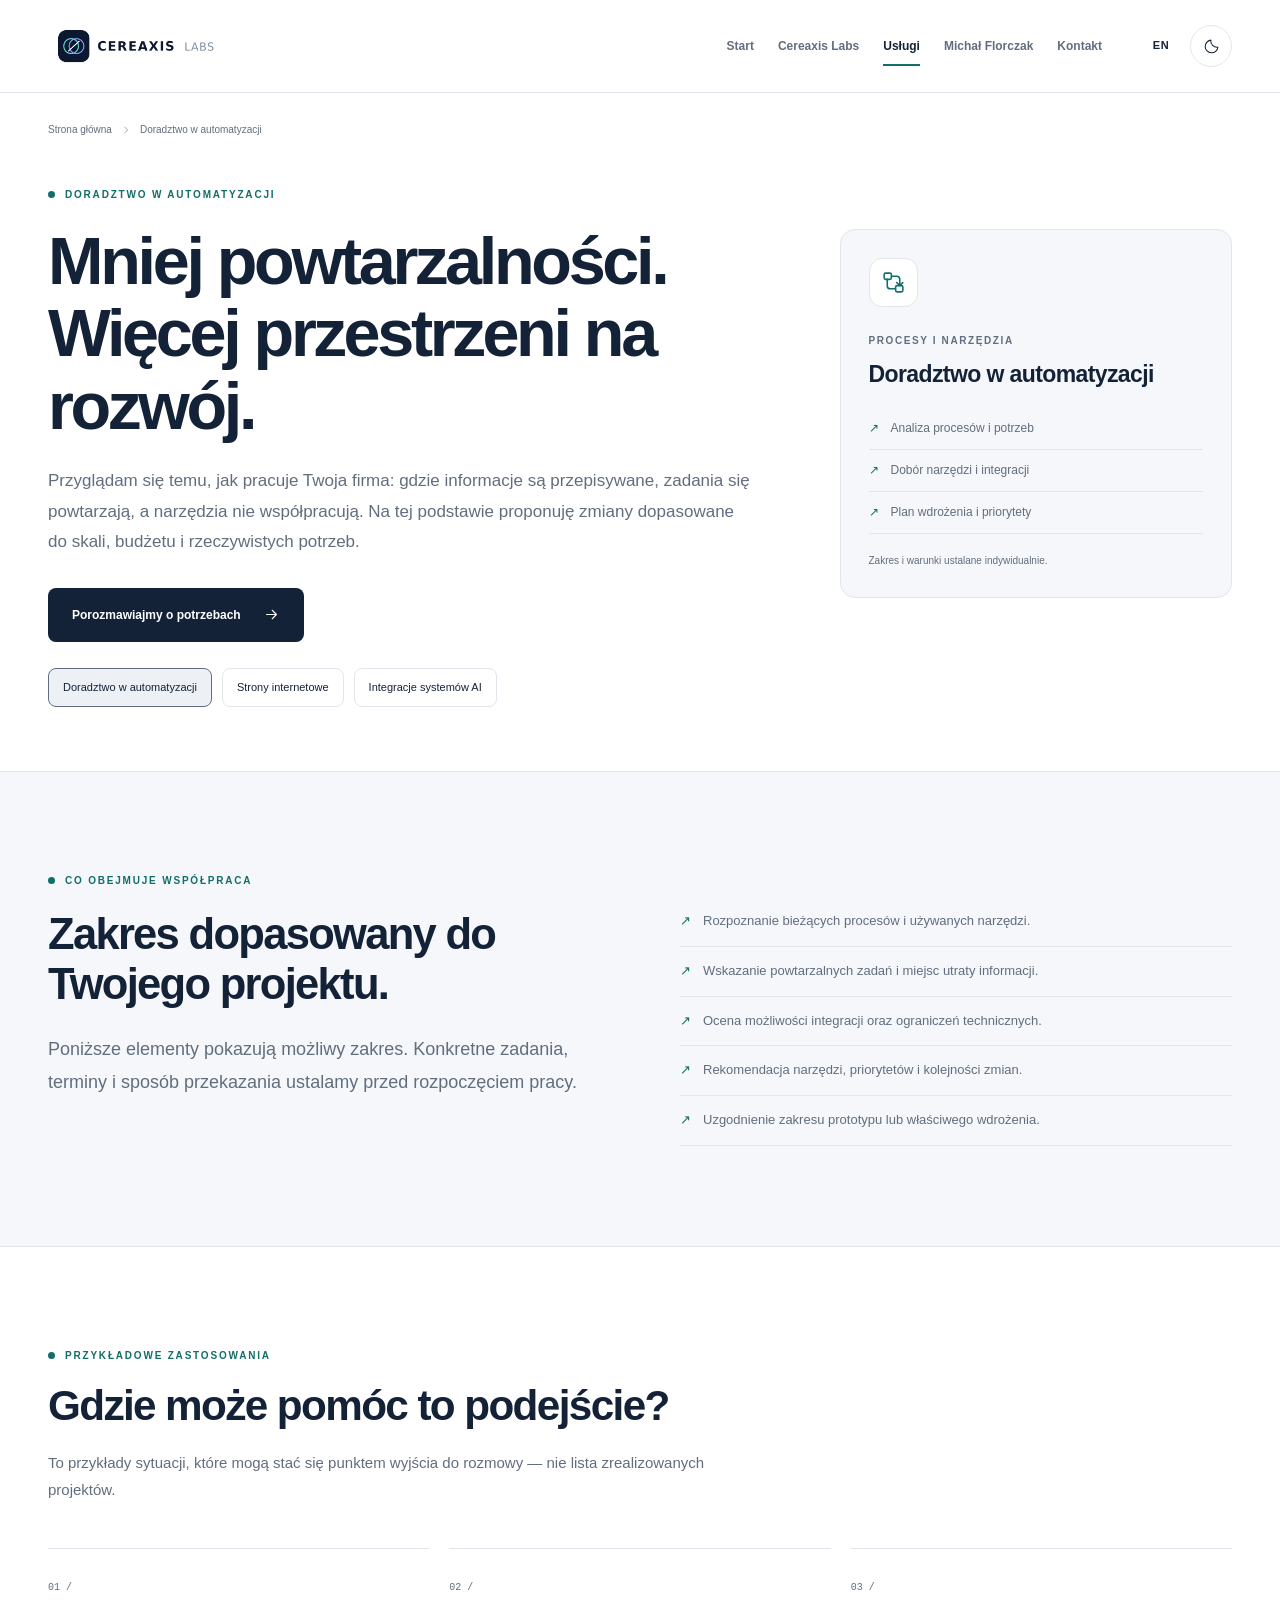
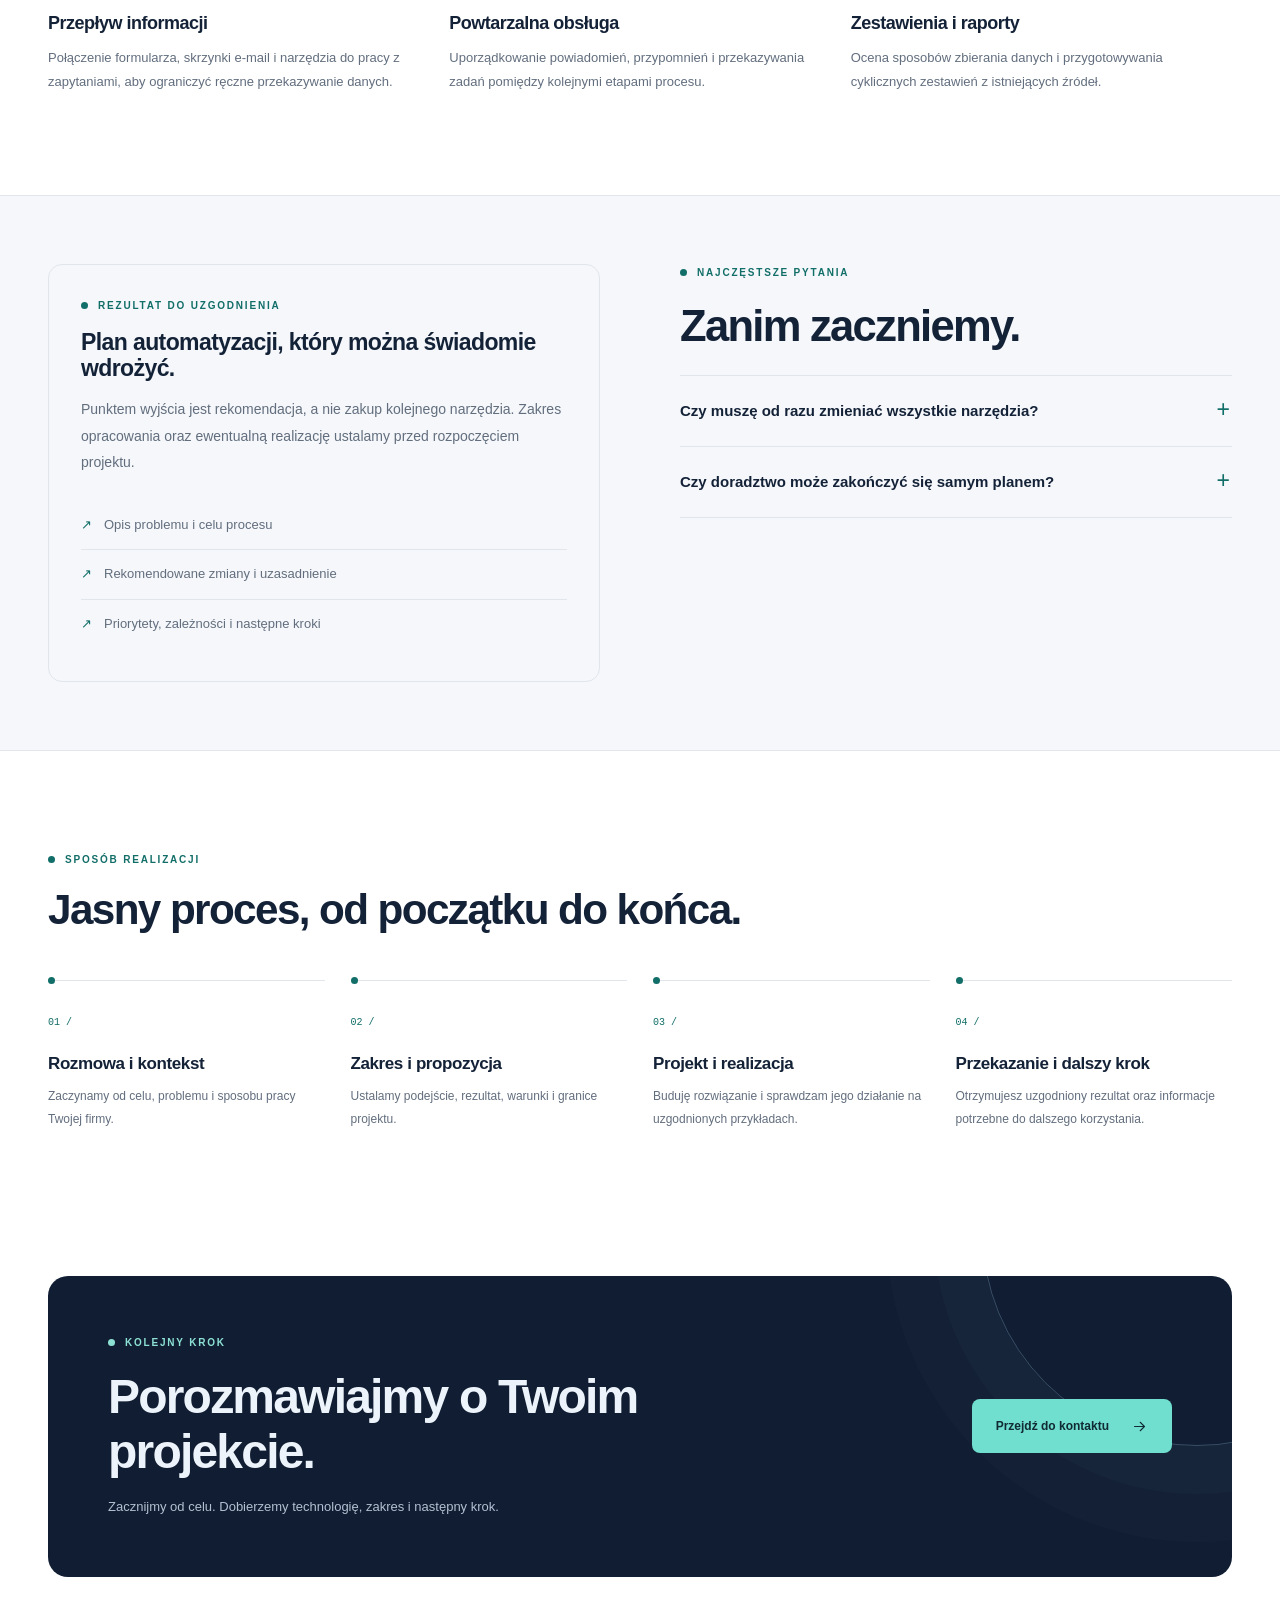
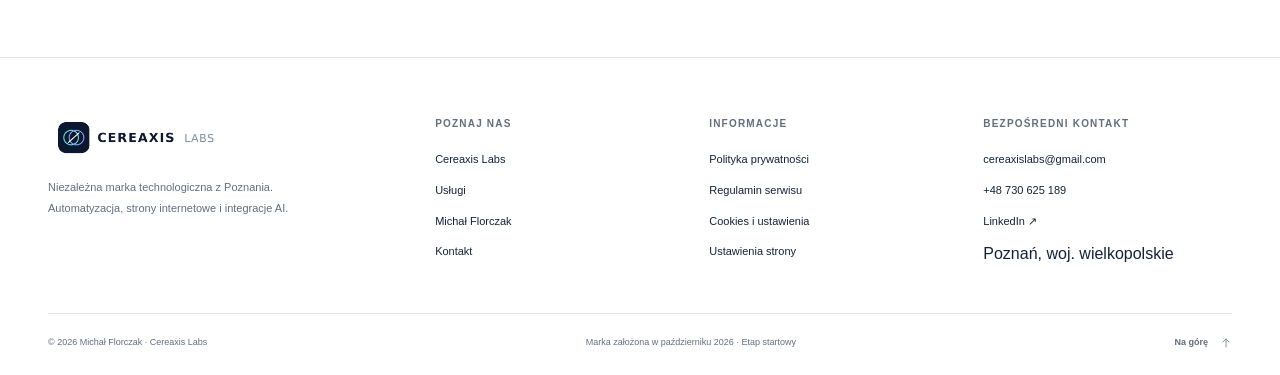
==== automatyzacja.html @ f0b61435 "Add files via upload" ====
<!doctype html>
<html lang="pl" data-theme="light"><head><meta charset="utf-8"><meta name="viewport" content="width=device-width, initial-scale=1"><meta name="theme-color" content="#ffffff">
<title data-pl="Doradztwo w automatyzacji — Cereaxis Labs" data-en="Automation consulting — Cereaxis Labs">Doradztwo w automatyzacji — Cereaxis Labs</title>
<meta name="description" content="Pomagam rozpoznać zadania, które warto uprościć, połączyć lub zautomatyzować. Od potrzeb zespołu do konkretnego planu działania." data-pl="Pomagam rozpoznać zadania, które warto uprościć, połączyć lub zautomatyzować. Od potrzeb zespołu do konkretnego planu działania." data-en="I help identify tasks worth simplifying, connecting or automating. From your team’s needs to a practical plan.">
<meta property="og:type" content="website"><meta property="og:site_name" content="Cereaxis Labs"><meta property="og:title" content="Doradztwo w automatyzacji — Cereaxis Labs" data-pl="Doradztwo w automatyzacji — Cereaxis Labs" data-en="Automation consulting — Cereaxis Labs"><meta property="og:description" content="Pomagam rozpoznać zadania, które warto uprościć, połączyć lub zautomatyzować. Od potrzeb zespołu do konkretnego planu działania." data-pl="Pomagam rozpoznać zadania, które warto uprościć, połączyć lub zautomatyzować. Od potrzeb zespołu do konkretnego planu działania." data-en="I help identify tasks worth simplifying, connecting or automating. From your team’s needs to a practical plan.">
<link rel="icon" href="assets/cereaxis-labs-icon.png" type="image/png"><script>document.documentElement.classList.add('js');
try {
 var p=JSON.parse(localStorage.getItem('cereaxis.preferences.v2')||'null');
 if(p&&p.consent===true&&p.expires>Date.now()){
  if(p.theme==='dark'||p.theme==='light')document.documentElement.dataset.theme=p.theme;
  if(p.lang==='en'||p.lang==='pl')document.documentElement.lang=p.lang;
 }else if(p){localStorage.removeItem('cereaxis.preferences.v2');}
}catch(_){}
try{var q=new URLSearchParams(location.search);if(q.get('theme')==='dark'||q.get('theme')==='light')document.documentElement.dataset.theme=q.get('theme');if(q.get('lang')==='en'||q.get('lang')==='pl')document.documentElement.lang=q.get('lang');}catch(_){}</script><link rel="stylesheet" href="assets/site.css"><script src="assets/site.js" defer></script></head>
<body id="top"><a href="#main" class="skip"><span data-pl="Przejdź do treści" data-en="Skip to content">Przejdź do treści</span></a>
    <header class="site-header"><div class="wrap header-inner">
      <a class="logo-link" href="index.html" aria-label="Cereaxis Labs — strona główna" data-aria-pl="Cereaxis Labs — strona główna" data-aria-en="Cereaxis Labs — home"><span class="logo-well"><img class="brand-logo" src="assets/cereaxis-labs-logo.png" alt="Cereaxis Labs" width="1520" height="264" decoding="async"></span></a>
      <nav id="primary-nav" class="nav-links" aria-label="Menu główne" data-aria-pl="Menu główne" data-aria-en="Main navigation"><a href="index.html"><span data-pl="Start" data-en="Home">Start</span></a><a href="cereaxis-labs.html"><span data-pl="Cereaxis Labs" data-en="Cereaxis Labs">Cereaxis Labs</span></a><a href="uslugi.html" aria-current="page"><span data-pl="Usługi" data-en="Services">Usługi</span></a><a href="michal-florczak.html"><span data-pl="Michał Florczak" data-en="Michał Florczak">Michał Florczak</span></a><a href="kontakt.html"><span data-pl="Kontakt" data-en="Contact">Kontakt</span></a><div class="mobile-nav-meta">Cereaxis Labs · Poznań<br><span data-pl="Technologia zaczyna się od dobrej rozmowy." data-en="Good technology starts with a conversation.">Technologia zaczyna się od dobrej rozmowy.</span></div></nav>
      <div class="controls"><button class="control language-control" id="language-toggle" type="button" aria-label="Przełącz na język angielski" title="Przełącz na język angielski" lang="en"><span>EN</span></button><button class="control" id="theme-toggle" type="button" aria-label="Włącz ciemny motyw" title="Włącz ciemny motyw"><svg class="moon" viewBox="0 0 24 24" fill="none" stroke="currentColor" stroke-width="1.5" stroke-linecap="round" stroke-linejoin="round" aria-hidden="true"><path d="M21 13A9 9 0 0 1 11 3 9 9 0 1 0 21 13Z"/></svg><svg class="sun" viewBox="0 0 24 24" fill="none" stroke="currentColor" stroke-width="1.5" stroke-linecap="round" stroke-linejoin="round" aria-hidden="true"><circle cx="12" cy="12" r="4"/><path d="M12 2v2m0 16v2M2 12h2m16 0h2M5 5l1 1m12 12 1 1m0-14-1 1M6 18l-1 1"/></svg></button><button class="control menu-control" id="menu-toggle" type="button" aria-label="Otwórz menu" aria-controls="primary-nav" aria-expanded="false"><svg class="menu-lines" viewBox="0 0 24 24" fill="none" stroke="currentColor" stroke-width="1.5" stroke-linecap="round" stroke-linejoin="round" aria-hidden="true"><path d="M4 8h16M4 16h16"/></svg><svg class="menu-x" viewBox="0 0 24 24" fill="none" stroke="currentColor" stroke-width="1.5" stroke-linecap="round" stroke-linejoin="round" aria-hidden="true"><path d="m6 6 12 12M6 18 18 6"/></svg></button></div>
    </div></header><main id="main" tabindex="-1"><div class="wrap breadcrumb"><a href="index.html"><span data-pl="Strona główna" data-en="Home">Strona główna</span></a><svg class="" viewBox="0 0 24 24" fill="none" stroke="currentColor" stroke-width="1.5" stroke-linecap="round" stroke-linejoin="round" aria-hidden="true"><path d="m9 5 7 7-7 7"/></svg><span data-pl="Doradztwo w automatyzacji" data-en="Automation consulting">Doradztwo w automatyzacji</span></div><section class="page-hero"><div class="wrap"><div class="detail-hero"><div><div data-pl="Doradztwo w automatyzacji" data-en="Automation consulting" class="eyebrow">Doradztwo w automatyzacji</div><h1 data-pl="Mniej powtarzalności. Więcej przestrzeni na rozwój." data-en="Less repetition. More room to grow.">Mniej powtarzalności. Więcej przestrzeni na rozwój.</h1><p data-pl="Przyglądam się temu, jak pracuje Twoja firma: gdzie informacje są przepisywane, zadania się powtarzają, a narzędzia nie współpracują. Na tej podstawie proponuję zmiany dopasowane do skali, budżetu i rzeczywistych potrzeb." data-en="I look at how your business works: where information is copied manually, tasks repeat and tools fail to connect. I then propose improvements suited to your scale, budget and actual needs." class="lead">Przyglądam się temu, jak pracuje Twoja firma: gdzie informacje są przepisywane, zadania się powtarzają, a narzędzia nie współpracują. Na tej podstawie proponuję zmiany dopasowane do skali, budżetu i rzeczywistych potrzeb.</p><div class="actions"><a href="kontakt.html" class="button button-primary" ><span data-pl="Porozmawiajmy o potrzebach" data-en="Let’s discuss your needs">Porozmawiajmy o potrzebach</span><svg class="" viewBox="0 0 24 24" fill="none" stroke="currentColor" stroke-width="1.5" stroke-linecap="round" stroke-linejoin="round" aria-hidden="true"><path d="M5 12h14m-6-6 6 6-6 6"/></svg></a></div></div><aside class="service-overview"><div class="icon-box"><svg class="" viewBox="0 0 24 24" fill="none" stroke="currentColor" stroke-width="1.5" stroke-linecap="round" stroke-linejoin="round" aria-hidden="true"><rect x="3" y="3" width="7" height="6" rx="1.5"/><rect x="14" y="15" width="7" height="6" rx="1.5"/><path d="M10 6h5a3 3 0 0 1 3 3v6m-4 3H9a3 3 0 0 1-3-3V9m9 3 3 3 3-3"/></svg></div><div data-pl="PROCESY I NARZĘDZIA" data-en="PROCESSES &amp; TOOLS" class="overline">PROCESY I NARZĘDZIA</div><h2 data-pl="Doradztwo w automatyzacji" data-en="Automation consulting">Doradztwo w automatyzacji</h2><ul class="check-list"><li data-pl="Analiza procesów i potrzeb" data-en="Process and needs analysis">Analiza procesów i potrzeb</li><li data-pl="Dobór narzędzi i integracji" data-en="Tool and integration selection">Dobór narzędzi i integracji</li><li data-pl="Plan wdrożenia i priorytety" data-en="Implementation plan and priorities">Plan wdrożenia i priorytety</li></ul><p data-pl="Zakres i warunki ustalane indywidualnie." data-en="Scope and terms agreed individually." class="tiny">Zakres i warunki ustalane indywidualnie.</p></aside></div><div class="detail-nav"><a href="automatyzacja.html" aria-current="page"><span data-pl="Doradztwo w automatyzacji" data-en="Automation consulting">Doradztwo w automatyzacji</span></a><a href="strony-internetowe.html"><span data-pl="Strony internetowe" data-en="Websites">Strony internetowe</span></a><a href="integracje-ai.html"><span data-pl="Integracje systemów AI" data-en="AI systems integration">Integracje systemów AI</span></a></div></div></section>
    <section class="section paper bordered"><div class="wrap split"><div class="reveal"><div data-pl="Co obejmuje współpraca" data-en="What collaboration covers" class="eyebrow">Co obejmuje współpraca</div><h2 data-pl="Zakres dopasowany do Twojego projektu." data-en="A scope shaped around your project.">Zakres dopasowany do Twojego projektu.</h2><p data-pl="Poniższe elementy pokazują możliwy zakres. Konkretne zadania, terminy i sposób przekazania ustalamy przed rozpoczęciem pracy." data-en="The following elements illustrate the possible scope. Specific tasks, timing and handover arrangements are agreed before work begins." class="lead">Poniższe elementy pokazują możliwy zakres. Konkretne zadania, terminy i sposób przekazania ustalamy przed rozpoczęciem pracy.</p></div><div class="reveal"><ul class="check-list"><li data-pl="Rozpoznanie bieżących procesów i używanych narzędzi." data-en="Review of existing processes and tools.">Rozpoznanie bieżących procesów i używanych narzędzi.</li><li data-pl="Wskazanie powtarzalnych zadań i miejsc utraty informacji." data-en="Identification of repetitive tasks and information gaps.">Wskazanie powtarzalnych zadań i miejsc utraty informacji.</li><li data-pl="Ocena możliwości integracji oraz ograniczeń technicznych." data-en="Assessment of integration options and technical limitations.">Ocena możliwości integracji oraz ograniczeń technicznych.</li><li data-pl="Rekomendacja narzędzi, priorytetów i kolejności zmian." data-en="Recommendations for tools, priorities and sequencing.">Rekomendacja narzędzi, priorytetów i kolejności zmian.</li><li data-pl="Uzgodnienie zakresu prototypu lub właściwego wdrożenia." data-en="Agreement on a prototype or implementation scope.">Uzgodnienie zakresu prototypu lub właściwego wdrożenia.</li></ul></div></div></section>
    <section class="section"><div class="wrap"><div class="section-intro reveal"><div data-pl="Przykładowe zastosowania" data-en="Illustrative use cases" class="eyebrow">Przykładowe zastosowania</div><h2 data-pl="Gdzie może pomóc to podejście?" data-en="Where can this approach help?">Gdzie może pomóc to podejście?</h2><p data-pl="To przykłady sytuacji, które mogą stać się punktem wyjścia do rozmowy — nie lista zrealizowanych projektów." data-en="These examples can provide a starting point for a conversation; they are not a list of completed client projects.">To przykłady sytuacji, które mogą stać się punktem wyjścia do rozmowy — nie lista zrealizowanych projektów.</p></div><div class="case-grid"><article class="case-card reveal delay-0"><span class="card-number">01 /</span><h3 data-pl="Przepływ informacji" data-en="Information flow">Przepływ informacji</h3><p data-pl="Połączenie formularza, skrzynki e-mail i narzędzia do pracy z zapytaniami, aby ograniczyć ręczne przekazywanie danych." data-en="Connecting an enquiry form, email and a work management tool to reduce manual information handling.">Połączenie formularza, skrzynki e-mail i narzędzia do pracy z zapytaniami, aby ograniczyć ręczne przekazywanie danych.</p></article><article class="case-card reveal delay-1"><span class="card-number">02 /</span><h3 data-pl="Powtarzalna obsługa" data-en="Recurring tasks">Powtarzalna obsługa</h3><p data-pl="Uporządkowanie powiadomień, przypomnień i przekazywania zadań pomiędzy kolejnymi etapami procesu." data-en="Organising notifications, reminders and task handovers between process stages.">Uporządkowanie powiadomień, przypomnień i przekazywania zadań pomiędzy kolejnymi etapami procesu.</p></article><article class="case-card reveal delay-2"><span class="card-number">03 /</span><h3 data-pl="Zestawienia i raporty" data-en="Summaries and reporting">Zestawienia i raporty</h3><p data-pl="Ocena sposobów zbierania danych i przygotowywania cyklicznych zestawień z istniejących źródeł." data-en="Assessing ways to collect data and prepare recurring summaries from existing sources.">Ocena sposobów zbierania danych i przygotowywania cyklicznych zestawień z istniejących źródeł.</p></article></div></div></section>
    <section class="section-sm paper bordered"><div class="wrap split"><div class="delivery reveal"><div data-pl="Rezultat do uzgodnienia" data-en="An agreed deliverable" class="eyebrow">Rezultat do uzgodnienia</div><h3 data-pl="Plan automatyzacji, który można świadomie wdrożyć." data-en="An automation plan you can put into practice.">Plan automatyzacji, który można świadomie wdrożyć.</h3><p data-pl="Punktem wyjścia jest rekomendacja, a nie zakup kolejnego narzędzia. Zakres opracowania oraz ewentualną realizację ustalamy przed rozpoczęciem projektu." data-en="The starting point is a recommendation, not another tool purchase. We agree on the deliverable and any implementation work before the project begins.">Punktem wyjścia jest rekomendacja, a nie zakup kolejnego narzędzia. Zakres opracowania oraz ewentualną realizację ustalamy przed rozpoczęciem projektu.</p><ul class="check-list"><li data-pl="Opis problemu i celu procesu" data-en="A description of the problem and process goal">Opis problemu i celu procesu</li><li data-pl="Rekomendowane zmiany i uzasadnienie" data-en="Recommended changes and rationale">Rekomendowane zmiany i uzasadnienie</li><li data-pl="Priorytety, zależności i następne kroki" data-en="Priorities, dependencies and next steps">Priorytety, zależności i następne kroki</li></ul></div><div class="reveal"><div data-pl="Najczęstsze pytania" data-en="Frequently asked questions" class="eyebrow">Najczęstsze pytania</div><h2 data-pl="Zanim zaczniemy." data-en="Before we start.">Zanim zaczniemy.</h2><div class="faq"><details><summary data-pl="Czy muszę od razu zmieniać wszystkie narzędzia?" data-en="Do I have to replace all my tools?">Czy muszę od razu zmieniać wszystkie narzędzia?</summary><p data-pl="Nie. Najpierw sprawdzamy, co już działa i jakie możliwości dają obecne systemy. Wymiana narzędzi jest jedną z opcji, a nie punktem wyjścia." data-en="No. We first assess what already works and what your current systems can support. Replacing tools is an option, not the starting point.">Nie. Najpierw sprawdzamy, co już działa i jakie możliwości dają obecne systemy. Wymiana narzędzi jest jedną z opcji, a nie punktem wyjścia.</p></details><details><summary data-pl="Czy doradztwo może zakończyć się samym planem?" data-en="Can the project end with a plan?">Czy doradztwo może zakończyć się samym planem?</summary><p data-pl="Tak. Zakres może obejmować wyłącznie analizę i rekomendację. Prototyp lub wdrożenie to osobny zakres do uzgodnienia." data-en="Yes. The scope can cover analysis and recommendations only. A prototype or implementation is agreed separately.">Tak. Zakres może obejmować wyłącznie analizę i rekomendację. Prototyp lub wdrożenie to osobny zakres do uzgodnienia.</p></details></div></div></div></section>
    <section class="section"><div class="wrap"><div class="section-intro reveal"><div data-pl="Sposób realizacji" data-en="The delivery process" class="eyebrow">Sposób realizacji</div><h2 data-pl="Jasny proces, od początku do końca." data-en="A clear process from start to finish.">Jasny proces, od początku do końca.</h2></div><div class="process-grid"><article class="process-card reveal delay-0"><span class="process-label">01 /</span><h3 data-pl="Rozmowa i kontekst" data-en="Conversation &amp; context">Rozmowa i kontekst</h3><p data-pl="Zaczynamy od celu, problemu i sposobu pracy Twojej firmy." data-en="We begin with your goal, the problem and the way your business works.">Zaczynamy od celu, problemu i sposobu pracy Twojej firmy.</p></article><article class="process-card reveal delay-1"><span class="process-label">02 /</span><h3 data-pl="Zakres i propozycja" data-en="Scope &amp; proposal">Zakres i propozycja</h3><p data-pl="Ustalamy podejście, rezultat, warunki i granice projektu." data-en="We define the approach, deliverable, terms and project boundaries.">Ustalamy podejście, rezultat, warunki i granice projektu.</p></article><article class="process-card reveal delay-2"><span class="process-label">03 /</span><h3 data-pl="Projekt i realizacja" data-en="Design &amp; delivery">Projekt i realizacja</h3><p data-pl="Buduję rozwiązanie i sprawdzam jego działanie na uzgodnionych przykładach." data-en="I build the solution and test its behaviour against agreed examples.">Buduję rozwiązanie i sprawdzam jego działanie na uzgodnionych przykładach.</p></article><article class="process-card reveal delay-3"><span class="process-label">04 /</span><h3 data-pl="Przekazanie i dalszy krok" data-en="Handover &amp; next step">Przekazanie i dalszy krok</h3><p data-pl="Otrzymujesz uzgodniony rezultat oraz informacje potrzebne do dalszego korzystania." data-en="You receive the agreed deliverable and the guidance needed to keep using it.">Otrzymujesz uzgodniony rezultat oraz informacje potrzebne do dalszego korzystania.</p></article></div></div></section><section class="cta-section"><div class="wrap"><div class="cta-panel reveal"><div><div data-pl="Kolejny krok" data-en="The next step" class="eyebrow">Kolejny krok</div><h2 data-pl="Porozmawiajmy o Twoim projekcie." data-en="Let’s talk about your project.">Porozmawiajmy o Twoim projekcie.</h2><p data-pl="Zacznijmy od celu. Dobierzemy technologię, zakres i następny krok." data-en="Let’s start with your goal, then define the technology, scope and next step.">Zacznijmy od celu. Dobierzemy technologię, zakres i następny krok.</p></div><a href="kontakt.html" class="button button-mint" ><span data-pl="Przejdź do kontaktu" data-en="Get in touch">Przejdź do kontaktu</span><svg class="" viewBox="0 0 24 24" fill="none" stroke="currentColor" stroke-width="1.5" stroke-linecap="round" stroke-linejoin="round" aria-hidden="true"><path d="M5 12h14m-6-6 6 6-6 6"/></svg></a></div></div></section></main><footer class="site-footer"><div class="wrap"><div class="footer-grid">
      <div class="footer-brand"><a class="logo-link" href="index.html" aria-label="Cereaxis Labs"><span class="logo-well"><img class="brand-logo" src="assets/cereaxis-labs-logo.png" alt="Cereaxis Labs" width="1520" height="264" decoding="async"></span></a><p data-pl="Niezależna marka technologiczna z Poznania. Automatyzacja, strony internetowe i integracje AI." data-en="An independent technology brand from Poznań, Poland. Automation, websites and AI integrations.">Niezależna marka technologiczna z Poznania. Automatyzacja, strony internetowe i integracje AI.</p></div>
      <div><div class="footer-col-title"><span data-pl="Poznaj nas" data-en="Explore">Poznaj nas</span></div><div class="footer-links"><a href="cereaxis-labs.html"><span data-pl="Cereaxis Labs" data-en="Cereaxis Labs">Cereaxis Labs</span></a><a href="uslugi.html"><span data-pl="Usługi" data-en="Services">Usługi</span></a><a href="michal-florczak.html"><span data-pl="Michał Florczak" data-en="Michał Florczak">Michał Florczak</span></a><a href="kontakt.html"><span data-pl="Kontakt" data-en="Contact">Kontakt</span></a></div></div>
      <div><div class="footer-col-title"><span data-pl="Informacje" data-en="Information">Informacje</span></div><div class="footer-links"><a href="polityka-prywatnosci.html"><span data-pl="Polityka prywatności" data-en="Privacy policy">Polityka prywatności</span></a><a href="regulamin.html"><span data-pl="Regulamin serwisu" data-en="Website terms">Regulamin serwisu</span></a><a href="pliki-cookies.html"><span data-pl="Cookies i ustawienia" data-en="Cookies &amp; preferences">Cookies i ustawienia</span></a><button type="button" data-open-settings><span data-pl="Ustawienia strony" data-en="Website preferences">Ustawienia strony</span></button></div></div>
      <div class="footer-contact"><div class="footer-col-title"><span data-pl="Bezpośredni kontakt" data-en="Direct contact">Bezpośredni kontakt</span></div><div class="footer-links"><a href="mailto:cereaxislabs@gmail.com">cereaxislabs@gmail.com</a><a href="tel:+48730625189">+48 730 625 189</a><a href="https://www.linkedin.com/in/micha%C5%82florczak?utm_source=share_via&utm_content=profile&utm_medium=member_ios" target="_blank" rel="noopener noreferrer">LinkedIn ↗ <span data-pl="(nowa karta)" data-en="(new tab)" class="sr-only">(nowa karta)</span></a><span data-pl="Poznań, woj. wielkopolskie" data-en="Poznań, Greater Poland">Poznań, woj. wielkopolskie</span></div></div>
    </div><div class="footer-bottom"><span>© <span id="copyright-year">2026</span> Michał Florczak · Cereaxis Labs</span><span data-pl="Marka założona w październiku 2026 · Etap startowy" data-en="Founded in October 2026 · Early-stage venture">Marka założona w październiku 2026 · Etap startowy</span><a class="link-arrow" href="#top"><span data-pl="Na górę" data-en="Back to top">Na górę</span><svg class="" viewBox="0 0 24 24" fill="none" stroke="currentColor" stroke-width="1.5" stroke-linecap="round" stroke-linejoin="round" aria-hidden="true"><path d="M12 20V4m-6 6 6-6 6 6"/></svg></a></div></div></footer><dialog class="settings-dialog" id="site-settings" aria-labelledby="settings-title"><div class="settings-head"><h2 data-pl="Ustawienia strony" data-en="Website preferences" id="settings-title">Ustawienia strony</h2><button type="button" class="control" id="close-settings" aria-label="Zamknij ustawienia" data-aria-pl="Zamknij ustawienia" data-aria-en="Close preferences"><svg class="" viewBox="0 0 24 24" fill="none" stroke="currentColor" stroke-width="1.5" stroke-linecap="round" stroke-linejoin="round" aria-hidden="true"><path d="m6 6 12 12M6 18 18 6"/></svg></button></div>
      <p data-pl="Dostosuj język i wygląd. Strona działa także bez zapisywania ustawień na urządzeniu." data-en="Choose your language and appearance. The website also works without storing preferences on your device.">Dostosuj język i wygląd. Strona działa także bez zapisywania ustawień na urządzeniu.</p>
      <form id="settings-form"><fieldset><legend><span data-pl="Język" data-en="Language">Język</span></legend><div class="radio-options"><label><input type="radio" name="language" value="pl" checked>Polski</label><label><input type="radio" name="language" value="en">English</label></div></fieldset><fieldset><legend><span data-pl="Motyw" data-en="Appearance">Motyw</span></legend><div class="radio-options"><label><input type="radio" name="theme" value="light" checked><span data-pl="Jasny" data-en="Light">Jasny</span></label><label><input type="radio" name="theme" value="dark"><span data-pl="Ciemny" data-en="Dark">Ciemny</span></label></div></fieldset>
      <label class="remember-label"><input type="checkbox" id="remember-preferences"><span data-pl="Zapamiętaj ustawienia na tym urządzeniu" data-en="Remember preferences on this device">Zapamiętaj ustawienia na tym urządzeniu</span></label><p data-pl="Dobrowolnie zezwalasz na zapis języka i motywu w przeglądarce na 180 dni od zapisania. Bez zaznaczenia wybór jest przenoszony wyłącznie w adresach podstron. Zapis możesz usunąć w dowolnym momencie." data-en="You optionally allow your browser to store your language and theme for 180 days after saving. Otherwise, your choices are passed only in page links. You can delete saved preferences at any time." class="remember-help">Dobrowolnie zezwalasz na zapis języka i motywu w przeglądarce na 180 dni od zapisania. Bez zaznaczenia wybór jest przenoszony wyłącznie w adresach podstron. Zapis możesz usunąć w dowolnym momencie.</p>
      <div class="settings-actions"><button type="submit" class="button button-primary"><span data-pl="Zastosuj ustawienia" data-en="Apply preferences">Zastosuj ustawienia</span></button><button type="button" id="reset-preferences" class="button button-outline"><span data-pl="Przywróć domyślne" data-en="Restore defaults">Przywróć domyślne</span></button></div></form><div class="settings-links"><span data-pl="Więcej informacji:" data-en="Read more:">Więcej informacji:</span> <a href="pliki-cookies.html"><span data-pl="Cookies i ustawienia" data-en="Cookies &amp; preferences">Cookies i ustawienia</span></a></div></dialog><div class="toast" id="status-message" role="status" aria-live="polite"></div></body></html>
---- assets/site.css ----
@charset "UTF-8";
:root{color-scheme:light;--bg:#fff;--paper:#f5f7fa;--paper-2:#edf1f6;--ink:#142238;--muted:#626e7e;--line:#e1e6ed;--teal:#126e68;--mint:#70dfd0;--blue:#596ad5;--navy:#101d32;--header:rgba(255,255,255,.94);--shadow:0 24px 65px rgba(20,34,56,.07);--radius:20px;--font:'Segoe UI Variable','Segoe UI',Arial,sans-serif}
[data-theme=dark]{color-scheme:dark;--bg:#0d1728;--paper:#132035;--paper-2:#1b2a42;--ink:#edf1f7;--muted:#a6b3c5;--line:#2a384d;--teal:#81e2d4;--mint:#70dfd0;--blue:#a7b2ff;--header:rgba(13,23,40,.95);--shadow:0 24px 65px rgba(0,0,0,.15)}
*,*::before,*::after{box-sizing:border-box}html{scroll-behavior:smooth;scroll-padding-top:112px}body{margin:0;background:var(--bg);color:var(--ink);font:16px/1.75 var(--font);-webkit-font-smoothing:antialiased}body.menu-open{overflow:hidden}::selection{background:#b8eee4;color:#142238}h1,h2,h3,h4,p,figure{margin:0}h1,h2,h3,h4{font-weight:600;line-height:1.15}button,input{font:inherit}button,a{-webkit-tap-highlight-color:transparent}button{cursor:pointer;color:inherit}a{color:inherit;text-decoration:none}img{max-width:100%;display:block}svg{display:block;flex-shrink:0}button{border:0}a,button,input,summary{touch-action:manipulation}:focus-visible{outline:3px solid var(--teal);outline-offset:5px}::backdrop{background:rgba(7,16,29,.65);backdrop-filter:blur(6px)}
.wrap{width:min(1248px,calc(100% - 96px));margin-inline:auto}.section{padding:100px 0}.section-sm{padding:68px 0}.paper{background:var(--paper)}.bordered{border-block:1px solid var(--line)}.eyebrow{display:flex;align-items:center;gap:10px;font-size:10px;font-weight:700;letter-spacing:1.8px;text-transform:uppercase;line-height:1.7;color:var(--teal)}.eyebrow::before{content:'';width:7px;height:7px;background:currentColor;border-radius:50%;flex-shrink:0}.overline{font-size:10px;letter-spacing:1.6px;text-transform:uppercase;font-weight:650;color:var(--muted)}.lead{font-size:18px;line-height:1.8;color:var(--muted);max-width:700px}.muted{color:var(--muted)}.accent{color:var(--teal)}.tiny{font-size:12px;color:var(--muted)}.sr-only{position:absolute;width:1px;height:1px;margin:-1px;overflow:hidden;clip:rect(0,0,0,0);white-space:nowrap}.skip{position:fixed;top:12px;left:20px;z-index:200;padding:10px 20px;background:var(--ink);color:var(--bg);transform:translateY(-160%);border-radius:7px}.skip:focus{transform:translateY(0)}
.site-header{position:sticky;top:0;z-index:60;background:var(--header);border-bottom:1px solid var(--line);backdrop-filter:blur(18px)}.header-inner{height:92px;display:flex;align-items:center;gap:30px}.logo-link{width:220px;flex-shrink:0;display:block}.brand-logo{width:100%;height:auto;aspect-ratio:1520/264;object-fit:contain}.logo-well{display:block;background:#fff;border-radius:8px;padding:5px 8px}.nav-links{display:flex;gap:24px;margin-left:auto;align-items:center}.nav-links a{font-size:12px;font-weight:550;color:var(--muted);white-space:nowrap;padding:14px 0;position:relative}.nav-links a::after{content:'';position:absolute;left:0;right:100%;bottom:5px;height:2px;background:var(--teal);transition:right .2s}.nav-links a:hover,.nav-links a[aria-current=page]{color:var(--ink)}.nav-links a:hover::after,.nav-links a[aria-current=page]::after{right:0}.controls{display:flex;align-items:center;gap:8px;margin-left:8px}.control{height:42px;min-width:42px;display:flex;align-items:center;justify-content:center;gap:5px;background:transparent;border:1px solid var(--line);border-radius:50%;transition:background .2s}.control:hover{background:var(--paper)}.control svg{width:17px;height:17px}.language-control{border:0;font-size:11px;font-weight:700;letter-spacing:.5px}.language-control span{display:block}.moon{display:block}.sun{display:none}[data-theme=dark] .moon{display:none}[data-theme=dark] .sun{display:block}.menu-control{display:none;border-radius:9px}.menu-x{display:none}.menu-open .menu-x{display:block}.menu-open .menu-lines{display:none}.mobile-nav-meta{display:none}
.button{display:inline-flex;align-items:center;justify-content:center;gap:22px;min-height:54px;padding:15px 23px;border:1px solid transparent;border-radius:8px;font-size:12px;font-weight:650;line-height:1.5;transition:transform .22s,box-shadow .22s,background .22s}.button svg{width:17px;height:17px}.button:hover{transform:translateY(-2px)}.button-primary{background:var(--ink);color:var(--bg)}.button-primary:hover{box-shadow:0 8px 24px rgba(20,34,56,.16)}.button-outline{border-color:var(--line);background:transparent;color:var(--ink)}.button-outline:hover{background:var(--paper)}.button-mint{background:var(--mint);color:#102b31}.link-arrow{display:inline-flex;align-items:center;gap:12px;font-size:12px;font-weight:650;padding:10px 0;line-height:1.5}.link-arrow svg{width:16px;height:16px;transition:transform .2s}.link-arrow:hover{color:var(--teal)}.link-arrow:hover svg{transform:translate(2px,-2px)}.actions{display:flex;gap:16px;flex-wrap:wrap;align-items:center;margin-top:30px}.section-top{display:flex;justify-content:space-between;gap:50px;align-items:flex-end;margin-bottom:42px}.section-top h2{font-size:clamp(32px,3.3vw,46px);letter-spacing:-1.9px;max-width:690px;margin-top:18px}.section-top p{font-size:14px;color:var(--muted);max-width:360px}.section-intro{max-width:710px;margin-bottom:45px}.section-intro h2{font-size:clamp(30px,3.3vw,44px);letter-spacing:-1.6px;margin:18px 0 20px}.section-intro p{color:var(--muted);font-size:15px}.section-top .link-arrow{flex-shrink:0}
.hero{padding:68px 0 0;overflow:hidden}.hero-grid{display:grid;grid-template-columns:1.15fr 1fr;gap:64px;align-items:center;min-height:590px;padding-bottom:65px}.hero h1{font-size:clamp(53px,5.6vw,78px);font-weight:550;line-height:1.07;letter-spacing:-4px;margin:24px 0 27px}.hero h1 span{display:block}.hero .lead{font-size:16px;max-width:520px;line-height:1.9}.hero-note{margin-top:27px;display:flex;gap:10px;align-items:center;font-size:10px;color:var(--muted)}.hero-note svg{width:13px;height:13px}.hero-proof{display:grid;grid-template-columns:1fr 1fr 1.25fr;border-top:1px solid var(--line);padding:23px 0 28px;gap:30px}.hero-proof-item{display:flex;align-items:center;gap:12px}.hero-proof-item+.hero-proof-item{border-left:1px solid var(--line);padding-left:34px}.hero-proof-item strong{font-size:15px;letter-spacing:-.3px;font-weight:600;line-height:1.4;display:block}.hero-proof-item span{font-size:10px;color:var(--muted);display:block;margin-top:2px}.proof-icon{width:29px;height:29px;color:var(--teal)}
.system-board{position:relative;background:#102039;border:1px solid #23334d;color:#f0f4fa;padding:32px;border-radius:24px;min-height:500px;overflow:hidden;box-shadow:var(--shadow)}.system-board::before{content:'';position:absolute;inset:0;background-image:linear-gradient(rgba(176,195,220,.035) 1px,transparent 1px),linear-gradient(90deg,rgba(176,195,220,.035) 1px,transparent 1px);background-size:30px 30px;pointer-events:none}.board-top{position:relative;display:flex;justify-content:space-between;align-items:center;color:#aebbd0;font-family:Consolas,monospace;font-size:8px;letter-spacing:1.7px}.board-dot{display:flex;gap:5px}.board-dot i{height:5px;width:5px;background:#7687a1;border-radius:50%}.board-dot i:first-child{background:#70dfd0}.board-heading{position:relative;margin-top:27px;font-size:22px;font-weight:500;line-height:1.4;letter-spacing:-.5px;max-width:300px}.system-map{position:relative;height:225px;margin-top:18px}.system-map svg{position:absolute;inset:0;width:100%;height:100%}.map-line{stroke:#49677c;stroke-width:1;fill:none}.map-flow{stroke:#70dfd0;stroke-width:1.3;fill:none;stroke-dasharray:12 130;animation:flow 6s linear infinite}.map-core{position:absolute;top:29px;left:50%;transform:translateX(-50%);width:82px;height:82px;background:#0d172c;border:1px solid #4a617d;border-radius:22px;display:grid;place-items:center;box-shadow:0 0 0 12px rgba(116,223,208,.025)}.map-core img{width:70px;height:70px;object-fit:contain;border-radius:17px}.map-node{position:absolute;bottom:11px;display:flex;align-items:center;flex-direction:column;gap:13px;width:30%;text-align:center;font-size:9px;color:#c2ccda}.map-node.one{left:0}.map-node.two{left:35%}.map-node.three{right:0}.map-node-icon{width:47px;height:47px;border:1px solid #354d69;background:#172b43;border-radius:14px;display:grid;place-items:center;color:#8fe5d6}.map-node-icon svg{position:static;width:21px;height:21px}.map-node.three .map-node-icon{color:#b0bbff}.board-bottom{position:relative;border-top:1px solid #2c3d55;display:flex;align-items:center;justify-content:space-between;padding-top:22px;color:#c0cbdb;font-size:9px;gap:10px}.board-bottom span:last-child{color:#84e0d1;font-family:Consolas,monospace;font-size:8px;letter-spacing:.6px}.board-caption{color:var(--muted);font-size:9px;text-align:right;margin-top:12px;letter-spacing:.5px}
.services-grid{display:grid;grid-template-columns:repeat(3,minmax(0,1fr));gap:22px}.service-card{padding:29px 29px 25px;background:var(--bg);border:1px solid var(--line);border-radius:14px;display:flex;flex-direction:column;transition:transform .25s,border-color .25s,box-shadow .25s;position:relative}.service-card:hover{transform:translateY(-5px);border-color:#92c6be;box-shadow:var(--shadow)}.card-top{display:flex;justify-content:space-between;align-items:center;margin-bottom:40px}.icon-box{width:49px;height:49px;background:var(--paper);border:1px solid var(--line);border-radius:13px;display:grid;place-items:center;color:var(--teal)}.icon-box svg{width:25px;height:25px}.card-number{font-family:Consolas,monospace;font-size:10px;color:var(--muted)}.service-card h3{font-size:23px;letter-spacing:-.8px;line-height:1.25;margin-bottom:17px}.service-card p{font-size:13px;color:var(--muted);line-height:1.9}.service-card ul{list-style:none;padding:0;margin:24px 0 25px;border-top:1px solid var(--line)}.service-card li{font-size:11px;color:var(--muted);padding:9px 0;border-bottom:1px solid var(--line);display:flex;gap:9px;align-items:center}.service-card li::before{content:'+';color:var(--teal)}.service-card .link-arrow{margin-top:auto;justify-content:space-between}.service-card .link-arrow::after{content:'';position:absolute;inset:0}.split{display:grid;grid-template-columns:1fr 1fr;gap:80px;align-items:start}.split h2{font-size:clamp(32px,3.4vw,47px);letter-spacing:-1.7px;margin:20px 0 24px}.prose p{font-size:15px;color:var(--muted);line-height:1.95}.prose p+p{margin-top:19px}.principle-list{border-top:1px solid var(--line);margin-top:7px}.principle{display:grid;grid-template-columns:35px 1fr;gap:18px;padding:24px 0;border-bottom:1px solid var(--line)}.principle-num{color:var(--teal);font-family:Consolas,monospace;font-size:11px;padding-top:2px}.principle h3{font-size:17px;letter-spacing:-.3px;margin-bottom:9px}.principle p{font-size:13px;line-height:1.85;color:var(--muted)}
.founder-preview{display:grid;grid-template-columns:1fr 1.25fr;gap:80px;align-items:center}.portrait-frame{position:relative;border-radius:18px;overflow:hidden;background:#fff;border:1px solid var(--line)}.portrait-frame img{width:100%;height:100%;object-fit:cover;object-position:50% 25%}.portrait-preview{aspect-ratio:1.06;max-width:470px}.portrait-caption{position:absolute;left:22px;right:22px;bottom:22px;background:rgba(255,255,255,.95);color:#142238;border:1px solid rgba(255,255,255,.7);border-radius:10px;padding:17px 20px;display:flex;align-items:center;justify-content:space-between;gap:15px;backdrop-filter:blur(12px)}.portrait-caption strong{display:block;font-size:16px;line-height:1.3;letter-spacing:-.4px}.portrait-caption span{font-size:9px;color:#607086;display:block;margin-top:4px;letter-spacing:.5px}.portrait-caption svg{width:21px;height:21px}.founder-preview h2{font-size:clamp(34px,3.5vw,49px);letter-spacing:-2px;margin:20px 0 23px}.founder-preview p{color:var(--muted);font-size:15px;line-height:1.9}.pills{display:flex;flex-wrap:wrap;gap:8px;margin:25px 0}.pill{border:1px solid var(--line);border-radius:30px;padding:6px 13px;font-size:10px;color:var(--muted)}.process-grid{display:grid;grid-template-columns:repeat(4,1fr);gap:26px;margin-top:45px}.process-card{position:relative;border-top:1px solid var(--line);padding-top:25px}.process-card::before{content:'';position:absolute;top:-4px;left:0;width:7px;height:7px;border-radius:50%;background:var(--teal)}.process-card h3{font-size:17px;letter-spacing:-.4px;margin:20px 0 12px}.process-card p{font-size:12px;color:var(--muted);line-height:1.9}.process-label{font-family:Consolas,monospace;color:var(--teal);font-size:10px}
.cta-section{padding:45px 0 80px}.cta-panel{background:var(--navy);color:#edf3fa;padding:58px 60px;border-radius:20px;position:relative;overflow:hidden;display:flex;align-items:center;justify-content:space-between;gap:45px}.cta-panel::before{content:'';position:absolute;width:430px;height:430px;right:-180px;top:-260px;border:1px solid #384e65;border-radius:50%;box-shadow:0 0 0 48px rgba(138,166,190,.035),0 0 0 96px rgba(138,166,190,.025);pointer-events:none}.cta-panel h2{font-size:clamp(31px,3.8vw,48px);letter-spacing:-1.8px;max-width:700px;position:relative}.cta-panel p{color:#b4c0d2;font-size:13px;max-width:570px;margin-top:17px;position:relative}.cta-panel .eyebrow{color:#8de1d4;margin-bottom:18px}.cta-panel .button{flex-shrink:0;position:relative}.site-footer{border-top:1px solid var(--line);padding:57px 0 24px}.footer-grid{display:grid;grid-template-columns:1.5fr 1fr 1fr 1.1fr;gap:48px}.footer-brand .logo-link{width:220px}.footer-brand p{font-size:11px;color:var(--muted);max-width:250px;line-height:1.9;margin-top:17px}.footer-col-title{font-size:10px;letter-spacing:1.2px;text-transform:uppercase;font-weight:700;margin-bottom:16px;color:var(--muted)}.footer-links{display:flex;flex-direction:column;gap:8px}.footer-links a,.footer-links button{font-size:11px;background:transparent;padding:2px 0;text-align:left;line-height:1.7;width:fit-content;max-width:100%;overflow-wrap:anywhere}.footer-links a:hover,.footer-links button:hover{color:var(--teal)}.footer-bottom{border-top:1px solid var(--line);padding-top:21px;margin-top:45px;display:flex;justify-content:space-between;gap:25px;font-size:9px;color:var(--muted)}.footer-bottom .link-arrow{font-size:9px;padding:0}.footer-bottom svg{width:12px;height:12px}
.breadcrumb{display:flex;gap:9px;align-items:center;color:var(--muted);font-size:10px;padding-top:28px}.breadcrumb a:hover{color:var(--teal)}.breadcrumb svg{width:10px;height:10px}.page-hero{padding:47px 0 64px}.page-hero h1{font-size:clamp(47px,5.2vw,72px);letter-spacing:-3.3px;max-width:960px;margin:22px 0 24px;font-weight:550;line-height:1.09}.page-hero .lead{font-size:17px;max-width:760px}.page-hero-row{display:grid;grid-template-columns:1.2fr 1fr;align-items:center;gap:70px}.page-hero-row h1{font-size:clamp(46px,4.7vw,65px)}.brand-display{border:1px solid var(--line);border-radius:18px;background:var(--paper);padding:55px 32px;display:grid;place-items:center;position:relative;min-height:280px}.brand-display .logo-well{padding:18px 22px;width:100%;max-width:380px;border:1px solid #e6ebf0;border-radius:12px}.brand-display .overline{position:absolute;bottom:22px;left:25px;font-size:8px}.status-badge{display:inline-flex;align-items:center;gap:8px;border:1px solid var(--line);border-radius:30px;padding:7px 12px;font-size:10px;color:var(--muted);margin-top:26px}.status-badge::before{content:'';width:5px;height:5px;background:var(--teal);border-radius:50%}.fact-grid{display:grid;grid-template-columns:repeat(3,1fr);border:1px solid var(--line);border-radius:14px;background:var(--bg);overflow:hidden}.fact-item{padding:28px}.fact-item+.fact-item{border-left:1px solid var(--line)}.fact-item dt{font-size:9px;color:var(--muted);letter-spacing:1.2px;text-transform:uppercase;margin-bottom:10px}.fact-item dd{font-size:17px;font-weight:550;letter-spacing:-.4px;margin:0}.fact-item p{font-size:11px;color:var(--muted);margin-top:6px}.timeline{border-left:1px solid var(--line);margin-left:6px;padding-left:31px}.timeline-item{position:relative;padding:0 0 34px}.timeline-item:last-child{padding-bottom:0}.timeline-item::before{content:'';position:absolute;left:-35px;top:8px;width:7px;height:7px;background:var(--teal);border-radius:50%;box-shadow:0 0 0 6px var(--bg)}.timeline-item .overline{color:var(--teal);font-size:9px}.timeline-item h3{font-size:20px;letter-spacing:-.5px;margin:10px 0}.timeline-item p{font-size:13px;color:var(--muted);line-height:1.9}.note{padding:23px 25px;border:1px solid var(--line);border-left:3px solid var(--teal);border-radius:0 9px 9px 0;font-size:12px;line-height:1.9;color:var(--muted);background:var(--paper)}.note strong{color:var(--ink);font-weight:600}.note a{text-decoration:underline;text-underline-offset:3px}.two-cards{display:grid;grid-template-columns:1fr 1fr;gap:24px}.info-card{padding:31px;border:1px solid var(--line);border-radius:14px;background:var(--bg)}.info-card h3{font-size:21px;letter-spacing:-.6px;margin:16px 0}.info-card p{font-size:13px;color:var(--muted);line-height:1.9}.check-list{padding:0;list-style:none;margin:25px 0 0}.check-list li{display:flex;gap:12px;padding:13px 0;border-bottom:1px solid var(--line);font-size:13px;color:var(--muted)}.check-list li::before{content:'↗';color:var(--teal);flex-shrink:0}.faq{border-top:1px solid var(--line)}.faq details{border-bottom:1px solid var(--line)}.faq summary{font-size:15px;font-weight:550;line-height:1.6;padding:23px 30px 23px 0;cursor:pointer;list-style:none;position:relative}.faq summary::-webkit-details-marker{display:none}.faq summary::after{content:'+';position:absolute;right:2px;color:var(--teal);font-size:23px;top:15px;font-weight:350}.faq details[open] summary::after{content:'−'}.faq details p{padding:0 35px 24px 0;font-size:13px;color:var(--muted);line-height:1.95;max-width:920px}
.detail-hero{display:grid;grid-template-columns:1.35fr .75fr;gap:85px;align-items:center}.detail-hero h1{max-width:800px}.service-overview{padding:28px;border:1px solid var(--line);border-radius:15px;background:var(--paper)}.service-overview .icon-box{margin-bottom:25px;background:var(--bg)}.service-overview h2{font-size:23px;letter-spacing:-.6px;margin:12px 0 20px}.service-overview .check-list{margin-top:10px}.service-overview .check-list li{font-size:12px;padding:10px 0}.service-overview .tiny{margin-top:18px;font-size:10px}.case-grid{display:grid;grid-template-columns:repeat(3,1fr);gap:20px}.case-card{border-top:1px solid var(--line);padding-top:22px}.case-card h3{font-size:18px;letter-spacing:-.5px;margin:14px 0 12px}.case-card p{font-size:13px;line-height:1.9;color:var(--muted)}.delivery{padding:32px;border-radius:14px;background:var(--paper);border:1px solid var(--line)}.delivery h3{font-size:23px;letter-spacing:-.6px;margin:15px 0 14px}.delivery p{font-size:14px;color:var(--muted);line-height:1.9}.delivery .check-list li:last-child{border-bottom:0}.detail-nav{display:flex;gap:10px;flex-wrap:wrap;margin:26px 0 0}.detail-nav a{padding:9px 14px;font-size:11px;border:1px solid var(--line);border-radius:8px}.detail-nav a:hover,.detail-nav a[aria-current=page]{background:var(--paper-2);border-color:var(--muted)}
.profile-hero{display:grid;grid-template-columns:.82fr 1.18fr;gap:75px;align-items:center;padding:44px 0 80px}.profile-photo{aspect-ratio:.92;max-height:590px}.profile-hero h1{font-size:clamp(47px,5.4vw,74px);letter-spacing:-3.5px;font-weight:550;line-height:1.04;margin:21px 0 20px}.profile-role{font-size:12px;letter-spacing:.7px;font-weight:650;color:var(--teal)}.profile-hero .lead{font-size:16px;margin-top:24px}.profile-sub{font-size:12px;color:var(--muted);margin-top:18px}.profile-tags{display:flex;flex-wrap:wrap;gap:7px;margin:22px 0 0}.profile-tags span{font-size:9px;padding:6px 11px;border:1px solid var(--line);border-radius:6px;color:var(--muted)}.role-list{display:grid;grid-template-columns:1fr 1fr;gap:22px}.role-item{padding:29px;border:1px solid var(--line);border-radius:13px;background:var(--bg)}.role-item h3{font-size:18px;letter-spacing:-.5px;line-height:1.4;margin:18px 0 13px}.role-item p{font-size:13px;color:var(--muted);line-height:1.9}.profile-data-grid{display:grid;grid-template-columns:1fr 1fr;gap:80px}.profile-data-grid h2{font-size:29px;letter-spacing:-1px;margin:17px 0 30px}.education{border-left:2px solid var(--teal);padding-left:23px}.education h3{font-size:20px;letter-spacing:-.5px;line-height:1.5}.education p{font-size:12px;color:var(--muted);margin-top:9px}.education .status-badge{margin-top:15px}.language-row{display:flex;justify-content:space-between;gap:20px;padding:16px 0;border-bottom:1px solid var(--line);font-size:14px}.language-row span:last-child{font-size:12px;color:var(--muted)}.profile-contact{display:grid;grid-template-columns:1.3fr 1fr;gap:55px}.profile-contact h2{font-size:39px;letter-spacing:-1.5px;margin:18px 0 20px}.profile-contact p{color:var(--muted);font-size:14px}.contact-info-list{border-top:1px solid var(--line)}.contact-info-row{padding:20px 0;border-bottom:1px solid var(--line)}.contact-info-row .overline{font-size:9px;margin-bottom:5px}.contact-info-row a,.contact-info-row strong{font-size:19px;font-weight:500;letter-spacing:-.4px;overflow-wrap:anywhere}.contact-info-row a:hover{color:var(--teal)}
.contact-layout{display:grid;grid-template-columns:1.05fr 1fr;gap:90px;align-items:start;padding-bottom:90px}.contact-panel{border:1px solid var(--line);border-radius:18px;padding:34px;background:var(--paper)}.contact-panel h2{font-size:23px;letter-spacing:-.7px;margin:13px 0 25px}.contact-channel{padding:24px 0;border-top:1px solid var(--line)}.contact-channel .overline{font-size:9px;margin-bottom:7px}.contact-channel .contact-big{font-size:clamp(18px,2vw,25px);letter-spacing:-.7px;font-weight:500;overflow-wrap:anywhere}.contact-channel p{font-size:11px;color:var(--muted);margin-top:8px}.contact-channel .link-arrow{margin-top:10px}.copy-button{background:transparent;color:var(--teal);padding:8px 0;font-size:11px;text-decoration:underline;text-underline-offset:4px;display:block;min-height:38px}.contact-brief h2{font-size:32px;letter-spacing:-1.2px;margin:17px 0 25px}.brief-list{counter-reset:brief;list-style:none;padding:0;margin:0}.brief-list li{position:relative;counter-increment:brief;padding:22px 0 22px 42px;border-bottom:1px solid var(--line)}.brief-list li::before{content:'0' counter(brief);position:absolute;left:0;top:24px;font-family:Consolas,monospace;font-size:10px;color:var(--teal)}.brief-list h3{font-size:16px;margin-bottom:9px}.brief-list p{font-size:13px;color:var(--muted);line-height:1.9}.contact-operator{border-top:1px solid var(--line);padding-top:24px;margin-top:30px}.contact-operator p{font-size:12px;color:var(--muted);margin-top:9px}.legal-layout{display:grid;grid-template-columns:245px minmax(0,1fr);gap:75px;padding-bottom:95px;align-items:start}.legal-toc{position:sticky;top:120px;border:1px solid var(--line);border-radius:12px;padding:23px;background:var(--paper)}.legal-toc a{display:block;font-size:11px;color:var(--muted);padding:7px 0;line-height:1.7}.legal-toc a:hover{color:var(--teal)}.legal-toc .overline{font-size:9px;margin-bottom:13px}.legal-content{max-width:790px}.legal-section{margin-bottom:34px;scroll-margin-top:0}.legal-section h2{font-size:23px;letter-spacing:-.7px;margin-bottom:17px;line-height:1.4}.legal-section p,.legal-section li{font-size:13px;line-height:1.95;color:var(--muted)}.legal-section p+p{margin-top:13px}.legal-section ul{padding-left:20px}.legal-section li{padding:4px 0}.legal-section a{color:var(--teal);text-decoration:underline;text-underline-offset:3px;overflow-wrap:anywhere}.legal-meta{font-size:11px;color:var(--muted);margin-top:22px}.legal-related{display:flex;flex-wrap:wrap;gap:10px;padding-top:25px;border-top:1px solid var(--line)}.legal-related a{font-size:11px;padding:9px 13px;background:var(--paper);border-radius:7px}.legal-readiness{margin-bottom:30px;font-size:11px}.storage-table{border-collapse:collapse;width:100%;font-size:11px;margin:25px 0}.storage-table th,.storage-table td{text-align:left;border:1px solid var(--line);padding:13px;vertical-align:top}.storage-table th{background:var(--paper);font-weight:600}.storage-table td{overflow-wrap:anywhere;color:var(--muted)}
.settings-dialog{border:1px solid var(--line);background:var(--bg);color:var(--ink);border-radius:20px;padding:32px;width:min(500px,calc(100% - 36px));max-height:90dvh;overflow:auto;box-shadow:var(--shadow)}.settings-head{display:flex;align-items:center;justify-content:space-between;gap:20px;margin-bottom:20px}.settings-head h2{font-size:25px;letter-spacing:-.8px}.settings-dialog p{font-size:12px;color:var(--muted);line-height:1.9}.settings-dialog fieldset{border:0;padding:0;margin:23px 0}.settings-dialog legend{font-size:10px;font-weight:650;letter-spacing:1px;text-transform:uppercase;color:var(--muted);margin-bottom:10px}.radio-options{display:flex;gap:12px}.radio-options label{border:1px solid var(--line);border-radius:8px;padding:11px 15px;display:flex;gap:9px;align-items:center;font-size:12px;flex:1}.radio-options input{accent-color:var(--teal)}.remember-label{display:flex;gap:12px;align-items:flex-start;padding:18px 0;border-top:1px solid var(--line);font-size:12px;font-weight:550}.remember-label input{width:17px;height:17px;accent-color:var(--teal);margin-top:3px;flex-shrink:0}.remember-help{font-size:10px!important;margin-left:29px}.settings-actions{display:flex;gap:12px;margin-top:26px;flex-wrap:wrap}.settings-actions .button{font-size:11px;padding:12px 16px;min-height:46px}.settings-links{font-size:10px;margin-top:22px;color:var(--muted)}.settings-links a{text-decoration:underline;text-underline-offset:3px}.toast{position:fixed;bottom:25px;left:50%;transform:translate(-50%,20px);padding:13px 22px;max-width:calc(100% - 36px);border:1px solid var(--line);border-radius:10px;background:var(--ink);color:var(--bg);z-index:150;font-size:12px;opacity:0;pointer-events:none;transition:opacity .2s,transform .2s;box-shadow:var(--shadow)}.toast.visible{opacity:1;transform:translate(-50%,0)}
.reveal{opacity:1;transform:none}.motion .reveal{opacity:0;transform:translateY(22px);transition:opacity .65s ease,transform .65s ease}.motion .reveal.visible{opacity:1;transform:none}.delay-1{transition-delay:.08s!important}.delay-2{transition-delay:.16s!important}.delay-3{transition-delay:.24s!important}@keyframes flow{to{stroke-dashoffset:-284}}
@media(min-width:1600px){.hero-grid{min-height:650px}.hero h1{font-size:82px}}
@media(max-width:1200px){.wrap{width:calc(100% - 72px)}.header-inner{gap:22px}.logo-link{width:190px}.nav-links{gap:18px}.nav-links a{font-size:11px}.controls{gap:3px;margin-left:0}.hero-grid{gap:42px}.hero h1{font-size:65px;letter-spacing:-3.6px}.system-board{padding:28px;min-height:480px}.board-heading{font-size:21px}.board-bottom{font-size:8px}.service-card{padding:25px}.service-card h3{font-size:21px}.split,.founder-preview{gap:55px}.footer-grid{gap:30px}.footer-brand .logo-link{width:190px}.detail-hero{gap:50px}.profile-hero{gap:55px}.contact-layout{gap:55px}.legal-layout{gap:50px;grid-template-columns:210px minmax(0,1fr)}}
@media(max-width:980px){.wrap{width:calc(100% - 56px)}.header-inner{height:82px;gap:18px}.logo-link{width:172px}.nav-links{gap:16px}.nav-links a{font-size:10px}.controls{gap:2px}.control{min-width:36px;height:38px}.hero{padding-top:48px}.hero-grid{min-height:0;gap:30px;padding-bottom:48px}.hero h1{font-size:55px;letter-spacing:-2.8px}.hero .lead{font-size:14px}.system-board{min-height:450px;padding:23px}.board-heading{font-size:20px}.system-map{height:210px}.board-bottom{gap:8px;flex-direction:column;align-items:flex-start;padding-top:15px}.hero-proof-item+.hero-proof-item{padding-left:24px}.hero-proof-item strong{font-size:13px}.hero-proof-item span{font-size:9px}.section{padding:78px 0}.section-sm{padding:55px 0}.service-card{padding:22px}.service-card h3{font-size:20px}.service-card p{font-size:12px}.service-card li{font-size:10px}.card-top{margin-bottom:30px}.split{gap:42px}.founder-preview{gap:45px}.process-grid{gap:22px}.process-card h3{font-size:16px}.process-card p{font-size:11px}.cta-panel{padding:45px 40px;gap:25px}.cta-panel h2{font-size:37px}.cta-panel .button{gap:15px;padding-inline:17px;font-size:11px}.footer-grid{grid-template-columns:1.3fr 1fr 1fr;gap:35px}.footer-grid .footer-contact{grid-column:1/-1;border-top:1px solid var(--line);padding-top:25px}.footer-contact .footer-links{flex-direction:row;gap:35px;flex-wrap:wrap}.footer-bottom{margin-top:30px}.page-hero h1{font-size:59px}.page-hero-row{gap:40px}.page-hero-row h1{font-size:50px}.brand-display{padding:40px 20px;min-height:260px}.fact-item{padding:23px}.fact-item dd{font-size:15px}.detail-hero{gap:35px;grid-template-columns:1.2fr .8fr}.detail-hero h1{font-size:53px}.service-overview{padding:23px}.profile-hero{gap:40px}.profile-hero h1{font-size:60px}.profile-hero .lead{font-size:14px}.profile-data-grid{gap:45px}.profile-contact{gap:40px}.contact-layout{gap:40px}.legal-layout{gap:35px;grid-template-columns:185px minmax(0,1fr)}.legal-toc{padding:18px}.legal-content h2{font-size:22px}}
@media(max-width:790px){.header-inner{height:78px}.logo-link{width:190px}.nav-links{gap:14px}.nav-links a{font-size:9px}.controls{margin-left:auto}.js .menu-control{display:flex}.js .nav-links{display:none;position:fixed;top:78px;left:0;right:0;height:calc(100dvh - 78px);background:var(--bg);padding:25px 28px 38px;overflow:auto;align-items:stretch;flex-direction:column;gap:0;border-top:1px solid var(--line)}.js .menu-open .nav-links{display:flex}.js .nav-links a{font-size:24px;font-weight:500;letter-spacing:-.7px;padding:18px 0;border-bottom:1px solid var(--line)}.js .nav-links a::after{display:none}.mobile-nav-meta{display:block!important;font-size:11px;color:var(--muted);margin-top:30px;line-height:2}.control{height:40px;min-width:40px}.hero-grid{gap:25px;grid-template-columns:1.1fr 1fr}.hero h1{font-size:48px;letter-spacing:-2.5px}.hero .lead{font-size:13px}.hero .actions{gap:12px}.hero .button{font-size:11px;padding-inline:16px;min-height:50px}.hero-note{font-size:9px;line-height:1.8;align-items:flex-start}.system-board{padding:20px;border-radius:18px;min-height:430px}.board-heading{font-size:18px}.board-top{font-size:6px}.system-map{height:205px}.map-core{width:70px;height:70px;top:35px}.map-core img{width:61px;height:61px;border-radius:13px}.map-node{font-size:8px}.map-node-icon{width:39px;height:39px;border-radius:11px}.map-node-icon svg{width:18px;height:18px}.board-caption{font-size:8px}.hero-proof-item{gap:10px}.hero-proof-item+.hero-proof-item{padding-left:20px}.hero-proof-item strong{font-size:12px}.proof-icon{width:23px;height:23px}.services-grid{gap:14px}.service-card{padding:20px}.service-card h3{font-size:19px}.icon-box{width:43px;height:43px}.service-card .link-arrow{font-size:11px}.section-top{gap:30px}.section-top p{font-size:12px;max-width:270px}.split h2{font-size:34px}.prose p{font-size:13px}.principle p{font-size:12px}.founder-preview{gap:32px}.founder-preview h2{font-size:35px}.founder-preview p{font-size:13px}.portrait-caption{left:15px;right:15px;bottom:15px;padding:14px}.portrait-caption strong{font-size:14px}.portrait-caption span{font-size:8px}.process-grid{grid-template-columns:1fr 1fr;gap:35px}.process-card p{font-size:12px}.cta-panel{display:block;padding:40px}.cta-panel .button{margin-top:26px}.cta-panel h2{font-size:39px}.page-hero-row{gap:30px}.page-hero-row h1{font-size:45px}.page-hero .lead{font-size:15px}.brand-display{min-height:230px}.detail-hero{grid-template-columns:1fr}.service-overview{display:none}.detail-hero h1{font-size:56px}.case-grid{gap:24px}.case-card h3{font-size:17px}.case-card p{font-size:12px}.profile-hero{gap:30px;grid-template-columns:.85fr 1.15fr}.profile-hero h1{font-size:49px;letter-spacing:-2.7px}.profile-hero .lead{font-size:13px;margin-top:17px}.profile-role{font-size:10px}.profile-hero .actions{gap:10px}.profile-hero .button{font-size:10px;padding:12px 13px;min-height:47px;gap:9px}.profile-sub{font-size:10px}.profile-tags span{font-size:8px;padding:5px 8px}.profile-contact{grid-template-columns:1fr 1fr;gap:35px}.contact-layout{gap:30px;grid-template-columns:1fr 1fr}.contact-panel{padding:26px}.contact-brief h2{font-size:29px}.contact-channel .contact-big{font-size:20px}.legal-layout{grid-template-columns:1fr;gap:30px}.legal-toc{position:static}.legal-toc a{display:inline-block;margin-right:15px;padding:5px 0}.legal-content{max-width:none}}
@media(max-width:640px){html{scroll-padding-top:92px}.wrap{width:calc(100% - 40px)}.header-inner{height:74px;gap:8px}.logo-link{width:172px}.logo-well{padding:5px 4px}.controls{gap:4px}.control{height:36px;min-width:36px}.control svg{width:16px;height:16px}.language-control{font-size:10px}.js .nav-links{top:74px;height:calc(100dvh - 74px);padding-inline:20px}.hero{padding-top:41px}.hero-grid{grid-template-columns:1fr;gap:34px;padding-bottom:35px}.eyebrow{font-size:8px;letter-spacing:1.25px}.hero h1{font-size:clamp(46px,11vw,63px);letter-spacing:-2.8px;line-height:1.08;margin:22px 0 23px}.hero .lead{font-size:14px;line-height:1.9}.hero .actions{margin-top:25px;gap:10px}.hero .button{font-size:11px;min-height:51px;padding:14px 17px;gap:13px}.hero-note{margin-top:22px;font-size:9px;align-items:center}.system-board{max-width:460px;width:100%;margin:auto;min-height:430px;padding:25px}.board-heading{font-size:22px;max-width:280px}.board-top{font-size:7px}.system-map{height:210px;margin-top:10px}.map-core{top:31px;width:78px;height:78px}.map-core img{width:68px;height:68px;border-radius:16px}.map-node-icon{height:43px;width:43px}.map-node{font-size:8px}.board-bottom{flex-direction:row;align-items:center;font-size:8px;gap:10px;flex-wrap:wrap}.board-caption{font-size:8px;margin-top:10px}.hero-proof{grid-template-columns:1fr;gap:0;padding:9px 0 17px}.hero-proof-item{padding:16px 0;gap:15px}.hero-proof-item+.hero-proof-item{padding-left:0;border-left:0;border-top:1px solid var(--line)}.hero-proof-item strong{font-size:13px}.hero-proof-item span{font-size:10px;margin-top:1px}.proof-icon{width:26px;height:26px}.section{padding:64px 0}.section-sm{padding:47px 0}.section-top{display:block;margin-bottom:30px}.section-top h2,.section-intro h2{font-size:34px;letter-spacing:-1.5px;margin-top:16px}.section-top p{font-size:13px;max-width:none;margin-top:19px}.section-top>.link-arrow{margin-top:18px}.section-intro{margin-bottom:30px}.section-intro p{font-size:13px}.services-grid{grid-template-columns:1fr;gap:18px}.service-card{padding:26px}.card-top{margin-bottom:24px}.service-card h3{font-size:25px;max-width:290px}.service-card p{font-size:13px}.service-card li{font-size:11px;padding:10px 0}.service-card ul{margin-top:23px;margin-bottom:19px}.service-card .link-arrow{font-size:12px}.split{grid-template-columns:1fr;gap:33px}.split h2{font-size:35px;margin:17px 0 21px}.prose p{font-size:14px}.principle-list{margin-top:0}.principle{padding:23px 0}.principle h3{font-size:18px}.principle p{font-size:13px}.founder-preview{grid-template-columns:1fr;gap:34px}.portrait-preview{width:100%;max-width:470px;aspect-ratio:1;justify-self:center}.portrait-caption{left:19px;right:19px;bottom:19px;padding:17px}.portrait-caption strong{font-size:17px}.portrait-caption span{font-size:9px}.founder-preview h2{font-size:38px;margin-top:17px}.founder-preview p{font-size:14px}.pills{margin:22px 0}.pill{font-size:9px;padding:6px 11px}.process-grid{grid-template-columns:1fr;gap:27px;margin-top:30px}.process-card{padding-top:19px}.process-card h3{font-size:19px;margin:13px 0 10px}.process-card p{font-size:13px}.cta-section{padding:15px 0 55px}.cta-panel{padding:31px 26px;border-radius:15px}.cta-panel h2{font-size:34px;letter-spacing:-1.5px}.cta-panel p{font-size:12px}.cta-panel .eyebrow{font-size:8px}.cta-panel .button{margin-top:25px}.site-footer{padding:40px 0 23px}.footer-grid{grid-template-columns:1fr 1fr;gap:30px 24px}.footer-brand{grid-column:1/-1}.footer-brand .logo-link{width:210px}.footer-brand p{max-width:360px;font-size:11px}.footer-grid .footer-contact{padding-top:23px;grid-column:1/-1}.footer-contact .footer-links{flex-direction:column;gap:7px}.footer-col-title{font-size:9px;letter-spacing:1px}.footer-links a,.footer-links button{font-size:11px}.footer-bottom{flex-wrap:wrap;gap:12px;font-size:8px;line-height:1.9;margin-top:25px;padding-top:20px}.footer-bottom>.link-arrow{margin-left:auto;font-size:8px}.breadcrumb{font-size:9px;padding-top:23px;gap:7px}.page-hero{padding:33px 0 43px}.page-hero h1{font-size:clamp(41px,10.4vw,59px);letter-spacing:-2.4px;margin:19px 0 23px;line-height:1.1}.page-hero .lead{font-size:15px;line-height:1.9}.page-hero-row{grid-template-columns:1fr;gap:32px}.page-hero-row h1{font-size:46px}.brand-display{min-height:245px;padding:40px 22px}.brand-display .logo-well{padding:17px 15px}.brand-display .overline{font-size:7px;left:23px;bottom:21px}.status-badge{font-size:9px;margin-top:22px}.fact-grid{grid-template-columns:1fr}.fact-item{padding:22px 24px}.fact-item+.fact-item{border-left:0;border-top:1px solid var(--line)}.fact-item dd{font-size:19px}.fact-item dt{font-size:8px}.fact-item p{font-size:11px}.timeline{padding-left:25px}.timeline-item::before{left:-29px}.two-cards{grid-template-columns:1fr;gap:18px}.info-card{padding:26px}.info-card h3{font-size:23px}.info-card p{font-size:13px}.check-list li{font-size:12px;padding:12px 0}.note{padding:19px 21px;font-size:11px}.faq summary{font-size:14px;padding:21px 28px 21px 0}.faq details p{font-size:12px;padding-right:15px}.detail-hero{gap:0}.detail-hero h1{font-size:46px}.detail-nav{gap:8px;margin-top:22px}.detail-nav a{font-size:10px;padding:8px 11px}.case-grid{grid-template-columns:1fr;gap:27px}.case-card{padding-top:20px}.case-card h3{font-size:20px}.case-card p{font-size:13px}.delivery{padding:26px}.delivery h3{font-size:25px}.delivery p{font-size:13px}.profile-hero{grid-template-columns:1fr;gap:32px;padding:33px 0 55px}.profile-photo{aspect-ratio:1;max-height:500px;max-width:460px;width:100%;justify-self:center;order:2}.profile-hero h1{font-size:59px;letter-spacing:-3px}.profile-hero .lead{font-size:14px;margin-top:22px}.profile-role{font-size:11px}.profile-hero .actions{margin-top:25px;gap:10px}.profile-hero .button{font-size:11px;padding:13px 17px;min-height:50px;gap:13px}.profile-sub{font-size:11px;margin-top:17px}.profile-tags{gap:7px;margin-top:20px}.profile-tags span{font-size:9px;padding:6px 10px}.role-list{grid-template-columns:1fr;gap:17px}.role-item{padding:25px}.role-item h3{font-size:20px}.role-item p{font-size:13px}.profile-data-grid{grid-template-columns:1fr;gap:42px}.profile-data-grid h2{font-size:31px;margin:16px 0 25px}.education h3{font-size:20px}.language-row{font-size:14px}.profile-contact{grid-template-columns:1fr;gap:31px}.profile-contact h2{font-size:35px}.profile-contact p{font-size:13px}.contact-info-row a,.contact-info-row strong{font-size:20px}.contact-layout{grid-template-columns:1fr;gap:38px;padding-bottom:60px}.contact-panel{padding:26px}.contact-panel h2{font-size:25px}.contact-channel .contact-big{font-size:24px}.contact-channel{padding:22px 0}.contact-brief h2{font-size:34px}.brief-list li{padding-left:36px}.contact-operator p{font-size:11px}.legal-layout{padding-bottom:55px;gap:25px}.legal-toc{padding:20px}.legal-toc a{display:block;margin:0;font-size:11px;padding:5px 0}.legal-section{margin-bottom:28px;scroll-margin-top:0}.legal-section h2{font-size:23px}.legal-section p,.legal-section li{font-size:12px}.legal-meta{font-size:10px}.legal-related{gap:8px}.legal-related a{font-size:10px;padding:9px 10px}.storage-table{font-size:9px}.storage-table th,.storage-table td{padding:9px}.settings-dialog{padding:25px}.settings-head h2{font-size:23px}.radio-options{gap:8px}.radio-options label{padding:10px 11px;font-size:11px}.settings-actions{gap:9px}.settings-actions .button{font-size:10px;padding:12px 13px}.toast{font-size:11px;bottom:17px}}
@media(max-width:360px){.wrap{width:calc(100% - 32px)}.logo-link{width:155px}.controls{gap:2px}.control{height:33px;min-width:33px}.hero h1{font-size:43px;letter-spacing:-2.5px}.hero .actions{gap:10px}.hero .button{font-size:10px;padding-inline:12px;gap:10px}.system-board{padding:21px}.board-heading{font-size:20px}.board-bottom{font-size:7px}.board-bottom span:last-child{font-size:7px}.service-card{padding:23px}.profile-hero h1{font-size:52px}.contact-channel .contact-big{font-size:21px}.page-hero-row h1,.detail-hero h1{font-size:41px}.profile-hero .button{font-size:10px;padding-inline:13px}.cta-panel{padding:28px 23px}.cta-panel h2{font-size:31px}}
@media(prefers-reduced-motion:reduce){html{scroll-behavior:auto}*,*::before,*::after{animation:none!important;transition:none!important}.motion .reveal{opacity:1;transform:none}}
@media print{.site-header,.site-footer,.actions,.cta-section,.control,.breadcrumb,.system-board,.legal-toc,.settings-dialog,.toast{display:none!important}body{--bg:#fff;--paper:#fff;--ink:#111;--muted:#444;--line:#ccc;color:#111;background:#fff}.wrap{width:100%}.section,.section-sm,.page-hero{padding:20px 0}.hero{padding-top:20px}.hero-grid,.page-hero-row,.profile-hero,.legal-layout{display:block;padding:15px 0;min-height:0}.hero h1{font-size:45px}.profile-photo{max-width:230px}.profile-hero h1{font-size:40px}.legal-section,.info-card,.service-card,.role-item{break-inside:avoid}.motion .reveal{opacity:1;transform:none}.legal-content{max-width:100%}.legal-section p,.legal-section li{font-size:11px}.page-hero h1{font-size:36px}.footer-bottom{display:block}}

html:not(.js) .controls{display:none} @media(max-width:790px){html:not(.js) .header-inner{height:auto;min-height:78px;flex-wrap:wrap;padding-block:15px}html:not(.js) .nav-links{width:100%;flex-wrap:wrap;margin:0;gap:9px 20px}html:not(.js) .nav-links a{font-size:12px;padding:6px 0}}

@media(min-width:641px) and (max-width:740px){.hero-grid{grid-template-columns:1fr;gap:35px}.hero h1{font-size:59px}.hero .lead{max-width:560px;font-size:15px}.system-board{max-width:500px;width:100%;margin-inline:auto}.board-caption{max-width:500px;margin-inline:auto;padding-top:10px}.board-top{font-size:8px}.board-heading{font-size:24px}.system-map{height:225px}.board-bottom{flex-direction:row;align-items:center;flex-wrap:wrap}.hero-grid .actions .button{font-size:12px;padding:15px 20px}}
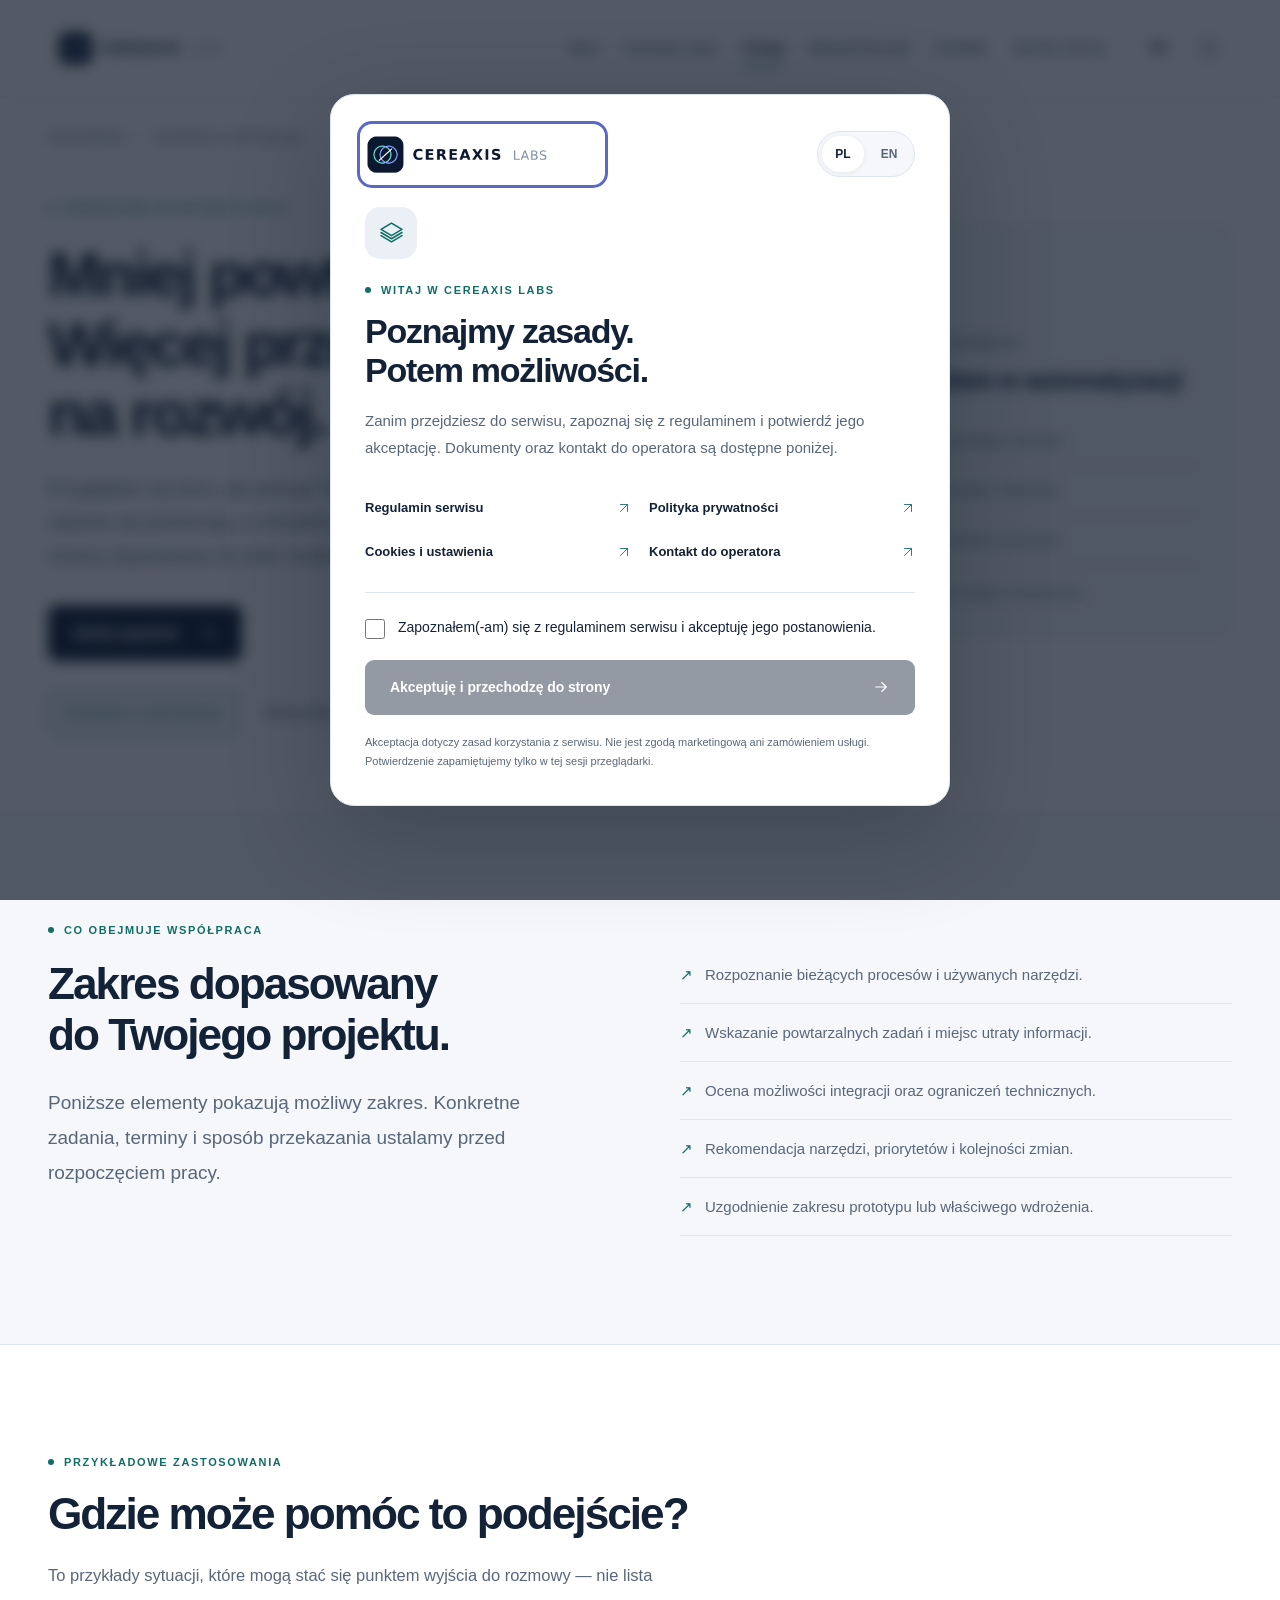
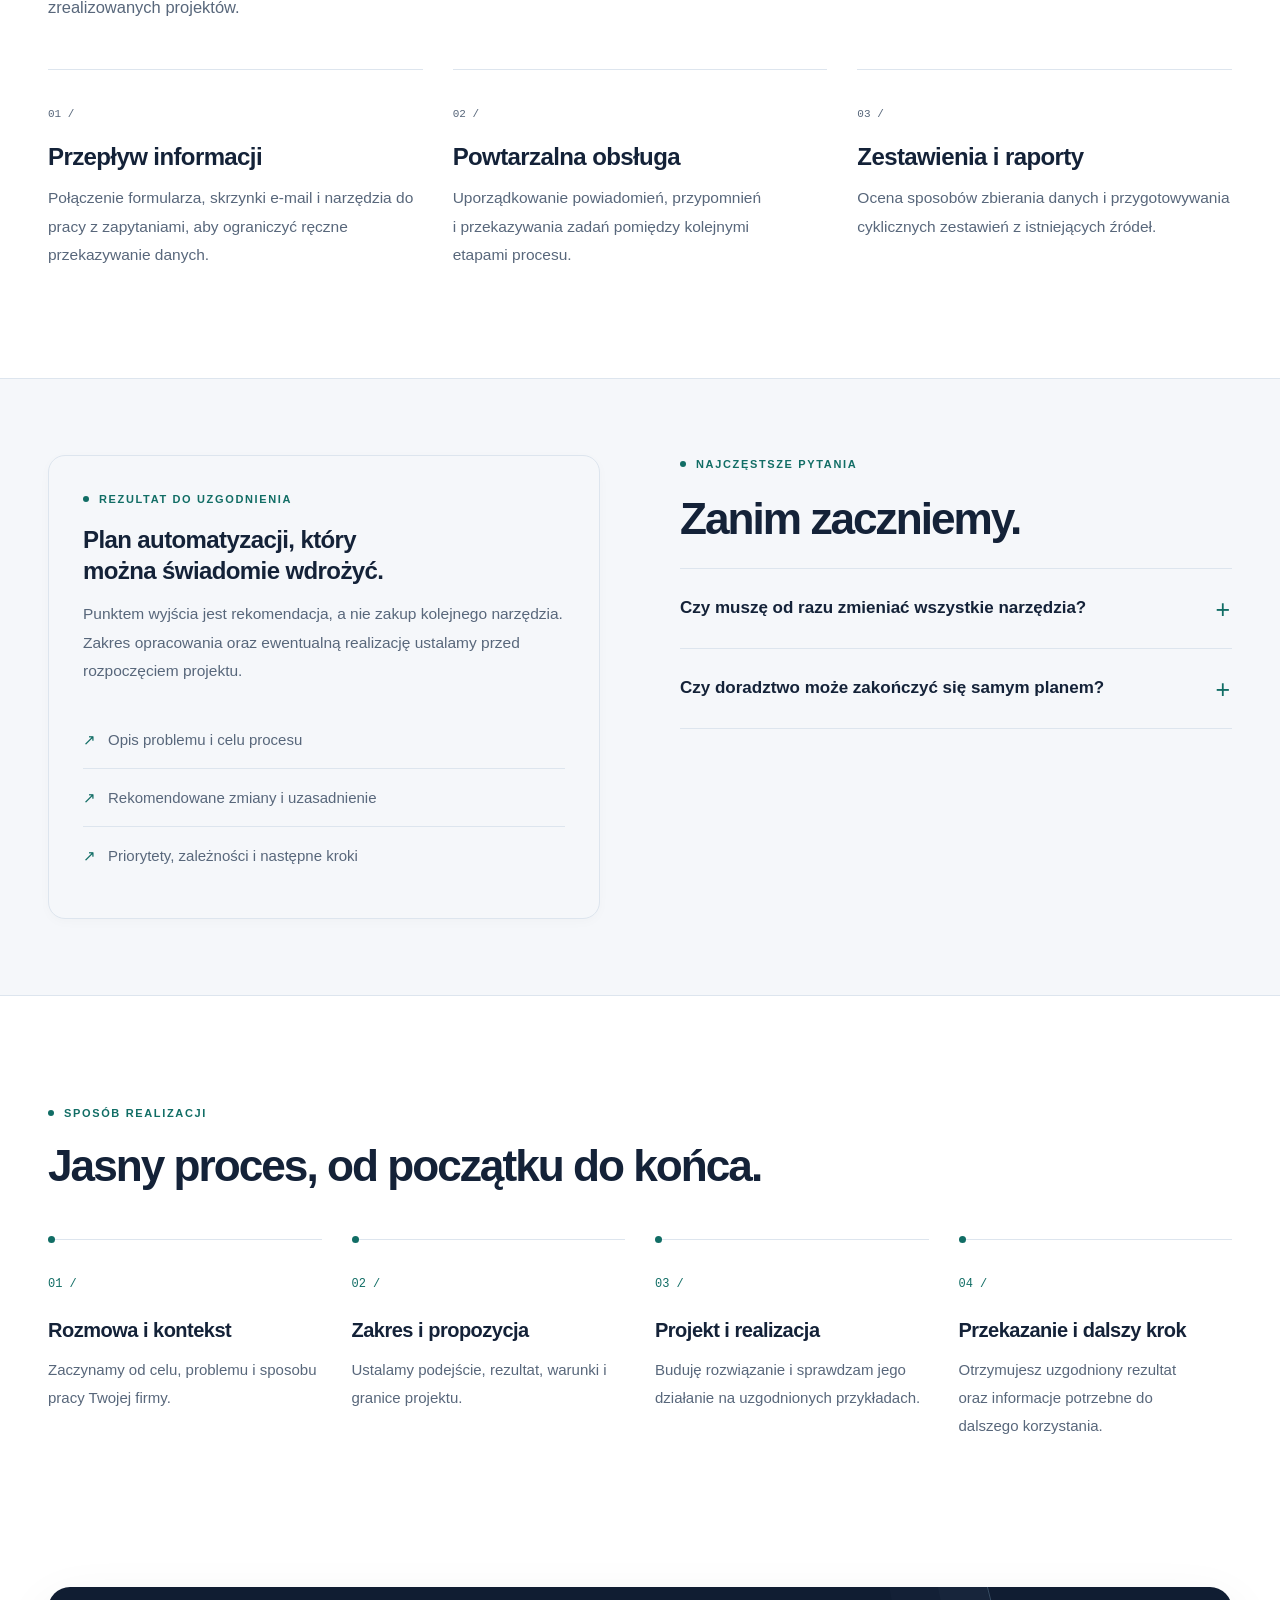
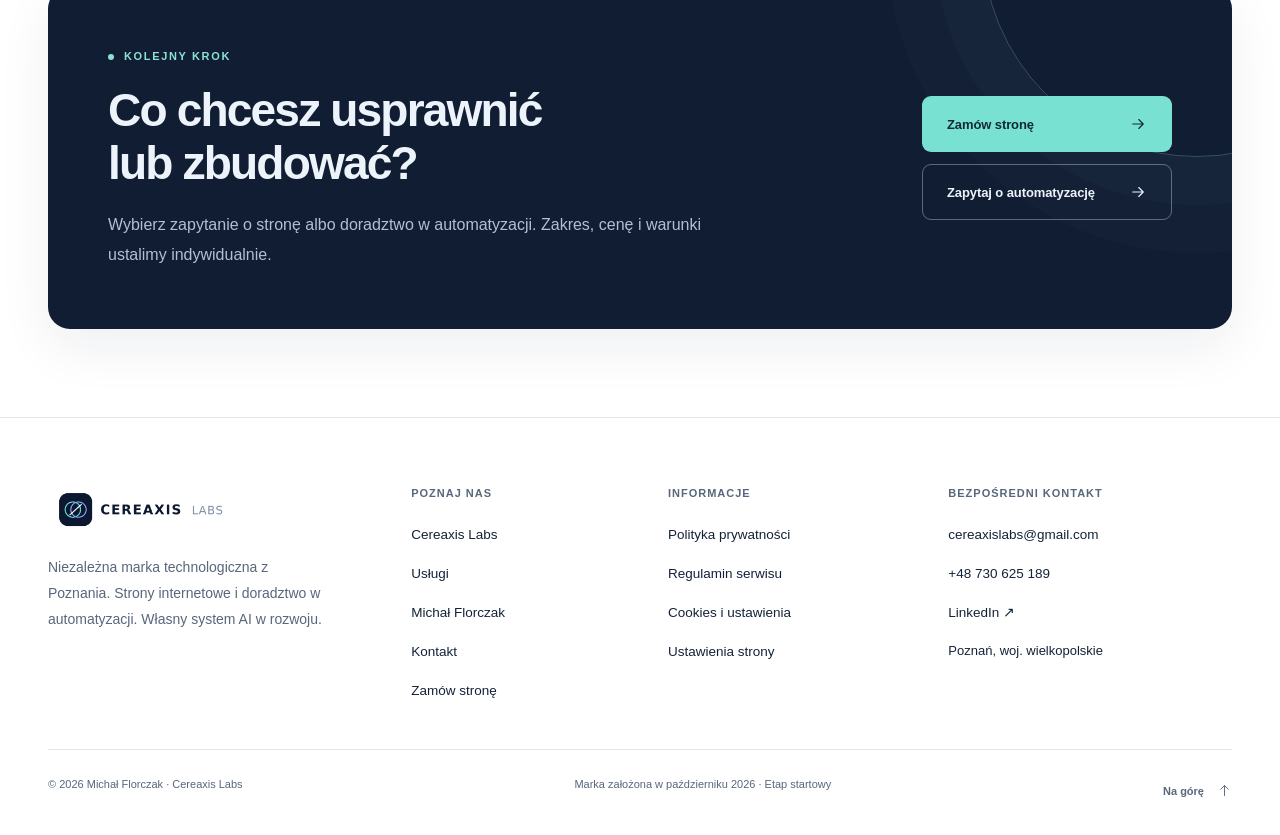
==== commit 12197e08: "Add files via upload" ====
--- a/automatyzacja.html
+++ b/automatyzacja.html
@@ -11,23 +11,32 @@
   if(p.lang==='en'||p.lang==='pl')document.documentElement.lang=p.lang;
  }else if(p){localStorage.removeItem('cereaxis.preferences.v2');}
 }catch(_){}
-try{var q=new URLSearchParams(location.search);if(q.get('theme')==='dark'||q.get('theme')==='light')document.documentElement.dataset.theme=q.get('theme');if(q.get('lang')==='en'||q.get('lang')==='pl')document.documentElement.lang=q.get('lang');}catch(_){}</script><link rel="stylesheet" href="assets/site.css"><script src="assets/site.js" defer></script></head>
-<body id="top"><a href="#main" class="skip"><span data-pl="Przejdź do treści" data-en="Skip to content">Przejdź do treści</span></a>
+try{var q=new URLSearchParams(location.search);if(q.get('theme')==='dark'||q.get('theme')==='light')document.documentElement.dataset.theme=q.get('theme');if(q.get('lang')==='en'||q.get('lang')==='pl')document.documentElement.lang=q.get('lang');}catch(_){}</script><link rel="stylesheet" href="assets/site.css?v=f56a594e5f"><link rel="stylesheet" href="assets/refinements.css?v=23b7372c56"><link rel="stylesheet" href="assets/interactions.css?v=6615afb9a2"><script src="assets/site.js?v=04f3d5b48e" defer></script><script src="assets/experience.js?v=4e5455bf96" defer></script></head>
+<body id="top" data-entry-required="true"><a href="#main" class="skip"><span data-pl="Przejdź do treści" data-en="Skip to content">Przejdź do treści</span></a>
     <header class="site-header"><div class="wrap header-inner">
       <a class="logo-link" href="index.html" aria-label="Cereaxis Labs — strona główna" data-aria-pl="Cereaxis Labs — strona główna" data-aria-en="Cereaxis Labs — home"><span class="logo-well"><img class="brand-logo" src="assets/cereaxis-labs-logo.png" alt="Cereaxis Labs" width="1520" height="264" decoding="async"></span></a>
-      <nav id="primary-nav" class="nav-links" aria-label="Menu główne" data-aria-pl="Menu główne" data-aria-en="Main navigation"><a href="index.html"><span data-pl="Start" data-en="Home">Start</span></a><a href="cereaxis-labs.html"><span data-pl="Cereaxis Labs" data-en="Cereaxis Labs">Cereaxis Labs</span></a><a href="uslugi.html" aria-current="page"><span data-pl="Usługi" data-en="Services">Usługi</span></a><a href="michal-florczak.html"><span data-pl="Michał Florczak" data-en="Michał Florczak">Michał Florczak</span></a><a href="kontakt.html"><span data-pl="Kontakt" data-en="Contact">Kontakt</span></a><div class="mobile-nav-meta">Cereaxis Labs · Poznań<br><span data-pl="Technologia zaczyna się od dobrej rozmowy." data-en="Good technology starts with a conversation.">Technologia zaczyna się od dobrej rozmowy.</span></div></nav>
+      <nav id="primary-nav" class="nav-links" aria-label="Menu główne" data-aria-pl="Menu główne" data-aria-en="Main navigation"><a href="index.html"><span data-pl="Start" data-en="Home">Start</span></a><a href="cereaxis-labs.html"><span data-pl="Cereaxis Labs" data-en="Cereaxis Labs">Cereaxis Labs</span></a><a href="uslugi.html" aria-current="page"><span data-pl="Usługi" data-en="Services">Usługi</span></a><a href="michal-florczak.html"><span data-pl="Michał Florczak" data-en="Michał Florczak">Michał Florczak</span></a><a href="kontakt.html"><span data-pl="Kontakt" data-en="Contact">Kontakt</span></a><a href="zamow-strone.html"><span data-pl="Zamów stronę" data-en="Request a website">Zamów stronę</span></a><div class="mobile-nav-meta">Cereaxis Labs · Poznań<br><span data-pl="Technologia zaczyna się od dobrej rozmowy." data-en="Good technology starts with a conversation.">Technologia zaczyna się od dobrej rozmowy.</span></div></nav>
       <div class="controls"><button class="control language-control" id="language-toggle" type="button" aria-label="Przełącz na język angielski" title="Przełącz na język angielski" lang="en"><span>EN</span></button><button class="control" id="theme-toggle" type="button" aria-label="Włącz ciemny motyw" title="Włącz ciemny motyw"><svg class="moon" viewBox="0 0 24 24" fill="none" stroke="currentColor" stroke-width="1.5" stroke-linecap="round" stroke-linejoin="round" aria-hidden="true"><path d="M21 13A9 9 0 0 1 11 3 9 9 0 1 0 21 13Z"/></svg><svg class="sun" viewBox="0 0 24 24" fill="none" stroke="currentColor" stroke-width="1.5" stroke-linecap="round" stroke-linejoin="round" aria-hidden="true"><circle cx="12" cy="12" r="4"/><path d="M12 2v2m0 16v2M2 12h2m16 0h2M5 5l1 1m12 12 1 1m0-14-1 1M6 18l-1 1"/></svg></button><button class="control menu-control" id="menu-toggle" type="button" aria-label="Otwórz menu" aria-controls="primary-nav" aria-expanded="false"><svg class="menu-lines" viewBox="0 0 24 24" fill="none" stroke="currentColor" stroke-width="1.5" stroke-linecap="round" stroke-linejoin="round" aria-hidden="true"><path d="M4 8h16M4 16h16"/></svg><svg class="menu-x" viewBox="0 0 24 24" fill="none" stroke="currentColor" stroke-width="1.5" stroke-linecap="round" stroke-linejoin="round" aria-hidden="true"><path d="m6 6 12 12M6 18 18 6"/></svg></button></div>
-    </div></header><main id="main" tabindex="-1"><div class="wrap breadcrumb"><a href="index.html"><span data-pl="Strona główna" data-en="Home">Strona główna</span></a><svg class="" viewBox="0 0 24 24" fill="none" stroke="currentColor" stroke-width="1.5" stroke-linecap="round" stroke-linejoin="round" aria-hidden="true"><path d="m9 5 7 7-7 7"/></svg><span data-pl="Doradztwo w automatyzacji" data-en="Automation consulting">Doradztwo w automatyzacji</span></div><section class="page-hero"><div class="wrap"><div class="detail-hero"><div><div data-pl="Doradztwo w automatyzacji" data-en="Automation consulting" class="eyebrow">Doradztwo w automatyzacji</div><h1 data-pl="Mniej powtarzalności. Więcej przestrzeni na rozwój." data-en="Less repetition. More room to grow.">Mniej powtarzalności. Więcej przestrzeni na rozwój.</h1><p data-pl="Przyglądam się temu, jak pracuje Twoja firma: gdzie informacje są przepisywane, zadania się powtarzają, a narzędzia nie współpracują. Na tej podstawie proponuję zmiany dopasowane do skali, budżetu i rzeczywistych potrzeb." data-en="I look at how your business works: where information is copied manually, tasks repeat and tools fail to connect. I then propose improvements suited to your scale, budget and actual needs." class="lead">Przyglądam się temu, jak pracuje Twoja firma: gdzie informacje są przepisywane, zadania się powtarzają, a narzędzia nie współpracują. Na tej podstawie proponuję zmiany dopasowane do skali, budżetu i rzeczywistych potrzeb.</p><div class="actions"><a href="kontakt.html" class="button button-primary" ><span data-pl="Porozmawiajmy o potrzebach" data-en="Let’s discuss your needs">Porozmawiajmy o potrzebach</span><svg class="" viewBox="0 0 24 24" fill="none" stroke="currentColor" stroke-width="1.5" stroke-linecap="round" stroke-linejoin="round" aria-hidden="true"><path d="M5 12h14m-6-6 6 6-6 6"/></svg></a></div></div><aside class="service-overview"><div class="icon-box"><svg class="" viewBox="0 0 24 24" fill="none" stroke="currentColor" stroke-width="1.5" stroke-linecap="round" stroke-linejoin="round" aria-hidden="true"><rect x="3" y="3" width="7" height="6" rx="1.5"/><rect x="14" y="15" width="7" height="6" rx="1.5"/><path d="M10 6h5a3 3 0 0 1 3 3v6m-4 3H9a3 3 0 0 1-3-3V9m9 3 3 3 3-3"/></svg></div><div data-pl="PROCESY I NARZĘDZIA" data-en="PROCESSES &amp; TOOLS" class="overline">PROCESY I NARZĘDZIA</div><h2 data-pl="Doradztwo w automatyzacji" data-en="Automation consulting">Doradztwo w automatyzacji</h2><ul class="check-list"><li data-pl="Analiza procesów i potrzeb" data-en="Process and needs analysis">Analiza procesów i potrzeb</li><li data-pl="Dobór narzędzi i integracji" data-en="Tool and integration selection">Dobór narzędzi i integracji</li><li data-pl="Plan wdrożenia i priorytety" data-en="Implementation plan and priorities">Plan wdrożenia i priorytety</li></ul><p data-pl="Zakres i warunki ustalane indywidualnie." data-en="Scope and terms agreed individually." class="tiny">Zakres i warunki ustalane indywidualnie.</p></aside></div><div class="detail-nav"><a href="automatyzacja.html" aria-current="page"><span data-pl="Doradztwo w automatyzacji" data-en="Automation consulting">Doradztwo w automatyzacji</span></a><a href="strony-internetowe.html"><span data-pl="Strony internetowe" data-en="Websites">Strony internetowe</span></a><a href="integracje-ai.html"><span data-pl="Integracje systemów AI" data-en="AI systems integration">Integracje systemów AI</span></a></div></div></section>
+    </div><div class="reading-progress" aria-hidden="true"></div></header><main id="main" tabindex="-1"><div class="wrap breadcrumb"><a href="index.html"><span data-pl="Strona główna" data-en="Home">Strona główna</span></a><svg class="" viewBox="0 0 24 24" fill="none" stroke="currentColor" stroke-width="1.5" stroke-linecap="round" stroke-linejoin="round" aria-hidden="true"><path d="m9 5 7 7-7 7"/></svg><span data-pl="Doradztwo w automatyzacji" data-en="Automation consulting">Doradztwo w automatyzacji</span></div><section class="page-hero"><div class="wrap"><div class="detail-hero"><div><div data-pl="Doradztwo w automatyzacji" data-en="Automation consulting" class="eyebrow">Doradztwo w automatyzacji</div><h1 data-pl="Mniej powtarzalności. Więcej przestrzeni na rozwój." data-en="Less repetition. More room to grow.">Mniej powtarzalności. Więcej przestrzeni na rozwój.</h1><p data-pl="Przyglądam się temu, jak pracuje Twoja firma: gdzie informacje są przepisywane, zadania się powtarzają, a narzędzia nie współpracują. Na tej podstawie proponuję zmiany dopasowane do skali, budżetu i rzeczywistych potrzeb." data-en="I look at how your business works: where information is copied manually, tasks repeat and tools fail to connect. I then propose improvements suited to your scale, budget and actual needs." class="lead">Przyglądam się temu, jak pracuje Twoja firma: gdzie informacje są przepisywane, zadania się powtarzają, a narzędzia nie współpracują. Na tej podstawie proponuję zmiany dopasowane do skali, budżetu i rzeczywistych potrzeb.</p><div class="actions"><a href="zapytanie-automatyzacja.html" class="button button-primary" ><span data-pl="Wyślij zapytanie" data-en="Prepare an enquiry">Wyślij zapytanie</span><svg class="" viewBox="0 0 24 24" fill="none" stroke="currentColor" stroke-width="1.5" stroke-linecap="round" stroke-linejoin="round" aria-hidden="true"><path d="M5 12h14m-6-6 6 6-6 6"/></svg></a></div></div><aside class="service-overview"><div class="icon-box"><svg class="" viewBox="0 0 24 24" fill="none" stroke="currentColor" stroke-width="1.5" stroke-linecap="round" stroke-linejoin="round" aria-hidden="true"><rect x="3" y="3" width="7" height="6" rx="1.5"/><rect x="14" y="15" width="7" height="6" rx="1.5"/><path d="M10 6h5a3 3 0 0 1 3 3v6m-4 3H9a3 3 0 0 1-3-3V9m9 3 3 3 3-3"/></svg></div><div data-pl="PROCESY I NARZĘDZIA" data-en="PROCESSES &amp; TOOLS" class="overline">PROCESY I NARZĘDZIA</div><h2 data-pl="Doradztwo w automatyzacji" data-en="Automation consulting">Doradztwo w automatyzacji</h2><ul class="check-list"><li data-pl="Analiza procesów i potrzeb" data-en="Process and needs analysis">Analiza procesów i potrzeb</li><li data-pl="Dobór narzędzi i integracji" data-en="Tool and integration selection">Dobór narzędzi i integracji</li><li data-pl="Plan wdrożenia i priorytety" data-en="Implementation plan and priorities">Plan wdrożenia i priorytety</li></ul><p data-pl="Zakres i warunki ustalane indywidualnie." data-en="Scope and terms agreed individually." class="tiny">Zakres i warunki ustalane indywidualnie.</p></aside></div><div class="detail-nav"><a href="automatyzacja.html" aria-current="page"><span data-pl="Doradztwo w automatyzacji" data-en="Automation consulting">Doradztwo w automatyzacji</span></a><a href="strony-internetowe.html"><span data-pl="Strony internetowe" data-en="Websites">Strony internetowe</span></a><a href="integracje-ai.html"><span data-pl="Integracje systemów AI" data-en="AI systems integration">Integracje systemów AI</span></a></div></div></section>
     <section class="section paper bordered"><div class="wrap split"><div class="reveal"><div data-pl="Co obejmuje współpraca" data-en="What collaboration covers" class="eyebrow">Co obejmuje współpraca</div><h2 data-pl="Zakres dopasowany do Twojego projektu." data-en="A scope shaped around your project.">Zakres dopasowany do Twojego projektu.</h2><p data-pl="Poniższe elementy pokazują możliwy zakres. Konkretne zadania, terminy i sposób przekazania ustalamy przed rozpoczęciem pracy." data-en="The following elements illustrate the possible scope. Specific tasks, timing and handover arrangements are agreed before work begins." class="lead">Poniższe elementy pokazują możliwy zakres. Konkretne zadania, terminy i sposób przekazania ustalamy przed rozpoczęciem pracy.</p></div><div class="reveal"><ul class="check-list"><li data-pl="Rozpoznanie bieżących procesów i używanych narzędzi." data-en="Review of existing processes and tools.">Rozpoznanie bieżących procesów i używanych narzędzi.</li><li data-pl="Wskazanie powtarzalnych zadań i miejsc utraty informacji." data-en="Identification of repetitive tasks and information gaps.">Wskazanie powtarzalnych zadań i miejsc utraty informacji.</li><li data-pl="Ocena możliwości integracji oraz ograniczeń technicznych." data-en="Assessment of integration options and technical limitations.">Ocena możliwości integracji oraz ograniczeń technicznych.</li><li data-pl="Rekomendacja narzędzi, priorytetów i kolejności zmian." data-en="Recommendations for tools, priorities and sequencing.">Rekomendacja narzędzi, priorytetów i kolejności zmian.</li><li data-pl="Uzgodnienie zakresu prototypu lub właściwego wdrożenia." data-en="Agreement on a prototype or implementation scope.">Uzgodnienie zakresu prototypu lub właściwego wdrożenia.</li></ul></div></div></section>
     <section class="section"><div class="wrap"><div class="section-intro reveal"><div data-pl="Przykładowe zastosowania" data-en="Illustrative use cases" class="eyebrow">Przykładowe zastosowania</div><h2 data-pl="Gdzie może pomóc to podejście?" data-en="Where can this approach help?">Gdzie może pomóc to podejście?</h2><p data-pl="To przykłady sytuacji, które mogą stać się punktem wyjścia do rozmowy — nie lista zrealizowanych projektów." data-en="These examples can provide a starting point for a conversation; they are not a list of completed client projects.">To przykłady sytuacji, które mogą stać się punktem wyjścia do rozmowy — nie lista zrealizowanych projektów.</p></div><div class="case-grid"><article class="case-card reveal delay-0"><span class="card-number">01 /</span><h3 data-pl="Przepływ informacji" data-en="Information flow">Przepływ informacji</h3><p data-pl="Połączenie formularza, skrzynki e-mail i narzędzia do pracy z zapytaniami, aby ograniczyć ręczne przekazywanie danych." data-en="Connecting an enquiry form, email and a work management tool to reduce manual information handling.">Połączenie formularza, skrzynki e-mail i narzędzia do pracy z zapytaniami, aby ograniczyć ręczne przekazywanie danych.</p></article><article class="case-card reveal delay-1"><span class="card-number">02 /</span><h3 data-pl="Powtarzalna obsługa" data-en="Recurring tasks">Powtarzalna obsługa</h3><p data-pl="Uporządkowanie powiadomień, przypomnień i przekazywania zadań pomiędzy kolejnymi etapami procesu." data-en="Organising notifications, reminders and task handovers between process stages.">Uporządkowanie powiadomień, przypomnień i przekazywania zadań pomiędzy kolejnymi etapami procesu.</p></article><article class="case-card reveal delay-2"><span class="card-number">03 /</span><h3 data-pl="Zestawienia i raporty" data-en="Summaries and reporting">Zestawienia i raporty</h3><p data-pl="Ocena sposobów zbierania danych i przygotowywania cyklicznych zestawień z istniejących źródeł." data-en="Assessing ways to collect data and prepare recurring summaries from existing sources.">Ocena sposobów zbierania danych i przygotowywania cyklicznych zestawień z istniejących źródeł.</p></article></div></div></section>
     <section class="section-sm paper bordered"><div class="wrap split"><div class="delivery reveal"><div data-pl="Rezultat do uzgodnienia" data-en="An agreed deliverable" class="eyebrow">Rezultat do uzgodnienia</div><h3 data-pl="Plan automatyzacji, który można świadomie wdrożyć." data-en="An automation plan you can put into practice.">Plan automatyzacji, który można świadomie wdrożyć.</h3><p data-pl="Punktem wyjścia jest rekomendacja, a nie zakup kolejnego narzędzia. Zakres opracowania oraz ewentualną realizację ustalamy przed rozpoczęciem projektu." data-en="The starting point is a recommendation, not another tool purchase. We agree on the deliverable and any implementation work before the project begins.">Punktem wyjścia jest rekomendacja, a nie zakup kolejnego narzędzia. Zakres opracowania oraz ewentualną realizację ustalamy przed rozpoczęciem projektu.</p><ul class="check-list"><li data-pl="Opis problemu i celu procesu" data-en="A description of the problem and process goal">Opis problemu i celu procesu</li><li data-pl="Rekomendowane zmiany i uzasadnienie" data-en="Recommended changes and rationale">Rekomendowane zmiany i uzasadnienie</li><li data-pl="Priorytety, zależności i następne kroki" data-en="Priorities, dependencies and next steps">Priorytety, zależności i następne kroki</li></ul></div><div class="reveal"><div data-pl="Najczęstsze pytania" data-en="Frequently asked questions" class="eyebrow">Najczęstsze pytania</div><h2 data-pl="Zanim zaczniemy." data-en="Before we start.">Zanim zaczniemy.</h2><div class="faq"><details><summary data-pl="Czy muszę od razu zmieniać wszystkie narzędzia?" data-en="Do I have to replace all my tools?">Czy muszę od razu zmieniać wszystkie narzędzia?</summary><p data-pl="Nie. Najpierw sprawdzamy, co już działa i jakie możliwości dają obecne systemy. Wymiana narzędzi jest jedną z opcji, a nie punktem wyjścia." data-en="No. We first assess what already works and what your current systems can support. Replacing tools is an option, not the starting point.">Nie. Najpierw sprawdzamy, co już działa i jakie możliwości dają obecne systemy. Wymiana narzędzi jest jedną z opcji, a nie punktem wyjścia.</p></details><details><summary data-pl="Czy doradztwo może zakończyć się samym planem?" data-en="Can the project end with a plan?">Czy doradztwo może zakończyć się samym planem?</summary><p data-pl="Tak. Zakres może obejmować wyłącznie analizę i rekomendację. Prototyp lub wdrożenie to osobny zakres do uzgodnienia." data-en="Yes. The scope can cover analysis and recommendations only. A prototype or implementation is agreed separately.">Tak. Zakres może obejmować wyłącznie analizę i rekomendację. Prototyp lub wdrożenie to osobny zakres do uzgodnienia.</p></details></div></div></div></section>
-    <section class="section"><div class="wrap"><div class="section-intro reveal"><div data-pl="Sposób realizacji" data-en="The delivery process" class="eyebrow">Sposób realizacji</div><h2 data-pl="Jasny proces, od początku do końca." data-en="A clear process from start to finish.">Jasny proces, od początku do końca.</h2></div><div class="process-grid"><article class="process-card reveal delay-0"><span class="process-label">01 /</span><h3 data-pl="Rozmowa i kontekst" data-en="Conversation &amp; context">Rozmowa i kontekst</h3><p data-pl="Zaczynamy od celu, problemu i sposobu pracy Twojej firmy." data-en="We begin with your goal, the problem and the way your business works.">Zaczynamy od celu, problemu i sposobu pracy Twojej firmy.</p></article><article class="process-card reveal delay-1"><span class="process-label">02 /</span><h3 data-pl="Zakres i propozycja" data-en="Scope &amp; proposal">Zakres i propozycja</h3><p data-pl="Ustalamy podejście, rezultat, warunki i granice projektu." data-en="We define the approach, deliverable, terms and project boundaries.">Ustalamy podejście, rezultat, warunki i granice projektu.</p></article><article class="process-card reveal delay-2"><span class="process-label">03 /</span><h3 data-pl="Projekt i realizacja" data-en="Design &amp; delivery">Projekt i realizacja</h3><p data-pl="Buduję rozwiązanie i sprawdzam jego działanie na uzgodnionych przykładach." data-en="I build the solution and test its behaviour against agreed examples.">Buduję rozwiązanie i sprawdzam jego działanie na uzgodnionych przykładach.</p></article><article class="process-card reveal delay-3"><span class="process-label">04 /</span><h3 data-pl="Przekazanie i dalszy krok" data-en="Handover &amp; next step">Przekazanie i dalszy krok</h3><p data-pl="Otrzymujesz uzgodniony rezultat oraz informacje potrzebne do dalszego korzystania." data-en="You receive the agreed deliverable and the guidance needed to keep using it.">Otrzymujesz uzgodniony rezultat oraz informacje potrzebne do dalszego korzystania.</p></article></div></div></section><section class="cta-section"><div class="wrap"><div class="cta-panel reveal"><div><div data-pl="Kolejny krok" data-en="The next step" class="eyebrow">Kolejny krok</div><h2 data-pl="Porozmawiajmy o Twoim projekcie." data-en="Let’s talk about your project.">Porozmawiajmy o Twoim projekcie.</h2><p data-pl="Zacznijmy od celu. Dobierzemy technologię, zakres i następny krok." data-en="Let’s start with your goal, then define the technology, scope and next step.">Zacznijmy od celu. Dobierzemy technologię, zakres i następny krok.</p></div><a href="kontakt.html" class="button button-mint" ><span data-pl="Przejdź do kontaktu" data-en="Get in touch">Przejdź do kontaktu</span><svg class="" viewBox="0 0 24 24" fill="none" stroke="currentColor" stroke-width="1.5" stroke-linecap="round" stroke-linejoin="round" aria-hidden="true"><path d="M5 12h14m-6-6 6 6-6 6"/></svg></a></div></div></section></main><footer class="site-footer"><div class="wrap"><div class="footer-grid">
-      <div class="footer-brand"><a class="logo-link" href="index.html" aria-label="Cereaxis Labs"><span class="logo-well"><img class="brand-logo" src="assets/cereaxis-labs-logo.png" alt="Cereaxis Labs" width="1520" height="264" decoding="async"></span></a><p data-pl="Niezależna marka technologiczna z Poznania. Automatyzacja, strony internetowe i integracje AI." data-en="An independent technology brand from Poznań, Poland. Automation, websites and AI integrations.">Niezależna marka technologiczna z Poznania. Automatyzacja, strony internetowe i integracje AI.</p></div>
-      <div><div class="footer-col-title"><span data-pl="Poznaj nas" data-en="Explore">Poznaj nas</span></div><div class="footer-links"><a href="cereaxis-labs.html"><span data-pl="Cereaxis Labs" data-en="Cereaxis Labs">Cereaxis Labs</span></a><a href="uslugi.html"><span data-pl="Usługi" data-en="Services">Usługi</span></a><a href="michal-florczak.html"><span data-pl="Michał Florczak" data-en="Michał Florczak">Michał Florczak</span></a><a href="kontakt.html"><span data-pl="Kontakt" data-en="Contact">Kontakt</span></a></div></div>
+    <section class="section"><div class="wrap"><div class="section-intro reveal"><div data-pl="Sposób realizacji" data-en="The delivery process" class="eyebrow">Sposób realizacji</div><h2 data-pl="Jasny proces, od początku do końca." data-en="A clear process from start to finish.">Jasny proces, od początku do końca.</h2></div><div class="process-grid"><article class="process-card reveal delay-0"><span class="process-label">01 /</span><h3 data-pl="Rozmowa i kontekst" data-en="Conversation &amp; context">Rozmowa i kontekst</h3><p data-pl="Zaczynamy od celu, problemu i sposobu pracy Twojej firmy." data-en="We begin with your goal, the problem and the way your business works.">Zaczynamy od celu, problemu i sposobu pracy Twojej firmy.</p></article><article class="process-card reveal delay-1"><span class="process-label">02 /</span><h3 data-pl="Zakres i propozycja" data-en="Scope &amp; proposal">Zakres i propozycja</h3><p data-pl="Ustalamy podejście, rezultat, warunki i granice projektu." data-en="We define the approach, deliverable, terms and project boundaries.">Ustalamy podejście, rezultat, warunki i granice projektu.</p></article><article class="process-card reveal delay-2"><span class="process-label">03 /</span><h3 data-pl="Projekt i realizacja" data-en="Design &amp; delivery">Projekt i realizacja</h3><p data-pl="Buduję rozwiązanie i sprawdzam jego działanie na uzgodnionych przykładach." data-en="I build the solution and test its behaviour against agreed examples.">Buduję rozwiązanie i sprawdzam jego działanie na uzgodnionych przykładach.</p></article><article class="process-card reveal delay-3"><span class="process-label">04 /</span><h3 data-pl="Przekazanie i dalszy krok" data-en="Handover &amp; next step">Przekazanie i dalszy krok</h3><p data-pl="Otrzymujesz uzgodniony rezultat oraz informacje potrzebne do dalszego korzystania." data-en="You receive the agreed deliverable and the guidance needed to keep using it.">Otrzymujesz uzgodniony rezultat oraz informacje potrzebne do dalszego korzystania.</p></article></div></div></section><section class="cta-section"><div class="wrap"><div class="cta-panel reveal"><div><div data-pl="Kolejny krok" data-en="The next step" class="eyebrow">Kolejny krok</div><h2 data-pl="Co chcesz usprawnić lub zbudować?" data-en="What would you like to improve or build?">Co chcesz usprawnić lub zbudować?</h2><p data-pl="Wybierz zapytanie o stronę albo doradztwo w automatyzacji. Zakres, cenę i warunki ustalimy indywidualnie." data-en="Choose a website or automation consulting enquiry. Scope, pricing and terms are agreed individually.">Wybierz zapytanie o stronę albo doradztwo w automatyzacji. Zakres, cenę i warunki ustalimy indywidualnie.</p></div><div class="cta-actions"><a href="zamow-strone.html" class="button button-mint" ><span data-pl="Zamów stronę" data-en="Request a website">Zamów stronę</span><svg class="" viewBox="0 0 24 24" fill="none" stroke="currentColor" stroke-width="1.5" stroke-linecap="round" stroke-linejoin="round" aria-hidden="true"><path d="M5 12h14m-6-6 6 6-6 6"/></svg></a><a href="zapytanie-automatyzacja.html" class="button button-outline" ><span data-pl="Zapytaj o automatyzację" data-en="Automation enquiry">Zapytaj o automatyzację</span><svg class="" viewBox="0 0 24 24" fill="none" stroke="currentColor" stroke-width="1.5" stroke-linecap="round" stroke-linejoin="round" aria-hidden="true"><path d="M5 12h14m-6-6 6 6-6 6"/></svg></a></div></div></div></section></main><footer class="site-footer"><div class="wrap"><div class="footer-grid">
+      <div class="footer-brand"><a class="logo-link" href="index.html" aria-label="Cereaxis Labs"><span class="logo-well"><img class="brand-logo" src="assets/cereaxis-labs-logo.png" alt="Cereaxis Labs" width="1520" height="264" decoding="async"></span></a><p data-pl="Niezależna marka technologiczna z Poznania. Strony internetowe i doradztwo w automatyzacji. Własny system AI w rozwoju." data-en="An independent technology brand from Poznań, Poland. Websites and automation consulting. Our own AI system in development.">Niezależna marka technologiczna z Poznania. Strony internetowe i doradztwo w automatyzacji. Własny system AI w rozwoju.</p></div>
+      <div><div class="footer-col-title"><span data-pl="Poznaj nas" data-en="Explore">Poznaj nas</span></div><div class="footer-links"><a href="cereaxis-labs.html"><span data-pl="Cereaxis Labs" data-en="Cereaxis Labs">Cereaxis Labs</span></a><a href="uslugi.html"><span data-pl="Usługi" data-en="Services">Usługi</span></a><a href="michal-florczak.html"><span data-pl="Michał Florczak" data-en="Michał Florczak">Michał Florczak</span></a><a href="kontakt.html"><span data-pl="Kontakt" data-en="Contact">Kontakt</span></a><a href="zamow-strone.html"><span data-pl="Zamów stronę" data-en="Request a website">Zamów stronę</span></a></div></div>
       <div><div class="footer-col-title"><span data-pl="Informacje" data-en="Information">Informacje</span></div><div class="footer-links"><a href="polityka-prywatnosci.html"><span data-pl="Polityka prywatności" data-en="Privacy policy">Polityka prywatności</span></a><a href="regulamin.html"><span data-pl="Regulamin serwisu" data-en="Website terms">Regulamin serwisu</span></a><a href="pliki-cookies.html"><span data-pl="Cookies i ustawienia" data-en="Cookies &amp; preferences">Cookies i ustawienia</span></a><button type="button" data-open-settings><span data-pl="Ustawienia strony" data-en="Website preferences">Ustawienia strony</span></button></div></div>
-      <div class="footer-contact"><div class="footer-col-title"><span data-pl="Bezpośredni kontakt" data-en="Direct contact">Bezpośredni kontakt</span></div><div class="footer-links"><a href="mailto:cereaxislabs@gmail.com">cereaxislabs@gmail.com</a><a href="tel:+48730625189">+48 730 625 189</a><a href="https://www.linkedin.com/in/micha%C5%82florczak?utm_source=share_via&utm_content=profile&utm_medium=member_ios" target="_blank" rel="noopener noreferrer">LinkedIn ↗ <span data-pl="(nowa karta)" data-en="(new tab)" class="sr-only">(nowa karta)</span></a><span data-pl="Poznań, woj. wielkopolskie" data-en="Poznań, Greater Poland">Poznań, woj. wielkopolskie</span></div></div>
+      <div class="footer-contact"><div class="footer-col-title"><span data-pl="Bezpośredni kontakt" data-en="Direct contact">Bezpośredni kontakt</span></div><div class="footer-links"><a href="mailto:cereaxislabs@gmail.com">cereaxislabs@gmail.com</a><a href="tel:+48730625189">+48 730 625 189</a><a href="https://www.linkedin.com/in/micha%C5%82florczak/" target="_blank" rel="noopener noreferrer">LinkedIn ↗ <span data-pl="(nowa karta)" data-en="(new tab)" class="sr-only">(nowa karta)</span></a><span data-pl="Poznań, woj. wielkopolskie" data-en="Poznań, Greater Poland">Poznań, woj. wielkopolskie</span></div></div>
     </div><div class="footer-bottom"><span>© <span id="copyright-year">2026</span> Michał Florczak · Cereaxis Labs</span><span data-pl="Marka założona w październiku 2026 · Etap startowy" data-en="Founded in October 2026 · Early-stage venture">Marka założona w październiku 2026 · Etap startowy</span><a class="link-arrow" href="#top"><span data-pl="Na górę" data-en="Back to top">Na górę</span><svg class="" viewBox="0 0 24 24" fill="none" stroke="currentColor" stroke-width="1.5" stroke-linecap="round" stroke-linejoin="round" aria-hidden="true"><path d="M12 20V4m-6 6 6-6 6 6"/></svg></a></div></div></footer><dialog class="settings-dialog" id="site-settings" aria-labelledby="settings-title"><div class="settings-head"><h2 data-pl="Ustawienia strony" data-en="Website preferences" id="settings-title">Ustawienia strony</h2><button type="button" class="control" id="close-settings" aria-label="Zamknij ustawienia" data-aria-pl="Zamknij ustawienia" data-aria-en="Close preferences"><svg class="" viewBox="0 0 24 24" fill="none" stroke="currentColor" stroke-width="1.5" stroke-linecap="round" stroke-linejoin="round" aria-hidden="true"><path d="m6 6 12 12M6 18 18 6"/></svg></button></div>
       <p data-pl="Dostosuj język i wygląd. Strona działa także bez zapisywania ustawień na urządzeniu." data-en="Choose your language and appearance. The website also works without storing preferences on your device.">Dostosuj język i wygląd. Strona działa także bez zapisywania ustawień na urządzeniu.</p>
       <form id="settings-form"><fieldset><legend><span data-pl="Język" data-en="Language">Język</span></legend><div class="radio-options"><label><input type="radio" name="language" value="pl" checked>Polski</label><label><input type="radio" name="language" value="en">English</label></div></fieldset><fieldset><legend><span data-pl="Motyw" data-en="Appearance">Motyw</span></legend><div class="radio-options"><label><input type="radio" name="theme" value="light" checked><span data-pl="Jasny" data-en="Light">Jasny</span></label><label><input type="radio" name="theme" value="dark"><span data-pl="Ciemny" data-en="Dark">Ciemny</span></label></div></fieldset>
       <label class="remember-label"><input type="checkbox" id="remember-preferences"><span data-pl="Zapamiętaj ustawienia na tym urządzeniu" data-en="Remember preferences on this device">Zapamiętaj ustawienia na tym urządzeniu</span></label><p data-pl="Dobrowolnie zezwalasz na zapis języka i motywu w przeglądarce na 180 dni od zapisania. Bez zaznaczenia wybór jest przenoszony wyłącznie w adresach podstron. Zapis możesz usunąć w dowolnym momencie." data-en="You optionally allow your browser to store your language and theme for 180 days after saving. Otherwise, your choices are passed only in page links. You can delete saved preferences at any time." class="remember-help">Dobrowolnie zezwalasz na zapis języka i motywu w przeglądarce na 180 dni od zapisania. Bez zaznaczenia wybór jest przenoszony wyłącznie w adresach podstron. Zapis możesz usunąć w dowolnym momencie.</p>
-      <div class="settings-actions"><button type="submit" class="button button-primary"><span data-pl="Zastosuj ustawienia" data-en="Apply preferences">Zastosuj ustawienia</span></button><button type="button" id="reset-preferences" class="button button-outline"><span data-pl="Przywróć domyślne" data-en="Restore defaults">Przywróć domyślne</span></button></div></form><div class="settings-links"><span data-pl="Więcej informacji:" data-en="Read more:">Więcej informacji:</span> <a href="pliki-cookies.html"><span data-pl="Cookies i ustawienia" data-en="Cookies &amp; preferences">Cookies i ustawienia</span></a></div></dialog><div class="toast" id="status-message" role="status" aria-live="polite"></div></body></html>+      <div class="settings-actions"><button type="submit" class="button button-primary"><span data-pl="Zastosuj ustawienia" data-en="Apply preferences">Zastosuj ustawienia</span></button><button type="button" id="reset-preferences" class="button button-outline"><span data-pl="Przywróć domyślne" data-en="Restore defaults">Przywróć domyślne</span></button></div></form><div class="settings-links"><span data-pl="Więcej informacji:" data-en="Read more:">Więcej informacji:</span> <a href="pliki-cookies.html"><span data-pl="Cookies i ustawienia" data-en="Cookies &amp; preferences">Cookies i ustawienia</span></a></div></dialog><div class="toast" id="status-message" role="status" aria-live="polite"></div><dialog id="site-entry" class="entry-dialog" aria-labelledby="entry-title" aria-describedby="entry-description" data-version="2026-11-07">
+    <div class="entry-brand"><a href="regulamin.html" aria-label="Cereaxis Labs — regulamin" data-aria-pl="Cereaxis Labs — regulamin" data-aria-en="Cereaxis Labs — website terms"><span class="logo-well"><img class="brand-logo" src="assets/cereaxis-labs-logo.png" alt="Cereaxis Labs" width="1520" height="264" decoding="async"></span></a><div class="entry-language" aria-label="Language"><button type="button" data-entry-language="pl" lang="pl" aria-pressed="true">PL</button><button type="button" data-entry-language="en" lang="en" aria-pressed="false">EN</button></div></div>
+    <div class="entry-symbol" aria-hidden="true"><svg class="" viewBox="0 0 24 24" fill="none" stroke="currentColor" stroke-width="1.5" stroke-linecap="round" stroke-linejoin="round" aria-hidden="true"><path d="m12 3 10 6-10 6L2 9l10-6Zm-10 12 10 6 10-6M2 12l10 6 10-6"/></svg></div>
+    <div data-pl="Witaj w Cereaxis Labs" data-en="Welcome to Cereaxis Labs" class="eyebrow">Witaj w Cereaxis Labs</div>
+    <h2 id="entry-title" data-pl="Poznajmy zasady. Potem możliwości." data-en="First, the terms. Then, the possibilities." class="entry-title">Poznajmy zasady. Potem możliwości.</h2>
+    <p data-pl="Zanim przejdziesz do serwisu, zapoznaj się z regulaminem i potwierdź jego akceptację. Dokumenty oraz kontakt do operatora są dostępne poniżej." data-en="Before entering the website, read and accept the website terms. The documents and operator contact details are available below." class="entry-description" id="entry-description">Zanim przejdziesz do serwisu, zapoznaj się z regulaminem i potwierdź jego akceptację. Dokumenty oraz kontakt do operatora są dostępne poniżej.</p>
+    <nav class="entry-documents" aria-label="Dokumenty serwisu" data-aria-pl="Dokumenty serwisu" data-aria-en="Website documents"><a href="regulamin.html"><span data-pl="Regulamin serwisu" data-en="Website terms">Regulamin serwisu</span><svg class="" viewBox="0 0 24 24" fill="none" stroke="currentColor" stroke-width="1.5" stroke-linecap="round" stroke-linejoin="round" aria-hidden="true"><path d="M6 18 18 6M6 6h12v12"/></svg></a><a href="polityka-prywatnosci.html"><span data-pl="Polityka prywatności" data-en="Privacy policy">Polityka prywatności</span><svg class="" viewBox="0 0 24 24" fill="none" stroke="currentColor" stroke-width="1.5" stroke-linecap="round" stroke-linejoin="round" aria-hidden="true"><path d="M6 18 18 6M6 6h12v12"/></svg></a><a href="pliki-cookies.html"><span data-pl="Cookies i ustawienia" data-en="Cookies &amp; preferences">Cookies i ustawienia</span><svg class="" viewBox="0 0 24 24" fill="none" stroke="currentColor" stroke-width="1.5" stroke-linecap="round" stroke-linejoin="round" aria-hidden="true"><path d="M6 18 18 6M6 6h12v12"/></svg></a><a href="kontakt.html"><span data-pl="Kontakt do operatora" data-en="Contact the operator">Kontakt do operatora</span><svg class="" viewBox="0 0 24 24" fill="none" stroke="currentColor" stroke-width="1.5" stroke-linecap="round" stroke-linejoin="round" aria-hidden="true"><path d="M6 18 18 6M6 6h12v12"/></svg></a></nav>
+    <form id="entry-form"><label class="entry-accept"><input id="entry-accept" type="checkbox" required><span><span data-pl="Zapoznałem(-am) się z regulaminem serwisu i akceptuję jego postanowienia." data-en="I have read and accept the website terms.">Zapoznałem(-am) się z regulaminem serwisu i akceptuję jego postanowienia.</span></span></label><button id="entry-continue" type="submit" class="button button-primary" disabled><span data-pl="Akceptuję i przechodzę do strony" data-en="Accept and enter the website">Akceptuję i przechodzę do strony</span><svg class="" viewBox="0 0 24 24" fill="none" stroke="currentColor" stroke-width="1.5" stroke-linecap="round" stroke-linejoin="round" aria-hidden="true"><path d="M5 12h14m-6-6 6 6-6 6"/></svg></button></form>
+    <p data-pl="Akceptacja dotyczy zasad korzystania z serwisu. Nie jest zgodą marketingową ani zamówieniem usługi. Potwierdzenie zapamiętujemy tylko w tej sesji przeglądarki." data-en="Acceptance concerns the website terms. It is not marketing consent or an order for services. Your confirmation is remembered only for this browser session." class="entry-footnote">Akceptacja dotyczy zasad korzystania z serwisu. Nie jest zgodą marketingową ani zamówieniem usługi. Potwierdzenie zapamiętujemy tylko w tej sesji przeglądarki.</p>
+    </dialog><a href="#top" class="back-top" aria-label="Wróć na górę" data-aria-pl="Wróć na górę" data-aria-en="Back to top"><svg class="" viewBox="0 0 24 24" fill="none" stroke="currentColor" stroke-width="1.5" stroke-linecap="round" stroke-linejoin="round" aria-hidden="true"><path d="M12 20V4m-6 6 6-6 6 6"/></svg></a></body></html>
--- a/assets/site.css
+++ b/assets/site.css
@@ -22,9 +22,12 @@
 @media(max-width:790px){.header-inner{height:78px}.logo-link{width:190px}.nav-links{gap:14px}.nav-links a{font-size:9px}.controls{margin-left:auto}.js .menu-control{display:flex}.js .nav-links{display:none;position:fixed;top:78px;left:0;right:0;height:calc(100dvh - 78px);background:var(--bg);padding:25px 28px 38px;overflow:auto;align-items:stretch;flex-direction:column;gap:0;border-top:1px solid var(--line)}.js .menu-open .nav-links{display:flex}.js .nav-links a{font-size:24px;font-weight:500;letter-spacing:-.7px;padding:18px 0;border-bottom:1px solid var(--line)}.js .nav-links a::after{display:none}.mobile-nav-meta{display:block!important;font-size:11px;color:var(--muted);margin-top:30px;line-height:2}.control{height:40px;min-width:40px}.hero-grid{gap:25px;grid-template-columns:1.1fr 1fr}.hero h1{font-size:48px;letter-spacing:-2.5px}.hero .lead{font-size:13px}.hero .actions{gap:12px}.hero .button{font-size:11px;padding-inline:16px;min-height:50px}.hero-note{font-size:9px;line-height:1.8;align-items:flex-start}.system-board{padding:20px;border-radius:18px;min-height:430px}.board-heading{font-size:18px}.board-top{font-size:6px}.system-map{height:205px}.map-core{width:70px;height:70px;top:35px}.map-core img{width:61px;height:61px;border-radius:13px}.map-node{font-size:8px}.map-node-icon{width:39px;height:39px;border-radius:11px}.map-node-icon svg{width:18px;height:18px}.board-caption{font-size:8px}.hero-proof-item{gap:10px}.hero-proof-item+.hero-proof-item{padding-left:20px}.hero-proof-item strong{font-size:12px}.proof-icon{width:23px;height:23px}.services-grid{gap:14px}.service-card{padding:20px}.service-card h3{font-size:19px}.icon-box{width:43px;height:43px}.service-card .link-arrow{font-size:11px}.section-top{gap:30px}.section-top p{font-size:12px;max-width:270px}.split h2{font-size:34px}.prose p{font-size:13px}.principle p{font-size:12px}.founder-preview{gap:32px}.founder-preview h2{font-size:35px}.founder-preview p{font-size:13px}.portrait-caption{left:15px;right:15px;bottom:15px;padding:14px}.portrait-caption strong{font-size:14px}.portrait-caption span{font-size:8px}.process-grid{grid-template-columns:1fr 1fr;gap:35px}.process-card p{font-size:12px}.cta-panel{display:block;padding:40px}.cta-panel .button{margin-top:26px}.cta-panel h2{font-size:39px}.page-hero-row{gap:30px}.page-hero-row h1{font-size:45px}.page-hero .lead{font-size:15px}.brand-display{min-height:230px}.detail-hero{grid-template-columns:1fr}.service-overview{display:none}.detail-hero h1{font-size:56px}.case-grid{gap:24px}.case-card h3{font-size:17px}.case-card p{font-size:12px}.profile-hero{gap:30px;grid-template-columns:.85fr 1.15fr}.profile-hero h1{font-size:49px;letter-spacing:-2.7px}.profile-hero .lead{font-size:13px;margin-top:17px}.profile-role{font-size:10px}.profile-hero .actions{gap:10px}.profile-hero .button{font-size:10px;padding:12px 13px;min-height:47px;gap:9px}.profile-sub{font-size:10px}.profile-tags span{font-size:8px;padding:5px 8px}.profile-contact{grid-template-columns:1fr 1fr;gap:35px}.contact-layout{gap:30px;grid-template-columns:1fr 1fr}.contact-panel{padding:26px}.contact-brief h2{font-size:29px}.contact-channel .contact-big{font-size:20px}.legal-layout{grid-template-columns:1fr;gap:30px}.legal-toc{position:static}.legal-toc a{display:inline-block;margin-right:15px;padding:5px 0}.legal-content{max-width:none}}
 @media(max-width:640px){html{scroll-padding-top:92px}.wrap{width:calc(100% - 40px)}.header-inner{height:74px;gap:8px}.logo-link{width:172px}.logo-well{padding:5px 4px}.controls{gap:4px}.control{height:36px;min-width:36px}.control svg{width:16px;height:16px}.language-control{font-size:10px}.js .nav-links{top:74px;height:calc(100dvh - 74px);padding-inline:20px}.hero{padding-top:41px}.hero-grid{grid-template-columns:1fr;gap:34px;padding-bottom:35px}.eyebrow{font-size:8px;letter-spacing:1.25px}.hero h1{font-size:clamp(46px,11vw,63px);letter-spacing:-2.8px;line-height:1.08;margin:22px 0 23px}.hero .lead{font-size:14px;line-height:1.9}.hero .actions{margin-top:25px;gap:10px}.hero .button{font-size:11px;min-height:51px;padding:14px 17px;gap:13px}.hero-note{margin-top:22px;font-size:9px;align-items:center}.system-board{max-width:460px;width:100%;margin:auto;min-height:430px;padding:25px}.board-heading{font-size:22px;max-width:280px}.board-top{font-size:7px}.system-map{height:210px;margin-top:10px}.map-core{top:31px;width:78px;height:78px}.map-core img{width:68px;height:68px;border-radius:16px}.map-node-icon{height:43px;width:43px}.map-node{font-size:8px}.board-bottom{flex-direction:row;align-items:center;font-size:8px;gap:10px;flex-wrap:wrap}.board-caption{font-size:8px;margin-top:10px}.hero-proof{grid-template-columns:1fr;gap:0;padding:9px 0 17px}.hero-proof-item{padding:16px 0;gap:15px}.hero-proof-item+.hero-proof-item{padding-left:0;border-left:0;border-top:1px solid var(--line)}.hero-proof-item strong{font-size:13px}.hero-proof-item span{font-size:10px;margin-top:1px}.proof-icon{width:26px;height:26px}.section{padding:64px 0}.section-sm{padding:47px 0}.section-top{display:block;margin-bottom:30px}.section-top h2,.section-intro h2{font-size:34px;letter-spacing:-1.5px;margin-top:16px}.section-top p{font-size:13px;max-width:none;margin-top:19px}.section-top>.link-arrow{margin-top:18px}.section-intro{margin-bottom:30px}.section-intro p{font-size:13px}.services-grid{grid-template-columns:1fr;gap:18px}.service-card{padding:26px}.card-top{margin-bottom:24px}.service-card h3{font-size:25px;max-width:290px}.service-card p{font-size:13px}.service-card li{font-size:11px;padding:10px 0}.service-card ul{margin-top:23px;margin-bottom:19px}.service-card .link-arrow{font-size:12px}.split{grid-template-columns:1fr;gap:33px}.split h2{font-size:35px;margin:17px 0 21px}.prose p{font-size:14px}.principle-list{margin-top:0}.principle{padding:23px 0}.principle h3{font-size:18px}.principle p{font-size:13px}.founder-preview{grid-template-columns:1fr;gap:34px}.portrait-preview{width:100%;max-width:470px;aspect-ratio:1;justify-self:center}.portrait-caption{left:19px;right:19px;bottom:19px;padding:17px}.portrait-caption strong{font-size:17px}.portrait-caption span{font-size:9px}.founder-preview h2{font-size:38px;margin-top:17px}.founder-preview p{font-size:14px}.pills{margin:22px 0}.pill{font-size:9px;padding:6px 11px}.process-grid{grid-template-columns:1fr;gap:27px;margin-top:30px}.process-card{padding-top:19px}.process-card h3{font-size:19px;margin:13px 0 10px}.process-card p{font-size:13px}.cta-section{padding:15px 0 55px}.cta-panel{padding:31px 26px;border-radius:15px}.cta-panel h2{font-size:34px;letter-spacing:-1.5px}.cta-panel p{font-size:12px}.cta-panel .eyebrow{font-size:8px}.cta-panel .button{margin-top:25px}.site-footer{padding:40px 0 23px}.footer-grid{grid-template-columns:1fr 1fr;gap:30px 24px}.footer-brand{grid-column:1/-1}.footer-brand .logo-link{width:210px}.footer-brand p{max-width:360px;font-size:11px}.footer-grid .footer-contact{padding-top:23px;grid-column:1/-1}.footer-contact .footer-links{flex-direction:column;gap:7px}.footer-col-title{font-size:9px;letter-spacing:1px}.footer-links a,.footer-links button{font-size:11px}.footer-bottom{flex-wrap:wrap;gap:12px;font-size:8px;line-height:1.9;margin-top:25px;padding-top:20px}.footer-bottom>.link-arrow{margin-left:auto;font-size:8px}.breadcrumb{font-size:9px;padding-top:23px;gap:7px}.page-hero{padding:33px 0 43px}.page-hero h1{font-size:clamp(41px,10.4vw,59px);letter-spacing:-2.4px;margin:19px 0 23px;line-height:1.1}.page-hero .lead{font-size:15px;line-height:1.9}.page-hero-row{grid-template-columns:1fr;gap:32px}.page-hero-row h1{font-size:46px}.brand-display{min-height:245px;padding:40px 22px}.brand-display .logo-well{padding:17px 15px}.brand-display .overline{font-size:7px;left:23px;bottom:21px}.status-badge{font-size:9px;margin-top:22px}.fact-grid{grid-template-columns:1fr}.fact-item{padding:22px 24px}.fact-item+.fact-item{border-left:0;border-top:1px solid var(--line)}.fact-item dd{font-size:19px}.fact-item dt{font-size:8px}.fact-item p{font-size:11px}.timeline{padding-left:25px}.timeline-item::before{left:-29px}.two-cards{grid-template-columns:1fr;gap:18px}.info-card{padding:26px}.info-card h3{font-size:23px}.info-card p{font-size:13px}.check-list li{font-size:12px;padding:12px 0}.note{padding:19px 21px;font-size:11px}.faq summary{font-size:14px;padding:21px 28px 21px 0}.faq details p{font-size:12px;padding-right:15px}.detail-hero{gap:0}.detail-hero h1{font-size:46px}.detail-nav{gap:8px;margin-top:22px}.detail-nav a{font-size:10px;padding:8px 11px}.case-grid{grid-template-columns:1fr;gap:27px}.case-card{padding-top:20px}.case-card h3{font-size:20px}.case-card p{font-size:13px}.delivery{padding:26px}.delivery h3{font-size:25px}.delivery p{font-size:13px}.profile-hero{grid-template-columns:1fr;gap:32px;padding:33px 0 55px}.profile-photo{aspect-ratio:1;max-height:500px;max-width:460px;width:100%;justify-self:center;order:2}.profile-hero h1{font-size:59px;letter-spacing:-3px}.profile-hero .lead{font-size:14px;margin-top:22px}.profile-role{font-size:11px}.profile-hero .actions{margin-top:25px;gap:10px}.profile-hero .button{font-size:11px;padding:13px 17px;min-height:50px;gap:13px}.profile-sub{font-size:11px;margin-top:17px}.profile-tags{gap:7px;margin-top:20px}.profile-tags span{font-size:9px;padding:6px 10px}.role-list{grid-template-columns:1fr;gap:17px}.role-item{padding:25px}.role-item h3{font-size:20px}.role-item p{font-size:13px}.profile-data-grid{grid-template-columns:1fr;gap:42px}.profile-data-grid h2{font-size:31px;margin:16px 0 25px}.education h3{font-size:20px}.language-row{font-size:14px}.profile-contact{grid-template-columns:1fr;gap:31px}.profile-contact h2{font-size:35px}.profile-contact p{font-size:13px}.contact-info-row a,.contact-info-row strong{font-size:20px}.contact-layout{grid-template-columns:1fr;gap:38px;padding-bottom:60px}.contact-panel{padding:26px}.contact-panel h2{font-size:25px}.contact-channel .contact-big{font-size:24px}.contact-channel{padding:22px 0}.contact-brief h2{font-size:34px}.brief-list li{padding-left:36px}.contact-operator p{font-size:11px}.legal-layout{padding-bottom:55px;gap:25px}.legal-toc{padding:20px}.legal-toc a{display:block;margin:0;font-size:11px;padding:5px 0}.legal-section{margin-bottom:28px;scroll-margin-top:0}.legal-section h2{font-size:23px}.legal-section p,.legal-section li{font-size:12px}.legal-meta{font-size:10px}.legal-related{gap:8px}.legal-related a{font-size:10px;padding:9px 10px}.storage-table{font-size:9px}.storage-table th,.storage-table td{padding:9px}.settings-dialog{padding:25px}.settings-head h2{font-size:23px}.radio-options{gap:8px}.radio-options label{padding:10px 11px;font-size:11px}.settings-actions{gap:9px}.settings-actions .button{font-size:10px;padding:12px 13px}.toast{font-size:11px;bottom:17px}}
 @media(max-width:360px){.wrap{width:calc(100% - 32px)}.logo-link{width:155px}.controls{gap:2px}.control{height:33px;min-width:33px}.hero h1{font-size:43px;letter-spacing:-2.5px}.hero .actions{gap:10px}.hero .button{font-size:10px;padding-inline:12px;gap:10px}.system-board{padding:21px}.board-heading{font-size:20px}.board-bottom{font-size:7px}.board-bottom span:last-child{font-size:7px}.service-card{padding:23px}.profile-hero h1{font-size:52px}.contact-channel .contact-big{font-size:21px}.page-hero-row h1,.detail-hero h1{font-size:41px}.profile-hero .button{font-size:10px;padding-inline:13px}.cta-panel{padding:28px 23px}.cta-panel h2{font-size:31px}}
+.profile-voice{padding:0 0 72px}.voice-intro{max-width:760px;margin-bottom:27px}.voice-intro h2{font-size:32px;letter-spacing:-1.2px;margin:14px 0 12px}.voice-author{font-size:11px;color:var(--muted)}.voice-description{font-size:13px;line-height:1.85;color:var(--muted);margin-top:10px}.voice-grid{display:grid;grid-template-columns:repeat(2,minmax(0,1fr));gap:22px}.voice-card{min-width:0;padding:28px;border:1px solid var(--line);border-radius:16px;background:var(--paper)}.voice-card-heading{display:flex;align-items:center;gap:15px;margin-bottom:22px}.voice-card h3{font-size:21px;letter-spacing:-.5px;line-height:1.3}.voice-card .voice-description{font-size:11px;margin-top:5px}.voice-language-tag{width:44px;height:44px;display:grid;place-items:center;flex-shrink:0;background:var(--bg);border:1px solid var(--line);border-radius:12px;color:var(--teal);font-size:11px;font-weight:700;letter-spacing:.8px}.voice-player{display:block;width:100%;max-width:100%;min-width:0;height:54px;border-radius:10px}@media(max-width:790px){.voice-grid{grid-template-columns:1fr;gap:18px}}@media(max-width:640px){.profile-voice{padding-bottom:52px}.voice-intro{margin-bottom:23px}.voice-intro h2{font-size:29px}.voice-author{font-size:10px}.voice-card{padding:22px 16px}.voice-card-heading{gap:12px;margin-bottom:18px}.voice-card h3{font-size:20px}.voice-card .voice-description{font-size:11px}}@media print{.voice-player{display:none}.profile-voice{padding-bottom:20px}.voice-grid{display:block}.voice-card{padding:18px;margin-top:12px}}
 @media(prefers-reduced-motion:reduce){html{scroll-behavior:auto}*,*::before,*::after{animation:none!important;transition:none!important}.motion .reveal{opacity:1;transform:none}}
 @media print{.site-header,.site-footer,.actions,.cta-section,.control,.breadcrumb,.system-board,.legal-toc,.settings-dialog,.toast{display:none!important}body{--bg:#fff;--paper:#fff;--ink:#111;--muted:#444;--line:#ccc;color:#111;background:#fff}.wrap{width:100%}.section,.section-sm,.page-hero{padding:20px 0}.hero{padding-top:20px}.hero-grid,.page-hero-row,.profile-hero,.legal-layout{display:block;padding:15px 0;min-height:0}.hero h1{font-size:45px}.profile-photo{max-width:230px}.profile-hero h1{font-size:40px}.legal-section,.info-card,.service-card,.role-item{break-inside:avoid}.motion .reveal{opacity:1;transform:none}.legal-content{max-width:100%}.legal-section p,.legal-section li{font-size:11px}.page-hero h1{font-size:36px}.footer-bottom{display:block}}
 
 html:not(.js) .controls{display:none} @media(max-width:790px){html:not(.js) .header-inner{height:auto;min-height:78px;flex-wrap:wrap;padding-block:15px}html:not(.js) .nav-links{width:100%;flex-wrap:wrap;margin:0;gap:9px 20px}html:not(.js) .nav-links a{font-size:12px;padding:6px 0}}
 
 @media(min-width:641px) and (max-width:740px){.hero-grid{grid-template-columns:1fr;gap:35px}.hero h1{font-size:59px}.hero .lead{max-width:560px;font-size:15px}.system-board{max-width:500px;width:100%;margin-inline:auto}.board-caption{max-width:500px;margin-inline:auto;padding-top:10px}.board-top{font-size:8px}.board-heading{font-size:24px}.system-map{height:225px}.board-bottom{flex-direction:row;align-items:center;flex-wrap:wrap}.hero-grid .actions .button{font-size:12px;padding:15px 20px}}
+
+.voice-layout{display:grid;grid-template-columns:.9fr 1.1fr;gap:48px;align-items:start}.voice-layout .voice-intro{margin-bottom:0}.voice-switcher{min-width:0}.voice-variant[hidden]{display:none}.voice-switch-actions{margin-top:16px}.voice-switch-button{min-height:46px;font-size:11px;padding:12px 18px;gap:16px}html:not(.js) .voice-switch-button{display:none}@media(max-width:790px){.voice-layout{grid-template-columns:1fr;gap:25px}}@media print{.voice-switch-actions{display:none}.voice-layout{display:block}}
--- a/assets/refinements.css
+++ b/assets/refinements.css
@@ -0,0 +1,729 @@
+@charset "UTF-8";
+
+/* Presentation refinements. Load after site.css; the supplied brand assets stay intact. */
+:root {
+  --bg: #ffffff;
+  --paper: #f5f7fa;
+  --paper-2: #eaf0f6;
+  --ink: #142238;
+  --muted: #58677b;
+  --line: #dde5ee;
+  --teal: #116d65;
+  --mint: #78e1d2;
+  --blue: #5968c9;
+  --navy: #101d32;
+  --header: rgba(255, 255, 255, .96);
+  --header-height: 96px;
+  --shadow: 0 18px 54px rgba(20, 34, 56, .07);
+  --card-shadow: 0 3px 12px rgba(20, 34, 56, .025);
+  --focus: #5968c9;
+  --radius: 20px;
+}
+
+html[data-theme="dark"] {
+  --bg: #0d1728;
+  --paper: #121f33;
+  --paper-2: #1b2b42;
+  --ink: #f0f4fa;
+  --muted: #b0bdd0;
+  --line: #2b3b51;
+  --teal: #87e3d4;
+  --blue: #a8b6ff;
+  --header: rgba(13, 23, 40, .96);
+  --shadow: 0 20px 56px rgba(0, 0, 0, .17);
+  --card-shadow: 0 3px 14px rgba(0, 0, 0, .06);
+  --focus: #87e3d4;
+}
+
+html { scroll-padding-top: calc(var(--header-height) + 28px); }
+body {
+  font-size: 17px;
+  line-height: 1.75;
+  transition: background-color .22s ease, color .22s ease;
+}
+button, input, audio { font-family: inherit; }
+button, a, summary { text-underline-offset: .22em; }
+h1, h2, h3 { text-wrap: balance; }
+p { text-wrap: pretty; }
+:focus-visible { outline: 3px solid var(--focus); outline-offset: 5px; }
+button:focus-visible, a:focus-visible, summary:focus-visible { border-radius: 7px; }
+::selection { background: #c4f0e7; color: #142238; }
+.wrap { width: min(1280px, calc(100% - 96px)); }
+.section { padding: 108px 0; }
+.section-sm { padding: 76px 0; }
+.hero-grid > *, .split > *, .founder-preview > *, .profile-hero > *,
+.detail-hero > *, .footer-grid > *, .contact-layout > *, .voice-layout > * { min-width: 0; }
+.eyebrow { font-size: 11px; letter-spacing: 1.65px; line-height: 1.7; }
+.eyebrow::before { width: 6px; height: 6px; }
+.overline { font-size: 11px; letter-spacing: 1.25px; line-height: 1.65; }
+.lead { font-size: 19px; line-height: 1.85; }
+.tiny { font-size: 13px; line-height: 1.8; }
+.skip { padding: 13px 20px; font-size: 15px; }
+
+/* A calm, readable navigation with generous keyboard and touch targets. */
+.site-header { box-shadow: 0 4px 24px rgba(20, 34, 56, .025); }
+.header-inner { height: var(--header-height); gap: 30px; }
+.site-header .logo-link { width: 230px; }
+.logo-well { border-radius: 10px; padding: 7px 9px; }
+.brand-logo {
+  display: block;
+  width: 100%;
+  height: auto;
+  aspect-ratio: 1520 / 264;
+  object-fit: contain;
+  object-position: center;
+}
+.nav-links { gap: 26px; }
+.nav-links a { min-height: 44px; font-size: 13.5px; font-weight: 600; padding: 12px 0; }
+.nav-links a::after { bottom: 5px; height: 2px; border-radius: 2px; }
+.controls { flex-shrink: 0; gap: 7px; margin-left: 3px; }
+.control { width: 44px; min-width: 44px; height: 44px; transition: background-color .2s, border-color .2s, color .2s; }
+.control:hover { background: var(--paper-2); border-color: var(--muted); }
+.control svg { width: 18px; height: 18px; }
+.language-control { font-size: 12px; }
+html[data-theme="dark"] .logo-well { box-shadow: 0 0 0 1px rgba(255, 255, 255, .08); }
+
+.button {
+  min-height: 56px;
+  padding: 16px 24px;
+  gap: 20px;
+  border-radius: 9px;
+  font-size: 14px;
+  font-weight: 600;
+  letter-spacing: -.1px;
+  transition: transform .22s ease, background-color .22s ease, border-color .22s ease, box-shadow .22s ease;
+}
+.button svg { width: 18px; height: 18px; }
+.button-primary { color: #fff; background: #142238; }
+.button-primary:hover { background: #203a58; box-shadow: 0 9px 24px rgba(20, 34, 56, .14); }
+.button-outline { border-color: var(--line); background: var(--bg); }
+.button-outline:hover { background: var(--paper); border-color: var(--muted); }
+.button-mint:hover { background: #9aebdf; box-shadow: 0 8px 24px rgba(2, 11, 24, .15); }
+html[data-theme="dark"] .button-primary { background: var(--mint); color: #102b31; }
+html[data-theme="dark"] .button-primary:hover { background: #a0eddf; }
+.link-arrow { min-height: 44px; font-size: 14px; gap: 13px; }
+.link-arrow svg { width: 17px; height: 17px; }
+.actions { gap: 14px; margin-top: 32px; }
+
+/* The headline and technical board are the two clear anchors of the opening. */
+.hero { padding-top: 70px; }
+.hero-grid {
+  grid-template-columns: minmax(0, 1.08fr) minmax(0, 1fr);
+  gap: 64px;
+  min-height: 620px;
+  padding-bottom: 66px;
+}
+.hero h1 {
+  margin: 24px 0 27px;
+  font-size: clamp(56px, 5.35vw, 78px);
+  font-weight: 600;
+  letter-spacing: -.055em;
+  line-height: 1.075;
+}
+.hero .lead { max-width: 550px; font-size: 18px; line-height: 1.85; }
+.hero-note { margin-top: 27px; gap: 10px; font-size: 12px; line-height: 1.7; }
+.hero-note svg { width: 15px; height: 15px; color: var(--teal); }
+.hero-proof { padding: 29px 0 31px; gap: 28px; }
+.hero-proof-item { gap: 15px; align-items: center; }
+.hero-proof-item + .hero-proof-item { padding-left: 30px; }
+.hero-proof-item strong { font-size: 16px; font-weight: 600; letter-spacing: -.25px; }
+.hero-proof-item span { font-size: 12px; line-height: 1.7; margin-top: 4px; }
+.proof-icon { width: 29px; height: 29px; }
+.system-board {
+  background: #102039;
+  border-color: #2d425f;
+  min-height: 548px;
+  padding: 32px;
+  border-radius: 22px;
+  box-shadow: 0 25px 60px rgba(16, 29, 50, .13), 0 3px 9px rgba(16, 29, 50, .04);
+}
+.system-board::before { background-size: 36px 36px; opacity: .9; }
+.board-top { color: #becbdd; font-size: 10px; letter-spacing: 1.4px; }
+.board-dot { gap: 6px; }
+.board-dot i { width: 5px; height: 5px; }
+.board-heading { max-width: 390px; margin-top: 28px; font-size: 27px; line-height: 1.35; font-weight: 500; letter-spacing: -.6px; }
+.system-map { height: 236px; margin-top: 19px; }
+.map-line { stroke: #55748a; stroke-width: 1.2; }
+.map-flow { stroke: #85e5d6; stroke-width: 1.5; animation-duration: 7s; }
+.map-core { top: 30px; border-color: #59748e; box-shadow: 0 0 0 12px rgba(116, 223, 208, .035); }
+.map-core img { object-fit: contain; }
+.map-node { bottom: 8px; gap: 12px; font-size: 11px; line-height: 1.5; color: #d2dce9; }
+.map-node-icon { width: 49px; height: 49px; background: #172d46; border-color: #43607d; }
+.map-node-icon svg { width: 22px; height: 22px; }
+.board-bottom { gap: 12px; flex-wrap: wrap; padding-top: 21px; font-size: 11px; line-height: 1.7; color: #c6d2e2; }
+.board-bottom span:last-child { font-size: 9px; line-height: 1.8; letter-spacing: .8px; color: #9cebdd; }
+.board-caption { margin-top: 14px; font-size: 11px; line-height: 1.7; letter-spacing: .2px; }
+
+/* A consistent reading scale across the offer, profile and document pages. */
+.section-top { gap: 56px; margin-bottom: 44px; }
+.section-top h2, .section-intro h2, .split h2, .founder-preview h2 {
+  font-size: clamp(34px, 3.45vw, 48px);
+  line-height: 1.15;
+  letter-spacing: -.045em;
+  font-weight: 600;
+}
+.section-top p { font-size: 16px; max-width: 365px; line-height: 1.85; }
+.section-intro { max-width: 750px; margin-bottom: 46px; }
+.section-intro p, .prose p, .founder-preview p { font-size: 16.5px; line-height: 1.9; }
+.prose p + p { margin-top: 22px; }
+.split, .founder-preview { gap: 80px; }
+.principle { grid-template-columns: 36px minmax(0, 1fr); gap: 20px; padding: 26px 0; }
+.principle-num { font-size: 12px; padding-top: 3px; }
+.principle h3 { font-size: 20px; letter-spacing: -.4px; margin-bottom: 10px; }
+.principle p { font-size: 15px; line-height: 1.85; }
+.services-grid { gap: 24px; }
+.service-card {
+  padding: 32px 30px 27px;
+  border-radius: 18px;
+  box-shadow: var(--card-shadow);
+  transition: transform .25s ease, border-color .25s ease, box-shadow .25s ease;
+}
+.card-top { margin-bottom: 32px; }
+.icon-box { width: 54px; height: 54px; border-radius: 14px; background: var(--paper); }
+.icon-box svg { width: 27px; height: 27px; }
+.card-number { font-size: 11px; }
+.service-card h3 { font-size: 26px; letter-spacing: -.7px; line-height: 1.25; margin-bottom: 17px; }
+.service-card p { font-size: 15.5px; line-height: 1.85; }
+.service-card ul { margin: 26px 0 24px; }
+.service-card li { align-items: flex-start; gap: 11px; padding: 11px 0; font-size: 13.5px; line-height: 1.65; }
+.service-card li::before { font-size: 17px; line-height: 1.3; }
+.service-card .link-arrow { font-size: 14px; min-height: 46px; }
+.service-card:hover { transform: translateY(-3px); border-color: #93beb8; box-shadow: var(--shadow); }
+.service-card:focus-within { border-color: var(--teal); box-shadow: 0 0 0 2px var(--teal), var(--shadow); }
+.availability-badge {
+  display: inline-flex;
+  align-items: center;
+  align-self: flex-start;
+  gap: 7px;
+  max-width: 100%;
+  padding: 6px 10px;
+  border: 1px solid #c2dfd8;
+  border-radius: 30px;
+  background: #eef8f5;
+  color: #14685d;
+  font-size: 11px;
+  font-weight: 600;
+  letter-spacing: .15px;
+  line-height: 1.65;
+}
+.availability-badge::before { content: ''; width: 5px; height: 5px; flex-shrink: 0; border-radius: 50%; background: currentColor; }
+.availability-badge.is-pending, .availability-badge.pending,
+.service-card.is-upcoming .availability-badge { background: #f0f2fc; border-color: #d9dff2; color: #536198; }
+.service-card.is-upcoming { background: var(--paper); box-shadow: none; }
+.service-card.is-upcoming .icon-box { color: var(--blue); background: var(--bg); }
+.service-card.is-upcoming:hover { transform: none; border-color: var(--line); box-shadow: none; }
+.service-card.is-upcoming:focus-within { border-color: var(--blue); box-shadow: 0 0 0 2px var(--blue); }
+html[data-theme="dark"] .availability-badge { background: #183b38; border-color: #315a52; color: #9ae4d3; }
+html[data-theme="dark"] .availability-badge.is-pending,
+html[data-theme="dark"] .availability-badge.pending,
+html[data-theme="dark"] .service-card.is-upcoming .availability-badge { background: #26314f; border-color: #3b4870; color: #c0caff; }
+.info-card, .role-item, .delivery, .service-overview { border-radius: 17px; box-shadow: var(--card-shadow); }
+.info-card { padding: 33px; }
+.info-card h3, .case-card h3, .delivery h3 { font-size: 24px; line-height: 1.3; letter-spacing: -.6px; }
+.info-card p, .case-card p, .delivery p { font-size: 15.5px; line-height: 1.85; }
+.case-grid { gap: 30px; }
+.case-card { padding-top: 27px; }
+.check-list li { padding: 15px 0; font-size: 15px; line-height: 1.8; }
+.delivery { padding: 34px; }
+.service-overview { padding: 30px; }
+.service-overview h2 { font-size: 25px; line-height: 1.3; }
+.service-overview .check-list li { font-size: 14px; line-height: 1.75; padding: 12px 0; }
+.service-overview .tiny { font-size: 12px; }
+.process-grid { gap: 30px; margin-top: 48px; }
+.process-card { padding-top: 27px; }
+.process-label { font-size: 12px; }
+.process-card h3 { font-size: 20px; line-height: 1.3; margin: 20px 0 13px; letter-spacing: -.5px; }
+.process-card p { font-size: 15px; line-height: 1.85; }
+.faq summary { font-size: 17px; padding: 25px 34px 25px 0; line-height: 1.7; }
+.faq summary::after { top: 19px; font-size: 25px; }
+.faq details[open] summary { color: var(--teal); }
+.faq details p { font-size: 15.5px; line-height: 1.9; padding-bottom: 27px; }
+.detail-nav { gap: 10px; margin-top: 30px; }
+.detail-nav a { min-height: 44px; display: inline-flex; align-items: center; padding: 10px 15px; font-size: 13px; border-radius: 9px; }
+.detail-nav a[aria-current="page"] { color: var(--teal); border-color: var(--teal); background: var(--paper); }
+
+.portrait-frame { border-radius: 20px; box-shadow: var(--shadow); isolation: isolate; }
+.portrait-frame img { object-position: 50% 26%; }
+.portrait-preview { aspect-ratio: 1; max-width: 480px; }
+.portrait-caption { left: 20px; right: 20px; bottom: 20px; padding: 19px 21px; border-radius: 12px; box-shadow: 0 5px 24px rgba(20, 34, 56, .07); }
+.portrait-caption strong { font-size: 19px; line-height: 1.4; letter-spacing: -.45px; }
+.portrait-caption span { margin-top: 5px; font-size: 10.5px; line-height: 1.7; letter-spacing: .5px; }
+.pill, .profile-tags span { padding: 7px 13px; font-size: 12px; line-height: 1.6; background: var(--bg); color: var(--muted); }
+.profile-hero { gap: 82px; padding: 50px 0 88px; }
+.profile-hero h1 { font-size: clamp(56px, 5.65vw, 80px); font-weight: 600; line-height: 1.04; letter-spacing: -.055em; }
+.profile-role { font-size: 13px; line-height: 1.7; letter-spacing: .55px; }
+.profile-hero .lead { font-size: 18px; line-height: 1.85; }
+.profile-sub { font-size: 15px; line-height: 1.85; margin-top: 20px; }
+.profile-photo { max-height: 590px; }
+.profile-tags { gap: 8px; margin-top: 24px; }
+.role-item { padding: 32px; }
+.role-item h3 { font-size: 22px; line-height: 1.4; letter-spacing: -.5px; }
+.role-item p { font-size: 15.5px; line-height: 1.85; }
+.profile-data-grid { gap: 80px; }
+.profile-data-grid h2 { font-size: 34px; line-height: 1.2; }
+.education h3 { font-size: 23px; }
+.education p { font-size: 14px; }
+.language-row { font-size: 17px; padding: 20px 0; }
+.language-row span:last-child { font-size: 15px; }
+.profile-contact p { font-size: 16px; line-height: 1.85; }
+.contact-info-row { padding: 24px 0; }
+.contact-info-row .overline { font-size: 11px; margin-bottom: 8px; }
+.contact-info-row a, .contact-info-row strong { font-size: 22px; }
+.profile-voice { padding-bottom: 84px; }
+.voice-layout { gap: 64px; }
+.voice-intro h2 { font-size: 35px; line-height: 1.2; letter-spacing: -1.2px; }
+.voice-author { font-size: 13px; line-height: 1.8; }
+.voice-description { font-size: 15px; line-height: 1.85; }
+.voice-card { padding: 30px; border-radius: 18px; box-shadow: var(--card-shadow); }
+.voice-card h3 { font-size: 23px; }
+.voice-card .voice-description { font-size: 13px; }
+.voice-switch-button { min-height: 48px; font-size: 13px; padding: 13px 20px; }
+
+.breadcrumb { padding-top: 30px; font-size: 12px; line-height: 1.7; flex-wrap: wrap; }
+.breadcrumb svg { width: 12px; height: 12px; }
+.page-hero { padding: 52px 0 76px; }
+.page-hero h1 { font-size: clamp(46px, 4.95vw, 70px); font-weight: 600; letter-spacing: -.05em; line-height: 1.1; }
+.page-hero .lead { font-size: 18px; line-height: 1.85; max-width: 790px; }
+.page-hero-row { gap: 76px; }
+.page-hero-row h1 { font-size: clamp(44px, 4.6vw, 64px); }
+.brand-display { min-height: 315px; padding: 48px 32px; border-radius: 20px; background: var(--paper); }
+.brand-display > .logo-well { max-width: 440px; padding: 24px; box-shadow: var(--card-shadow); }
+.brand-display .logo-well .logo-well { padding: 0; border: 0; border-radius: 0; background: none; box-shadow: none; }
+.brand-display .overline { left: 28px; bottom: 25px; font-size: 10px; letter-spacing: .85px; }
+.status-badge { font-size: 12px; line-height: 1.65; padding: 9px 13px; }
+.fact-grid { border-radius: 16px; }
+.fact-item { padding: 31px; }
+.fact-item dt { font-size: 11px; line-height: 1.7; }
+.fact-item dd { font-size: 21px; line-height: 1.4; }
+.fact-item p { font-size: 13.5px; line-height: 1.8; margin-top: 8px; }
+.timeline-item { padding-bottom: 40px; }
+.timeline-item .overline { font-size: 11px; }
+.timeline-item h3 { font-size: 23px; line-height: 1.35; margin: 13px 0; }
+.timeline-item p { font-size: 15.5px; line-height: 1.85; }
+.note { padding: 25px 27px; font-size: 14px; line-height: 1.9; }
+.contact-layout { gap: 76px; padding-bottom: 105px; }
+.contact-panel { padding: 38px; border-radius: 20px; }
+.contact-panel h2 { font-size: 28px; margin: 15px 0 26px; }
+.contact-channel { padding: 27px 0; }
+.contact-channel .overline { font-size: 11px; margin-bottom: 10px; }
+.contact-channel .contact-big { font-size: clamp(21px, 2.15vw, 28px); line-height: 1.6; }
+.contact-channel p { font-size: 14px; line-height: 1.85; margin-top: 10px; }
+.copy-button { min-height: 44px; font-size: 13px; }
+.contact-brief h2, .profile-contact h2 { font-size: 38px; line-height: 1.2; letter-spacing: -1.35px; }
+.brief-list li { padding-top: 25px; padding-bottom: 25px; }
+.brief-list li::before { top: 29px; font-size: 12px; }
+.brief-list h3 { font-size: 20px; line-height: 1.3; }
+.brief-list p { font-size: 15.5px; line-height: 1.85; }
+.contact-operator p { font-size: 14px; line-height: 1.9; }
+.legal-layout { grid-template-columns: 250px minmax(0, 1fr); gap: 72px; }
+.legal-toc { top: calc(var(--header-height) + 28px); padding: 24px; border-radius: 15px; }
+.legal-toc a { padding: 9px 0; font-size: 13px; line-height: 1.75; }
+.legal-toc .overline { font-size: 11px; }
+.legal-section { margin-bottom: 40px; }
+.legal-section h2 { font-size: 26px; line-height: 1.35; margin-bottom: 19px; }
+.legal-section p, .legal-section li { font-size: 16px; line-height: 1.9; }
+.legal-readiness { font-size: 14px; margin-bottom: 36px; }
+.legal-related a { font-size: 13px; min-height: 44px; display: inline-flex; align-items: center; padding: 11px 15px; }
+.storage-table { font-size: 13px; line-height: 1.8; }
+
+.cta-section { padding: 40px 0 88px; }
+.cta-panel { padding: 60px; border-radius: 22px; box-shadow: var(--shadow); gap: 48px; }
+.cta-panel h2 { font-size: clamp(34px, 3.6vw, 48px); line-height: 1.15; letter-spacing: -.04em; }
+.cta-panel p { font-size: 16px; line-height: 1.85; max-width: 610px; margin-top: 20px; }
+.cta-panel .button { min-height: 56px; }
+.site-footer { padding: 66px 0 28px; }
+.footer-grid { grid-template-columns: 1.35fr .9fr 1fr 1.2fr; gap: 44px; }
+.footer-brand .logo-link { width: 232px; }
+.footer-brand p { max-width: 280px; font-size: 14px; line-height: 1.85; margin-top: 20px; }
+.footer-col-title { font-size: 11px; line-height: 1.7; letter-spacing: 1px; margin-bottom: 14px; }
+.footer-links { gap: 3px; }
+.footer-links a, .footer-links button { min-height: 36px; display: inline-flex; align-items: center; font-size: 13.5px; padding: 5px 0; line-height: 1.75; }
+.footer-links > span { font-size: 13px; line-height: 1.9; margin-top: 5px; }
+.footer-bottom { padding-top: 25px; margin-top: 40px; font-size: 11px; line-height: 1.8; gap: 28px; }
+.footer-bottom .link-arrow { font-size: 11px; min-height: 32px; }
+.footer-bottom svg { width: 15px; height: 15px; }
+
+.settings-dialog { width: min(550px, calc(100% - 32px)); max-height: calc(100dvh - 32px); padding: 34px; border-radius: 20px; }
+.settings-head { gap: 18px; }
+.settings-head h2 { font-size: 28px; line-height: 1.25; letter-spacing: -.9px; }
+.settings-dialog p { font-size: 15px; line-height: 1.85; }
+.settings-dialog legend { font-size: 11px; }
+.radio-options label { min-height: 50px; padding: 12px 15px; font-size: 14px; border-radius: 10px; }
+.radio-options label:focus-within { outline: 2px solid var(--focus); outline-offset: 3px; }
+.remember-label { padding: 21px 0 14px; font-size: 14px; line-height: 1.8; }
+.remember-help { font-size: 12px !important; line-height: 1.85; }
+.settings-actions .button { min-height: 48px; font-size: 13px; padding: 13px 17px; }
+.settings-links { font-size: 12px; line-height: 1.8; }
+.toast { padding: 15px 22px; font-size: 14px; line-height: 1.7; text-align: center; }
+.motion .reveal { transform: translateY(18px); transition-duration: .65s; transition-timing-function: cubic-bezier(.2, .65, .25, 1); }
+.motion .reveal.visible { transform: none; }
+
+@media (min-width: 1600px) {
+  .hero-grid { min-height: 660px; }
+  .hero h1 { font-size: 82px; }
+}
+
+@media (max-width: 1100px) {
+  :root { --header-height: 88px; }
+  .wrap { width: calc(100% - 64px); }
+  .header-inner { gap: 21px; }
+  .site-header .logo-link { width: 192px; }
+  .nav-links { gap: 18px; }
+  .nav-links a { font-size: 13px; }
+  .controls { gap: 5px; margin-left: 0; }
+  .hero-grid { gap: 42px; }
+  .hero h1 { font-size: 65px; }
+  .hero .lead { font-size: 17px; }
+  .hero .button { font-size: 13px; padding-inline: 20px; }
+  .system-board { padding: 28px; }
+  .board-heading { font-size: 25px; }
+  .split, .founder-preview, .profile-hero { gap: 54px; }
+  .service-card { padding: 29px 25px 25px; }
+  .service-card h3 { font-size: 24px; }
+  .footer-grid { gap: 30px; }
+  .footer-brand .logo-link { width: 204px; }
+  .detail-hero { gap: 48px; }
+  .contact-layout { gap: 45px; }
+  .legal-layout { grid-template-columns: 220px minmax(0, 1fr); gap: 44px; }
+}
+
+@media (max-width: 980px) {
+  .wrap { width: calc(100% - 56px); }
+  .header-inner { gap: 17px; }
+  .site-header .logo-link { width: 178px; }
+  .nav-links { gap: 14px; }
+  .nav-links a { font-size: 12.5px; }
+  .hero { padding-top: 52px; }
+  .hero-grid { grid-template-columns: minmax(0, 1fr); min-height: 0; gap: 44px; padding-bottom: 48px; }
+  .hero-grid > div:first-child { max-width: 720px; }
+  .hero h1 { font-size: 68px; }
+  .hero .lead { max-width: 660px; font-size: 18px; }
+  .hero-grid > div:last-child { width: min(100%, 620px); justify-self: center; }
+  .system-board { width: 100%; max-width: none; min-height: 520px; padding: 32px; }
+  .board-heading { font-size: 27px; max-width: 430px; }
+  .board-bottom { flex-direction: row; align-items: center; }
+  .board-caption { width: 100%; max-width: none; text-align: center; }
+  .hero-proof { gap: 22px; padding: 25px 0 28px; }
+  .hero-proof-item + .hero-proof-item { padding-left: 22px; }
+  .hero-proof-item strong { font-size: 15px; }
+  .hero-proof-item span { font-size: 11px; }
+  .hero-proof-item { align-items: flex-start; }
+  .proof-icon { margin-top: 4px; width: 25px; height: 25px; }
+  .section { padding: 85px 0; }
+  .section-sm { padding: 64px 0; }
+  .services-grid { gap: 18px; }
+  .service-card { padding: 27px 22px 24px; }
+  .service-card h3 { font-size: 23px; }
+  .service-card p { font-size: 15px; }
+  .service-card li { font-size: 13px; }
+  .service-card .link-arrow { font-size: 13px; }
+  .split, .founder-preview { gap: 42px; }
+  .process-grid { grid-template-columns: repeat(2, minmax(0, 1fr)); gap: 36px 30px; }
+  .cta-panel { display: block; padding: 46px; }
+  .cta-panel .button { margin-top: 28px; }
+  .footer-grid { grid-template-columns: 1.2fr 1fr 1fr; gap: 35px; }
+  .footer-grid .footer-contact { grid-column: 1 / -1; }
+  .footer-contact .footer-links { flex-direction: row; gap: 12px 30px; }
+  .page-hero-row { gap: 40px; }
+  .page-hero-row h1 { font-size: 50px; }
+  .page-hero .lead { font-size: 17px; }
+  .brand-display { min-height: 280px; padding-inline: 23px; }
+  .brand-display .overline { font-size: 9px; left: 22px; right: 22px; }
+  .fact-item { padding: 26px; }
+  .fact-item dd { font-size: 19px; }
+  .detail-hero { grid-template-columns: 1.2fr .8fr; gap: 35px; }
+  .detail-hero h1 { font-size: 54px; }
+  .profile-hero { gap: 42px; }
+  .profile-hero h1 { font-size: 62px; }
+  .profile-hero .lead { font-size: 16.5px; }
+  .profile-sub { font-size: 14px; }
+  .profile-data-grid { gap: 44px; }
+  .contact-panel { padding: 28px; }
+  .contact-layout { gap: 38px; }
+  .legal-layout { grid-template-columns: 195px minmax(0, 1fr); gap: 34px; }
+  .legal-toc { padding: 20px; }
+  .voice-layout { gap: 40px; }
+}
+
+@media (max-width: 790px) {
+  :root { --header-height: 80px; }
+  .site-header .logo-link { width: 204px; }
+  .header-inner { height: var(--header-height); gap: 16px; }
+  .controls { margin-left: auto; gap: 6px; }
+  .js .nav-links { top: var(--header-height); height: calc(100dvh - var(--header-height)); padding: 22px 28px 40px; }
+  .js .nav-links a { min-height: 68px; font-size: 26px; letter-spacing: -.55px; padding: 20px 0; line-height: 1.4; }
+  .mobile-nav-meta { font-size: 14px; line-height: 1.9; margin-top: 30px; }
+  .control { min-width: 44px; width: 44px; height: 44px; }
+  .hero h1 { font-size: clamp(52px, 8.8vw, 66px); }
+  .hero .lead { font-size: 17px; }
+  .hero .button { font-size: 14px; padding-inline: 22px; }
+  .hero .actions { gap: 14px; }
+  .hero-proof { grid-template-columns: minmax(0, 1fr); gap: 0; padding: 8px 0 18px; }
+  .hero-proof-item { padding: 20px 0; gap: 17px; align-items: center; }
+  .hero-proof-item + .hero-proof-item { border-left: 0; border-top: 1px solid var(--line); padding-left: 0; }
+  .hero-proof-item strong { font-size: 16px; }
+  .hero-proof-item span { font-size: 12px; }
+  .proof-icon { margin-top: 0; width: 27px; height: 27px; }
+  .services-grid { grid-template-columns: minmax(0, 1fr); gap: 20px; }
+  .service-card { padding: 30px; }
+  .service-card h3 { font-size: 27px; max-width: none; }
+  .service-card p { font-size: 16px; }
+  .service-card li { font-size: 14px; }
+  .service-card .link-arrow { font-size: 14px; }
+  .card-top { margin-bottom: 28px; }
+  .section-top { display: block; margin-bottom: 34px; }
+  .section-top p { max-width: 650px; margin-top: 21px; }
+  .section-top > .link-arrow { margin-top: 18px; }
+  .split, .founder-preview, .profile-hero, .page-hero-row, .profile-data-grid,
+  .profile-contact, .contact-layout, .voice-layout { grid-template-columns: minmax(0, 1fr); gap: 38px; }
+  .portrait-preview { width: min(100%, 490px); justify-self: center; }
+  .founder-preview h2 { margin-top: 18px; }
+  .page-hero-row h1 { font-size: 54px; }
+  .brand-display { min-height: 290px; }
+  .detail-hero { grid-template-columns: minmax(0, 1fr); }
+  .detail-hero h1 { font-size: 56px; }
+  .service-overview { display: none; }
+  .profile-hero { padding-top: 42px; }
+  .profile-photo { width: min(100%, 490px); max-height: 550px; aspect-ratio: 1; order: 2; justify-self: center; }
+  .profile-hero h1 { font-size: 68px; }
+  .profile-hero .lead { font-size: 18px; }
+  .profile-hero .button { font-size: 14px; min-height: 54px; padding: 15px 22px; gap: 18px; }
+  .profile-sub { font-size: 15px; }
+  .profile-role { font-size: 13px; }
+  .case-grid { grid-template-columns: minmax(0, 1fr); gap: 32px; }
+  .case-card h3 { font-size: 25px; }
+  .profile-contact h2 { font-size: 40px; }
+  .contact-layout { padding-bottom: 78px; }
+  .contact-panel { padding: 34px; }
+  .legal-layout { grid-template-columns: minmax(0, 1fr); gap: 34px; }
+  .legal-toc { position: static; padding: 24px; }
+  .legal-toc a { display: block; margin: 0; padding: 8px 0; font-size: 14px; }
+  .legal-content { max-width: none; }
+  .voice-layout { gap: 28px; }
+  .voice-card { padding: 30px; }
+  .voice-intro h2 { font-size: 34px; }
+  .profile-voice { padding-bottom: 72px; }
+  html:not(.js) .header-inner { height: auto; min-height: var(--header-height); }
+  html:not(.js) .nav-links a { min-height: 40px; font-size: 14px; }
+}
+
+@media (max-width: 640px) {
+  body { font-size: 16px; }
+  .wrap { width: calc(100% - 40px); }
+  .section { padding: 70px 0; }
+  .section-sm { padding: 52px 0; }
+  .site-header .logo-link { width: 174px; }
+  .header-inner { gap: 12px; }
+  .logo-well { padding: 6px; }
+  .controls { gap: 4px; }
+  .js .nav-links { padding-inline: 20px; }
+  .hero { padding-top: 42px; }
+  .hero-grid { gap: 36px; padding-bottom: 36px; }
+  .hero h1 { font-size: clamp(46px, 9.9vw, 60px); line-height: 1.095; letter-spacing: -.05em; margin: 23px 0 25px; }
+  .hero .lead { font-size: 16.5px; line-height: 1.85; }
+  .hero .actions { margin-top: 28px; }
+  .hero-note { margin-top: 25px; font-size: 11.5px; align-items: flex-start; }
+  .hero-note svg { margin-top: 3px; }
+  .eyebrow { font-size: 10px; letter-spacing: 1.3px; }
+  .system-board { padding: 27px; border-radius: 18px; min-height: 512px; }
+  .board-top { font-size: 9px; letter-spacing: 1.2px; }
+  .board-heading { font-size: 25px; margin-top: 27px; line-height: 1.35; }
+  .system-map { height: 224px; margin-top: 16px; }
+  .map-core { width: 78px; height: 78px; top: 29px; }
+  .map-core img { width: 68px; height: 68px; }
+  .map-node { font-size: 10px; gap: 12px; bottom: 8px; }
+  .map-node-icon { width: 44px; height: 44px; }
+  .map-node-icon svg { width: 20px; height: 20px; }
+  .board-bottom { align-items: flex-start; flex-direction: column; gap: 8px; font-size: 11px; padding-top: 20px; }
+  .board-bottom span:last-child { font-size: 9px; letter-spacing: .6px; }
+  .board-caption { margin-top: 13px; font-size: 10px; }
+  .section-top h2, .section-intro h2, .split h2 { font-size: 35px; line-height: 1.18; letter-spacing: -.04em; }
+  .section-top p, .section-intro p { font-size: 15.5px; line-height: 1.9; }
+  .section-intro { margin-bottom: 34px; }
+  .prose p, .founder-preview p { font-size: 16px; line-height: 1.9; }
+  .service-card { padding: 28px 25px 24px; border-radius: 16px; }
+  .service-card h3 { font-size: 27px; }
+  .service-card p { font-size: 15.5px; }
+  .service-card li { font-size: 13.5px; padding: 11px 0; }
+  .service-card ul { margin: 24px 0 20px; }
+  .icon-box { width: 51px; height: 51px; }
+  .card-top { margin-bottom: 26px; }
+  .principle { gap: 15px; grid-template-columns: 29px minmax(0, 1fr); }
+  .principle h3 { font-size: 20px; }
+  .principle p { font-size: 15px; }
+  .founder-preview h2 { font-size: 38px; line-height: 1.18; letter-spacing: -.045em; }
+  .portrait-caption { left: 16px; right: 16px; bottom: 16px; padding: 16px 18px; }
+  .portrait-caption strong { font-size: 18px; }
+  .portrait-caption span { font-size: 10px; line-height: 1.7; letter-spacing: .3px; }
+  .pills { margin: 24px 0 19px; }
+  .pill, .profile-tags span { font-size: 11px; padding: 7px 11px; }
+  .process-grid { grid-template-columns: minmax(0, 1fr); margin-top: 34px; gap: 30px; }
+  .process-card { padding-top: 24px; }
+  .process-card h3 { font-size: 22px; margin: 16px 0 12px; }
+  .process-card p { font-size: 15.5px; }
+  .cta-section { padding: 20px 0 64px; }
+  .cta-panel { padding: 35px 28px; border-radius: 18px; }
+  .cta-panel h2 { font-size: 35px; line-height: 1.18; letter-spacing: -.04em; }
+  .cta-panel p { font-size: 15px; margin-top: 20px; }
+  .cta-panel .button { font-size: 14px; padding: 16px 21px; margin-top: 27px; }
+  .site-footer { padding: 46px 0 24px; }
+  .footer-grid { grid-template-columns: repeat(2, minmax(0, 1fr)); gap: 30px 24px; }
+  .footer-brand { grid-column: 1 / -1; }
+  .footer-brand .logo-link { width: 225px; }
+  .footer-brand p { max-width: 380px; font-size: 14px; margin-top: 18px; }
+  .footer-col-title { font-size: 10.5px; }
+  .footer-links a, .footer-links button { min-height: 40px; font-size: 13.5px; }
+  .footer-contact .footer-links { flex-direction: column; gap: 3px; }
+  .footer-bottom { flex-wrap: wrap; gap: 14px; margin-top: 30px; padding-top: 24px; font-size: 10.5px; }
+  .footer-bottom .link-arrow { font-size: 10.5px; }
+  .breadcrumb { padding-top: 25px; gap: 8px; font-size: 11px; }
+  .page-hero { padding: 38px 0 50px; }
+  .page-hero h1, .page-hero-row h1, .detail-hero h1 { font-size: clamp(39px, 8.6vw, 52px); letter-spacing: -.045em; line-height: 1.13; margin: 20px 0 24px; }
+  .page-hero .lead { font-size: 16.5px; line-height: 1.85; }
+  .brand-display { min-height: 250px; padding: 35px 21px; }
+  .brand-display > .logo-well { padding: 19px; }
+  .brand-display .overline { font-size: 9px; line-height: 1.7; left: 20px; right: 20px; bottom: 20px; }
+  .status-badge { font-size: 11px; line-height: 1.8; padding: 8px 12px; }
+  .fact-grid { grid-template-columns: minmax(0, 1fr); }
+  .fact-item { padding: 25px; }
+  .fact-item + .fact-item { border-left: 0; border-top: 1px solid var(--line); }
+  .fact-item dd { font-size: 23px; }
+  .fact-item dt { font-size: 10px; }
+  .fact-item p { font-size: 14px; }
+  .timeline-item h3 { font-size: 23px; }
+  .timeline-item p { font-size: 15.5px; }
+  .two-cards { grid-template-columns: minmax(0, 1fr); gap: 20px; }
+  .info-card, .delivery, .role-item { padding: 28px 25px; }
+  .info-card h3, .delivery h3 { font-size: 25px; }
+  .info-card p, .delivery p, .case-card p { font-size: 15.5px; }
+  .check-list li { font-size: 14.5px; }
+  .note { padding: 21px 22px; font-size: 13.5px; }
+  .faq summary { font-size: 16px; padding: 24px 30px 24px 0; }
+  .faq details p { font-size: 15px; padding-right: 12px; }
+  .detail-nav { margin-top: 25px; }
+  .detail-nav a { padding: 10px 13px; font-size: 12px; }
+  .profile-hero { padding: 36px 0 62px; gap: 35px; }
+  .profile-hero h1 { font-size: 64px; line-height: 1.04; letter-spacing: -.05em; }
+  .profile-hero .lead { font-size: 16.5px; line-height: 1.9; }
+  .profile-role { font-size: 12px; line-height: 1.8; }
+  .profile-sub { font-size: 14.5px; }
+  .profile-hero .actions { gap: 12px; margin-top: 27px; }
+  .profile-hero .button { font-size: 13px; padding: 15px 20px; }
+  .profile-photo { max-height: 500px; }
+  .role-list { grid-template-columns: minmax(0, 1fr); gap: 20px; }
+  .role-item h3 { font-size: 22px; line-height: 1.4; }
+  .role-item p { font-size: 15.5px; }
+  .profile-data-grid { gap: 42px; }
+  .profile-data-grid h2 { font-size: 32px; }
+  .education h3 { font-size: 22px; }
+  .language-row { font-size: 16px; }
+  .language-row span:last-child { font-size: 14px; }
+  .profile-contact h2, .contact-brief h2 { font-size: 35px; }
+  .profile-contact p { font-size: 15.5px; }
+  .contact-info-row a, .contact-info-row strong { font-size: 21px; }
+  .contact-layout { padding-bottom: 65px; }
+  .contact-panel { padding: 28px 25px; }
+  .contact-channel .contact-big { font-size: clamp(20px, 5.2vw, 26px); }
+  .contact-channel p { font-size: 13.5px; }
+  .brief-list li { padding-left: 37px; }
+  .brief-list h3 { font-size: 20px; }
+  .brief-list p { font-size: 15px; }
+  .contact-operator p { font-size: 14px; }
+  .legal-layout { padding-bottom: 65px; }
+  .legal-section h2 { font-size: 25px; }
+  .legal-section p, .legal-section li { font-size: 15.5px; line-height: 1.9; }
+  .legal-related a { font-size: 12px; padding-inline: 12px; }
+  .storage-table { font-size: 12px; }
+  .storage-table th, .storage-table td { padding: 10px; }
+  .settings-dialog { padding: 27px 24px; }
+  .settings-head h2 { font-size: 25px; }
+  .radio-options { gap: 9px; }
+  .radio-options label { padding: 12px; font-size: 13px; }
+  .settings-actions .button { font-size: 12px; }
+  .toast { font-size: 13px; bottom: 18px; }
+  .profile-voice { padding-bottom: 62px; }
+  .voice-intro h2 { font-size: 32px; }
+  .voice-description { font-size: 15px; }
+  .voice-author { font-size: 12px; }
+  .voice-card { padding: 26px 20px; }
+  .voice-card .voice-description { font-size: 12px; }
+}
+
+@media (max-width: 420px) {
+  .hero .actions > .button { width: 100%; justify-content: space-between; }
+  .hero .actions { gap: 12px; }
+  .hero h1 { font-size: 45px; }
+  .section-top h2, .section-intro h2, .split h2, .founder-preview h2 { font-size: 33px; }
+  .system-board { padding: 23px 20px; }
+  .board-heading { font-size: 24px; }
+  .board-top { font-size: 8px; }
+  .map-node { font-size: 9px; }
+  .system-map { height: 222px; }
+  .portrait-caption { left: 13px; right: 13px; bottom: 13px; padding: 14px 15px; }
+  .portrait-caption strong { font-size: 17px; }
+  .portrait-caption span { font-size: 9px; }
+  .portrait-caption svg { width: 18px; height: 18px; }
+  .service-card { padding: 26px 22px 22px; }
+  .service-card h3 { font-size: 26px; }
+  .cta-panel { padding: 31px 24px; }
+  .cta-panel h2 { font-size: 33px; }
+  .cta-panel .button { width: 100%; justify-content: space-between; padding-inline: 18px; }
+  .profile-hero h1 { font-size: 59px; }
+  .profile-hero .actions > .button { width: 100%; justify-content: space-between; }
+  .settings-head { gap: 10px; }
+  .settings-head h2 { font-size: 23px; }
+  .settings-actions > .button { width: 100%; }
+}
+
+@media (max-width: 380px) {
+  .wrap { width: calc(100% - 32px); }
+  .site-header .logo-link { width: 136px; }
+  .header-inner { gap: 10px; }
+  .logo-well { padding: 6px 3px; }
+  .controls { gap: 3px; }
+  .control { width: 44px; min-width: 44px; height: 44px; }
+  .control svg { width: 17px; height: 17px; }
+  .language-control { font-size: 11px; }
+  .hero h1 { font-size: 43px; }
+  .hero .lead { font-size: 16px; }
+  .hero .button { font-size: 13px; }
+  .eyebrow { font-size: 9.5px; letter-spacing: 1.1px; }
+  .page-hero h1, .page-hero-row h1, .detail-hero h1 { font-size: 38px; }
+  .profile-hero h1 { font-size: 55px; }
+  .role-item, .info-card, .delivery { padding-inline: 22px; }
+  .role-item h3 { font-size: 21px; }
+  .contact-panel { padding-inline: 21px; }
+  .contact-channel .contact-big { font-size: 20px; }
+  .voice-card { padding-inline: 14px; }
+  .footer-grid { gap: 28px 20px; }
+  .settings-dialog { padding-inline: 21px; }
+  .radio-options label { padding-inline: 10px; font-size: 12px; }
+}
+
+@media (hover: none) {
+  .button:hover, .service-card:hover { transform: none; }
+}
+
+@media (prefers-reduced-motion: reduce) {
+  html { scroll-behavior: auto; }
+  body, .button, .control, .service-card, .motion .reveal { transition: none !important; }
+  .map-flow { animation: none !important; }
+  .motion .reveal { opacity: 1; transform: none; }
+}
+
+@media print {
+  :root { --bg: #fff; --paper: #fff; --ink: #111; --muted: #444; --line: #ccc; }
+  body { font-size: 12px; transition: none; }
+  .wrap { width: 100%; }
+  .section, .section-sm, .page-hero { padding: 22px 0; }
+  .hero { padding-top: 20px; }
+  .hero-grid, .profile-hero, .page-hero-row, .profile-data-grid, .profile-contact, .contact-layout, .voice-layout { display: block; min-height: 0; padding: 18px 0; }
+  .hero h1, .page-hero h1, .profile-hero h1 { font-size: 38px; }
+  .hero .lead, .lead, .prose p, .section-intro p, .legal-section p, .legal-section li { font-size: 12px; }
+  .portrait-frame { box-shadow: none; }
+  .profile-photo { max-width: 220px; }
+  .service-card, .info-card, .role-item, .delivery { box-shadow: none; break-inside: avoid; }
+  .legal-layout { display: block; }
+  .legal-section h2 { font-size: 21px; }
+  .voice-card { box-shadow: none; }
+}
--- a/assets/interactions.css
+++ b/assets/interactions.css
@@ -0,0 +1,36 @@
+@charset "UTF-8";
+[hidden]{display:none!important}
+body.entry-open{overflow:hidden}
+.reading-progress{position:absolute;left:0;bottom:-1px;width:var(--reading-progress,0%);height:2px;background:linear-gradient(90deg,var(--teal),var(--blue));pointer-events:none}
+.site-header.is-scrolled{box-shadow:0 6px 24px rgba(13,24,46,.045)}
+.back-top{position:fixed;right:24px;bottom:24px;z-index:40;display:grid;place-items:center;width:48px;height:48px;border:1px solid var(--line);background:var(--bg);border-radius:50%;box-shadow:var(--shadow);opacity:0;visibility:hidden;transform:translateY(8px);transition:opacity .2s,transform .2s,visibility .2s}
+.back-top svg{width:18px;height:18px}.has-scrolled .back-top{opacity:1;visibility:visible;transform:none}.entry-open .back-top,.menu-open .back-top{display:none}
+.entry-dialog{width:min(620px,calc(100% - 32px));max-height:calc(100dvh - 32px);border:1px solid var(--line);border-radius:24px;padding:34px;background:var(--bg);color:var(--ink);box-shadow:0 28px 100px rgba(6,18,34,.24);overflow:auto;overscroll-behavior:contain}
+.entry-dialog[open]{animation:entry-in .35s cubic-bezier(.2,.7,.2,1)}
+.entry-dialog::backdrop{background:rgba(10,20,36,.7);backdrop-filter:blur(7px)}
+.entry-brand{display:flex;align-items:center;justify-content:space-between;gap:18px;margin-bottom:27px}.entry-brand>a{width:235px;min-width:0}.entry-brand .logo-well{padding:5px 0}
+.entry-language{display:flex;gap:4px;background:var(--paper);border:1px solid var(--line);border-radius:30px;padding:4px}.entry-language button{min-width:42px;min-height:36px;background:transparent;border-radius:22px;font-size:12px;font-weight:650;color:var(--muted)}.entry-language button[aria-pressed=true]{background:var(--bg);color:var(--ink);box-shadow:0 1px 5px #14223812}
+.entry-symbol{display:grid;place-items:center;width:52px;height:52px;border-radius:15px;background:var(--paper-2);color:var(--teal);margin-bottom:22px}.entry-symbol svg{width:25px;height:25px}
+.entry-title{font-size:34px!important;letter-spacing:-1.25px;line-height:1.15!important;margin:13px 0 18px!important;max-width:460px}
+.entry-description{font-size:15px!important;line-height:1.75;color:var(--muted);margin-bottom:22px}
+.entry-documents{display:grid;grid-template-columns:1fr 1fr;gap:0 18px;padding:3px 0 18px;border-bottom:1px solid var(--line)}.entry-documents a{display:flex;gap:8px;align-items:center;justify-content:space-between;min-height:44px;font-size:13px;font-weight:550}.entry-documents svg{width:14px;height:14px;color:var(--teal)}
+.entry-accept{display:flex;gap:13px;align-items:flex-start;margin:23px 0 20px;font-size:14px;line-height:1.7}.entry-accept input{flex-shrink:0;width:20px;height:20px;margin:3px 0 0;accent-color:var(--teal)}#entry-continue{width:100%;min-height:54px;justify-content:space-between;font-size:14px}button:disabled{cursor:not-allowed;opacity:.45;transform:none!important}
+.entry-footnote{font-size:11px!important;line-height:1.75;color:var(--muted);margin-top:18px}
+.system-map .map-node{border:0;background:transparent;padding:0;min-height:80px;color:#d3ddeb;cursor:pointer}.system-map .map-node[aria-pressed=true]{color:#91eadb}.system-map .map-node[aria-pressed=true] .map-node-icon{border-color:#78e1d2;background:#1c3d4b;box-shadow:0 0 0 5px #78e1d20a}.system-map .map-node:focus-visible{outline-color:#8ee7da;outline-offset:6px;border-radius:10px}
+.scenario-details{position:relative;margin:13px 0 3px;padding-top:21px;border-top:1px solid #ffffff26;min-height:202px}.scenario-panel h3{font-size:17px;letter-spacing:-.2px;color:#eef3fa;line-height:1.4}.scenario-panel p{font-size:13px;line-height:1.8;color:#b7c6d7;margin-top:9px}.scenario-panel:not([hidden]){animation:scenario-in .3s ease-out}.scenario-steps{display:flex;gap:8px;list-style:none;padding:0;margin:17px 0 0}.scenario-steps li{flex:1;min-width:0;font-size:10px;line-height:1.5;color:#a3e0d6;border-top:1px solid #78e1d24d;padding-top:9px}.hero-technology .system-board{min-height:0}.development-overview p{font-size:15px;line-height:1.8;color:var(--muted)}.is-available .button{margin-top:auto;justify-content:space-between}.service-card .availability-badge{align-self:flex-start;margin-top:18px;margin-bottom:5px}
+.order-layout{display:grid;grid-template-columns:minmax(0,1fr) 300px;gap:52px;align-items:start;padding-bottom:100px}.order-form{min-width:0}.form-section{padding:32px 0;border:0;border-top:1px solid var(--line);margin:0;min-width:0}.form-section>legend{float:left;width:100%;padding:0;margin:0 0 26px;font-size:23px;font-weight:600;letter-spacing:-.6px;line-height:1.4}.form-section>legend+.form-grid{clear:both}.form-section-number{font-size:12px;color:var(--teal);margin-right:12px}.form-grid{display:grid;grid-template-columns:1fr 1fr;gap:25px 22px}.order-field{min-width:0}.form-field-wide{grid-column:1/-1}.order-field>label,.order-choice-group>legend{display:block;font-size:14px;line-height:1.6;font-weight:600;margin-bottom:9px}.field-optional{font-weight:400;color:var(--muted);font-size:11px}.required-mark{color:var(--teal);margin-left:3px}.order-field input,.order-field select,.order-field textarea,.order-summary{display:block;width:100%;border:1px solid var(--line);border-radius:10px;background:var(--bg);color:var(--ink);padding:13px 14px;font:16px/1.6 var(--font);min-height:51px;transition:border-color .15s,box-shadow .15s}.order-field textarea{resize:vertical;min-height:150px}.order-field input:focus,.order-field textarea:focus,.order-field select:focus{outline:0;border-color:var(--teal);box-shadow:0 0 0 3px color-mix(in srgb,var(--teal) 13%,transparent)}.order-field [aria-invalid=true]{border-color:#bd4b4b}.field-hint{font-size:12px;line-height:1.8;color:var(--muted);margin-top:8px}.field-error{font-size:12px;color:#a72e2e;margin-top:7px}.order-choice-group{border:0;padding:0;margin:0;min-width:0}.order-options{display:grid;grid-template-columns:1fr 1fr;gap:8px 14px;margin-top:12px}.order-checkbox{display:flex;gap:10px;align-items:flex-start;font-size:13px;line-height:1.8;min-height:36px;cursor:pointer}.order-checkbox input{flex-shrink:0;width:18px;height:18px;accent-color:var(--teal);margin-top:3px}.order-options-compact{display:flex;gap:26px;flex-wrap:wrap}.order-aside{position:sticky;top:calc(var(--header-height) + 28px)}.order-aside-card{border:1px solid var(--line);border-radius:17px;padding:25px;background:var(--paper)}.order-aside h2,.order-aside h3{font-size:23px;letter-spacing:-.6px;margin:13px 0 18px}.order-aside p,.order-aside li{font-size:13px;line-height:1.9;color:var(--muted)}.order-aside ol{padding-left:20px;margin:18px 0}.order-aside li{padding:7px 0}.order-aside .button{width:100%;font-size:12px;margin-top:16px}.form-inline-link{color:var(--teal);text-decoration:underline;text-underline-offset:3px}.form-privacy,.order-disclaimer{font-size:12px;line-height:1.9;color:var(--muted);margin:14px 0}.order-acknowledgement{display:flex;gap:12px;align-items:flex-start;margin:22px 0;font-size:13px;line-height:1.8}.order-acknowledgement input{width:19px;height:19px;flex-shrink:0;margin-top:3px;accent-color:var(--teal)}#order-submit{min-height:54px}.form-status,#order-status{font-size:14px;line-height:1.8;color:var(--teal);margin-top:18px}.order-errors{padding:20px;border:1px solid #bd4b4b;border-radius:12px;background:#bd4b4b08;margin-bottom:24px}.order-errors h2{font-size:19px}.order-errors ul{font-size:14px;line-height:1.8;padding-left:20px}.order-errors a{text-decoration:underline}.order-review{margin-top:35px;padding:26px;background:var(--paper);border:1px solid var(--line);border-radius:17px;scroll-margin-top:calc(var(--header-height) + 25px)}.order-review h2{font-size:27px;letter-spacing:-.8px;margin-bottom:15px}.order-review p{font-size:14px;line-height:1.8;color:var(--muted);margin:12px 0 18px}.order-review textarea{display:block;width:100%;padding:18px;min-height:360px;resize:vertical;background:var(--bg);color:var(--ink);border:1px solid var(--line);border-radius:10px;font:14px/1.8 var(--font)}.order-review-actions{display:flex;gap:12px;flex-wrap:wrap;margin-top:18px}.order-review-actions .button{font-size:13px;padding:13px 18px}.form-honeypot{display:none!important}
+@view-transition{navigation:auto}
+.service-scope-link{margin-top:18px}.service-scope-link .link-arrow{font-size:13px}.cta-actions{display:flex;flex-direction:column;gap:12px;min-width:250px}.cta-actions .button{justify-content:space-between;font-size:13px}.cta-panel .button-outline{color:#edf3fa;border-color:#ffffff55;background:transparent}.contact-enquiries{margin-top:24px}.contact-enquiries .button{font-size:12px;min-height:46px;padding:12px 16px}.research-section{position:relative;overflow:hidden}.research-panel{padding:44px;border:1px solid var(--line);border-radius:22px;background:var(--paper);display:grid;grid-template-columns:1fr 1.1fr;gap:40px}.research-panel h2{font-size:36px;letter-spacing:-1.2px;margin:18px 0}.research-panel p{font-size:15px;line-height:1.9;color:var(--muted)}.research-panel .availability-badge{margin-top:5px}
+.order-field>label.order-checkbox{display:flex;font-weight:400}.order-field input[type=checkbox]{display:inline-block;width:19px;height:19px;min-height:19px;padding:0;flex:0 0 19px;margin:3px 0 0;accent-color:var(--teal)}[data-theme=dark] .field-error{color:#ffb4ac}[data-theme=dark] .order-errors{border-color:#efaaa4;background:#efaaa409}
+.form-grid,.form-section-intro{clear:both}.form-section-intro{font-size:14px;line-height:1.9;color:var(--muted);margin:0 0 24px}.order-acknowledgement{display:block}.order-privacy,.order-submit-note,.order-email-fallback,.order-required-note{font-size:13px;line-height:1.9;color:var(--muted)}.order-required-note{margin-bottom:25px}.order-steps{display:flex;gap:12px;list-style:none;padding:0;margin:30px 0 0}.order-steps li{flex:1;min-width:0}.order-steps a{display:flex;gap:12px;align-items:center;padding:14px 0;border-top:1px solid var(--line);font-size:13px;line-height:1.6}.order-step-number{color:var(--teal);font-size:11px;flex-shrink:0}.order-aside .order-next-steps h3{font-size:17px;letter-spacing:-.3px;margin-bottom:8px}.order-aside-note{border-top:1px solid var(--line);padding-top:20px;margin-top:15px}.order-aside-note svg{height:25px;width:25px;color:var(--teal);margin-bottom:12px}
+::view-transition-old(root){animation:.16s ease-out both page-out}::view-transition-new(root){animation:.24s ease-out both page-in}
+@keyframes page-out{to{opacity:0;transform:translateY(-5px)}}@keyframes page-in{from{opacity:0;transform:translateY(7px)}}@keyframes entry-in{from{opacity:0;transform:translateY(14px)}to{opacity:1;transform:none}}@keyframes scenario-in{from{opacity:0;transform:translateY(5px)}to{opacity:1;transform:none}}
+@media(max-width:1100px){.order-layout{grid-template-columns:minmax(0,1fr) 260px;gap:30px}}
+@media(max-width:1050px){.controls{margin-left:auto}.menu-control{display:flex}.js .nav-links{display:flex;position:fixed;left:0;right:0;top:var(--header-height);height:calc(100dvh - var(--header-height));background:var(--bg);padding:16px 36px 35px;overflow-y:auto;overscroll-behavior:contain;flex-direction:column;gap:0;align-items:stretch;opacity:0;visibility:hidden;transform:translateY(-8px);transition:opacity .2s,transform .2s,visibility .2s}.js .nav-links a{min-height:68px;font-size:25px;line-height:1.5;padding:18px 0;white-space:normal;border-bottom:1px solid var(--line)}.js .nav-links a::after{display:none}.js .menu-open .nav-links{visibility:visible;opacity:1;transform:none}.mobile-nav-meta{display:block;margin-top:24px}.nav-links a[aria-current=page]{color:var(--teal)}}
+@media(max-width:800px){.order-layout{grid-template-columns:1fr;gap:36px;padding-bottom:65px}.order-aside{position:static}.order-aside-card{padding:25px}.entry-dialog{padding:26px}.scenario-details{min-height:195px}}
+@media(max-width:560px){.form-grid{grid-template-columns:1fr;gap:23px}.form-field-wide{grid-column:auto}.form-section{padding:28px 0}.form-section>legend{font-size:21px}.order-options{grid-template-columns:1fr}.order-options-compact{display:flex}.order-review{padding:19px}.order-review-actions{flex-direction:column;align-items:stretch}.order-review-actions .button{justify-content:center}.entry-dialog{padding:22px;width:calc(100% - 24px);max-height:calc(100dvh - 24px);border-radius:19px}.entry-title{font-size:29px!important;letter-spacing:-.9px}.entry-symbol{display:none}.entry-brand{margin-bottom:23px;gap:12px}.entry-brand>a{width:190px}.entry-description{font-size:13px!important;line-height:1.8}.entry-documents{grid-template-columns:1fr;gap:0}.entry-documents a{min-height:40px}.entry-accept{font-size:13px;line-height:1.8;margin:19px 0}#entry-continue{font-size:12px}.entry-footnote{font-size:10.5px!important}.entry-language{gap:0;padding:3px}.entry-language button{min-width:35px;min-height:34px}.back-top{right:16px;bottom:16px;width:44px;height:44px}.scenario-details{padding-top:17px;min-height:230px}.scenario-panel h3{font-size:15px}.scenario-panel p{font-size:12px}.scenario-steps li{font-size:9px}.system-map .map-node{font-size:10px}.js .nav-links{padding-inline:24px}.js .nav-links a{min-height:62px;font-size:24px}}
+@media(max-width:380px){.entry-brand>a{width:150px}.entry-title{font-size:26px!important}.entry-dialog{padding:19px}.system-map .map-node{font-size:9px}.scenario-steps{gap:6px}.scenario-steps li{font-size:8px}.order-options{gap:12px}}
+@media(max-width:560px){.order-steps{gap:8px}.order-steps a{gap:6px;font-size:11px}.order-steps a span:last-child{overflow-wrap:anywhere}.order-review h2{font-size:23px}.order-aside .order-next-steps h3{font-size:17px}}
+@media(max-width:800px){.research-panel{grid-template-columns:1fr;padding:28px;gap:24px}.research-panel h2{font-size:30px}.cta-actions{width:100%;min-width:0}.contact-enquiries{align-items:stretch}}
+@media(prefers-reduced-motion:reduce){.entry-dialog[open],.scenario-panel:not([hidden]){animation:none}::view-transition-old(root),::view-transition-new(root){animation:none}.back-top,.js .nav-links{transition:none}.map-flow{animation:none!important}}
+@media print{.entry-dialog,.back-top,.reading-progress{display:none!important}.order-layout{display:block}.order-aside{position:static}.order-review textarea{height:auto}.order-review-actions,#order-submit{display:none}}
